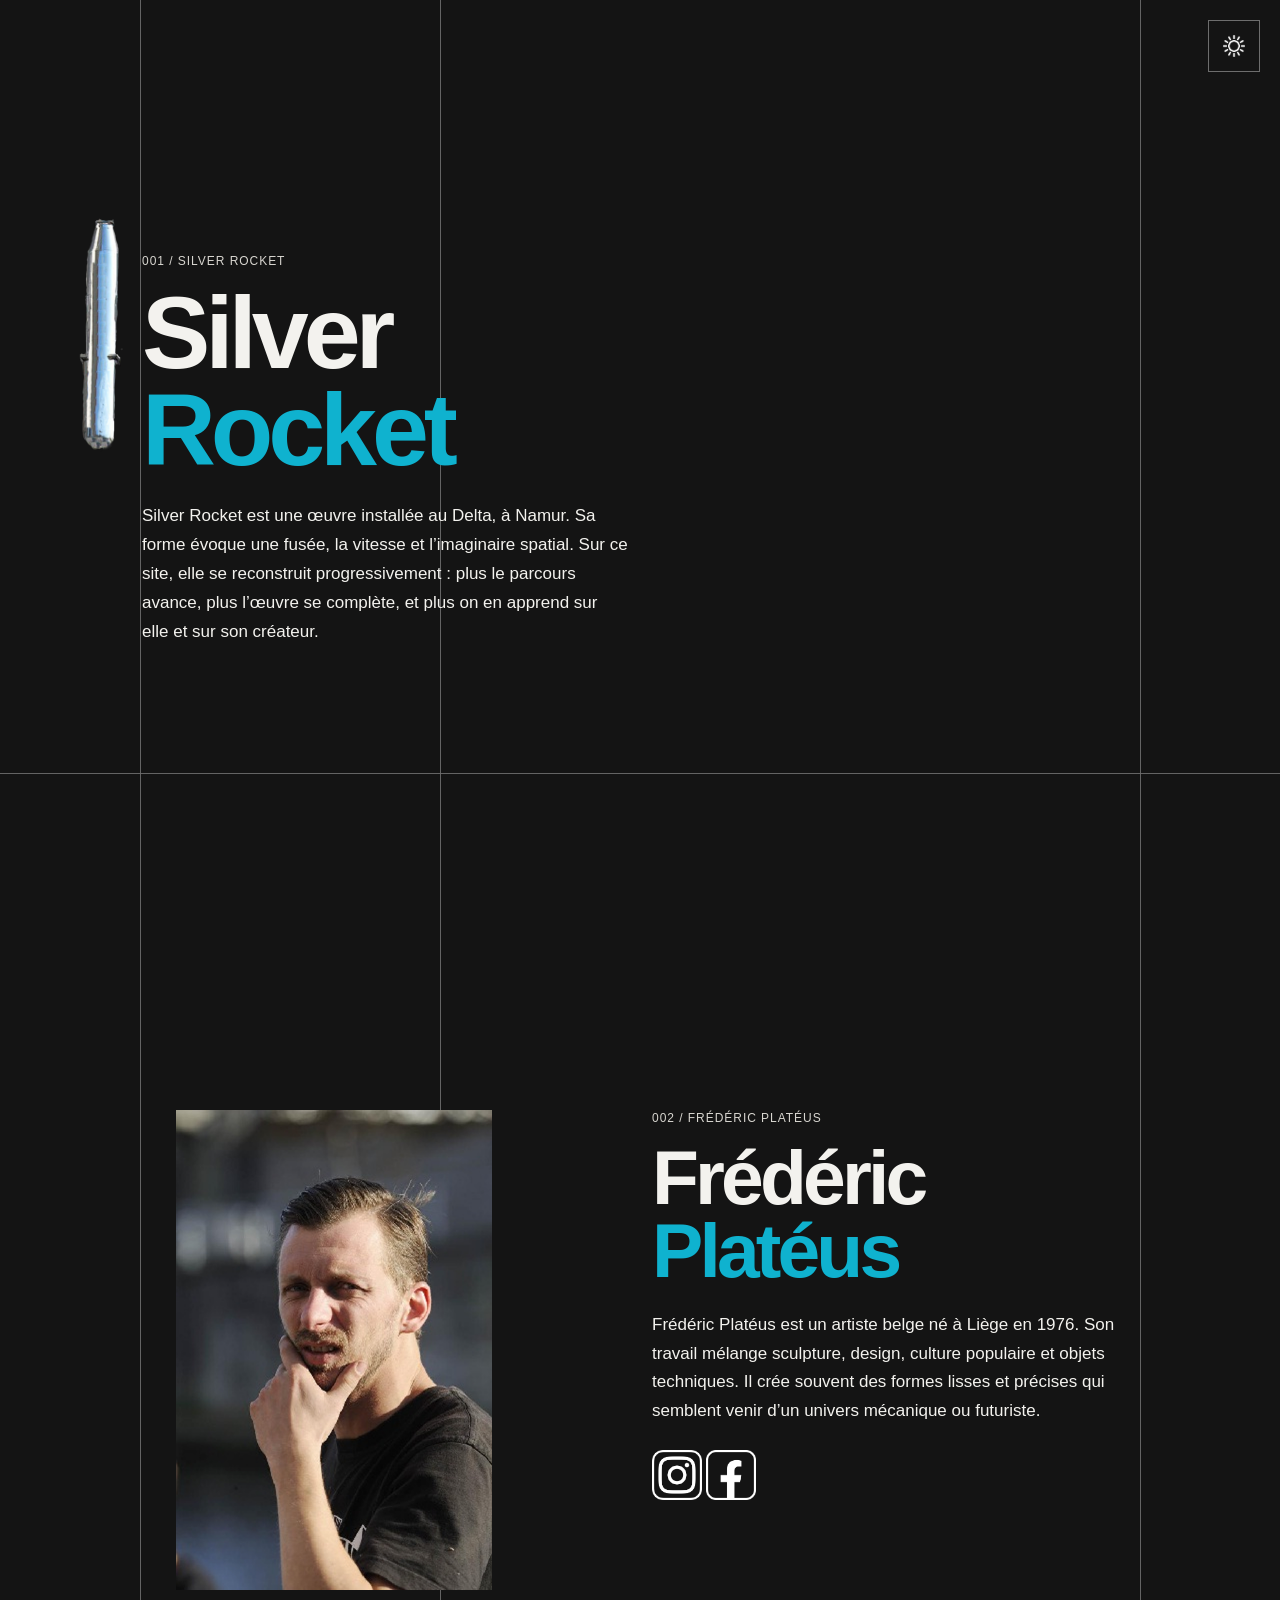
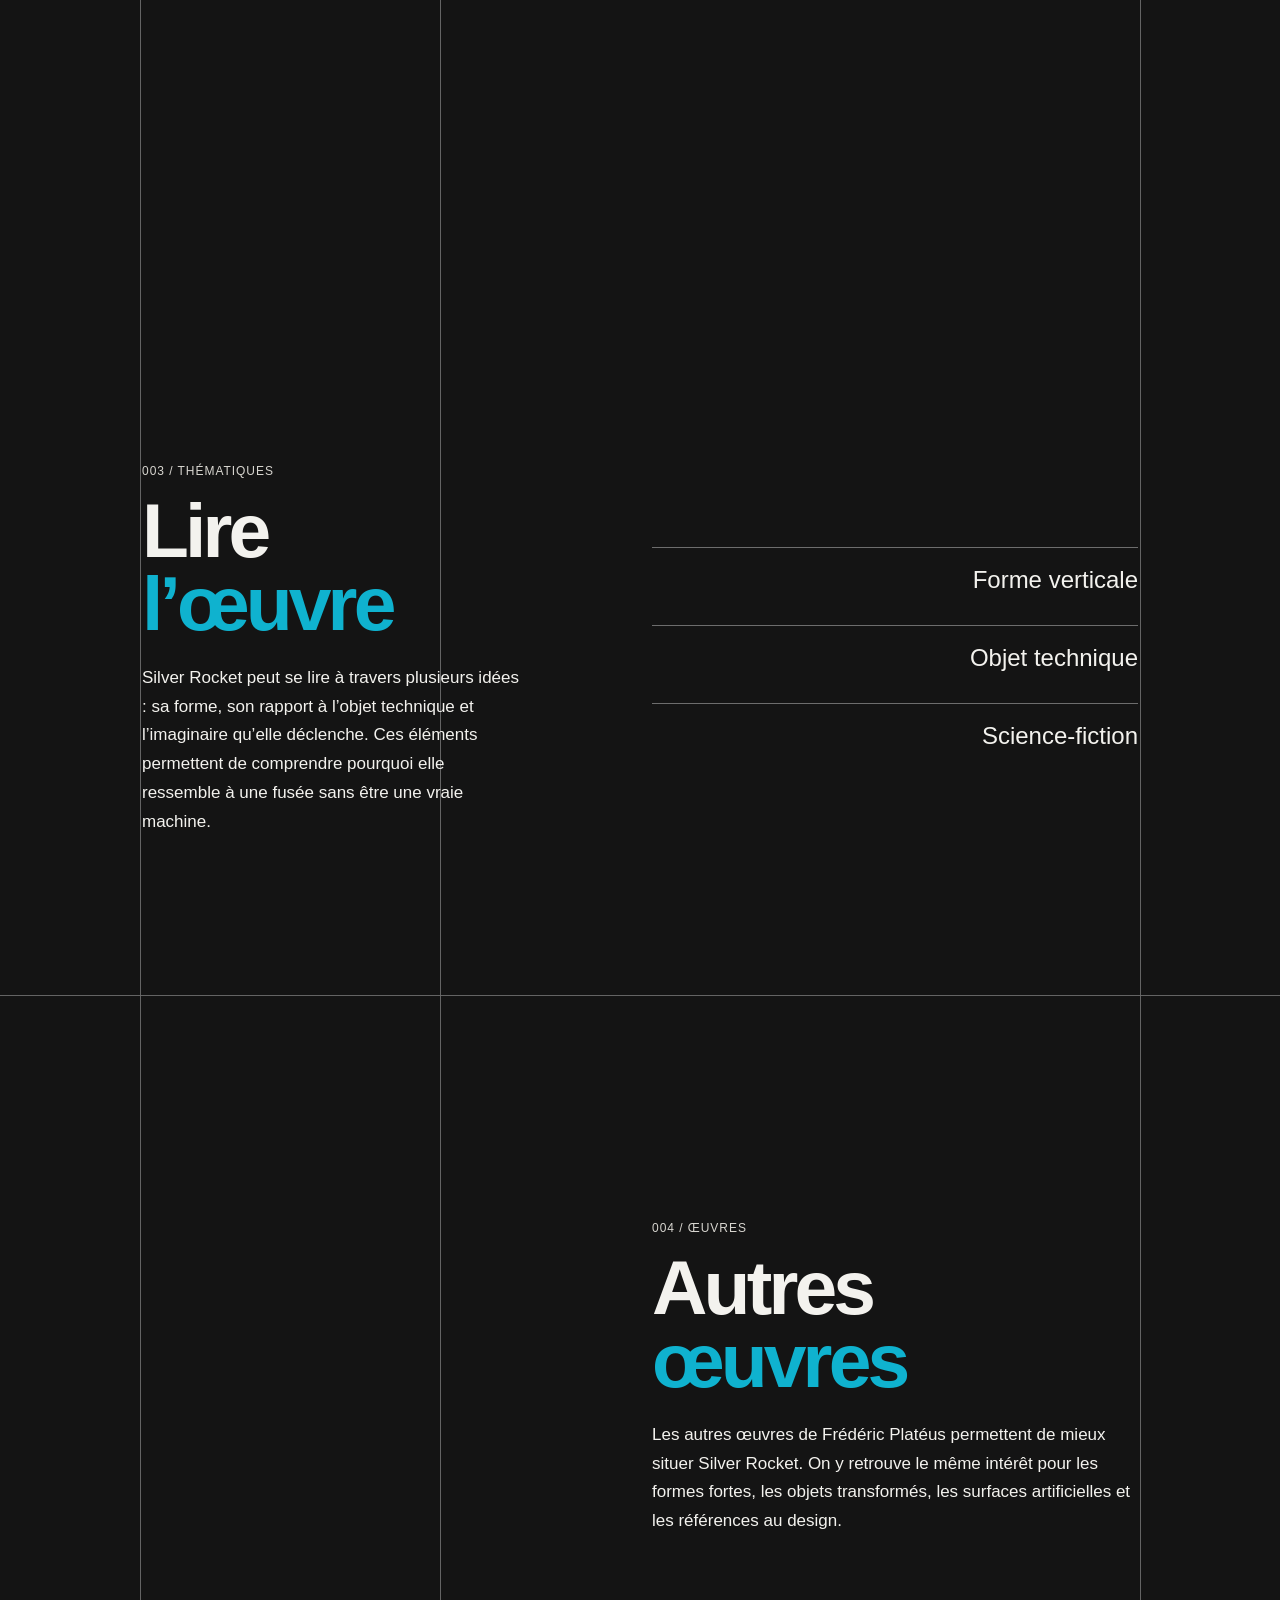
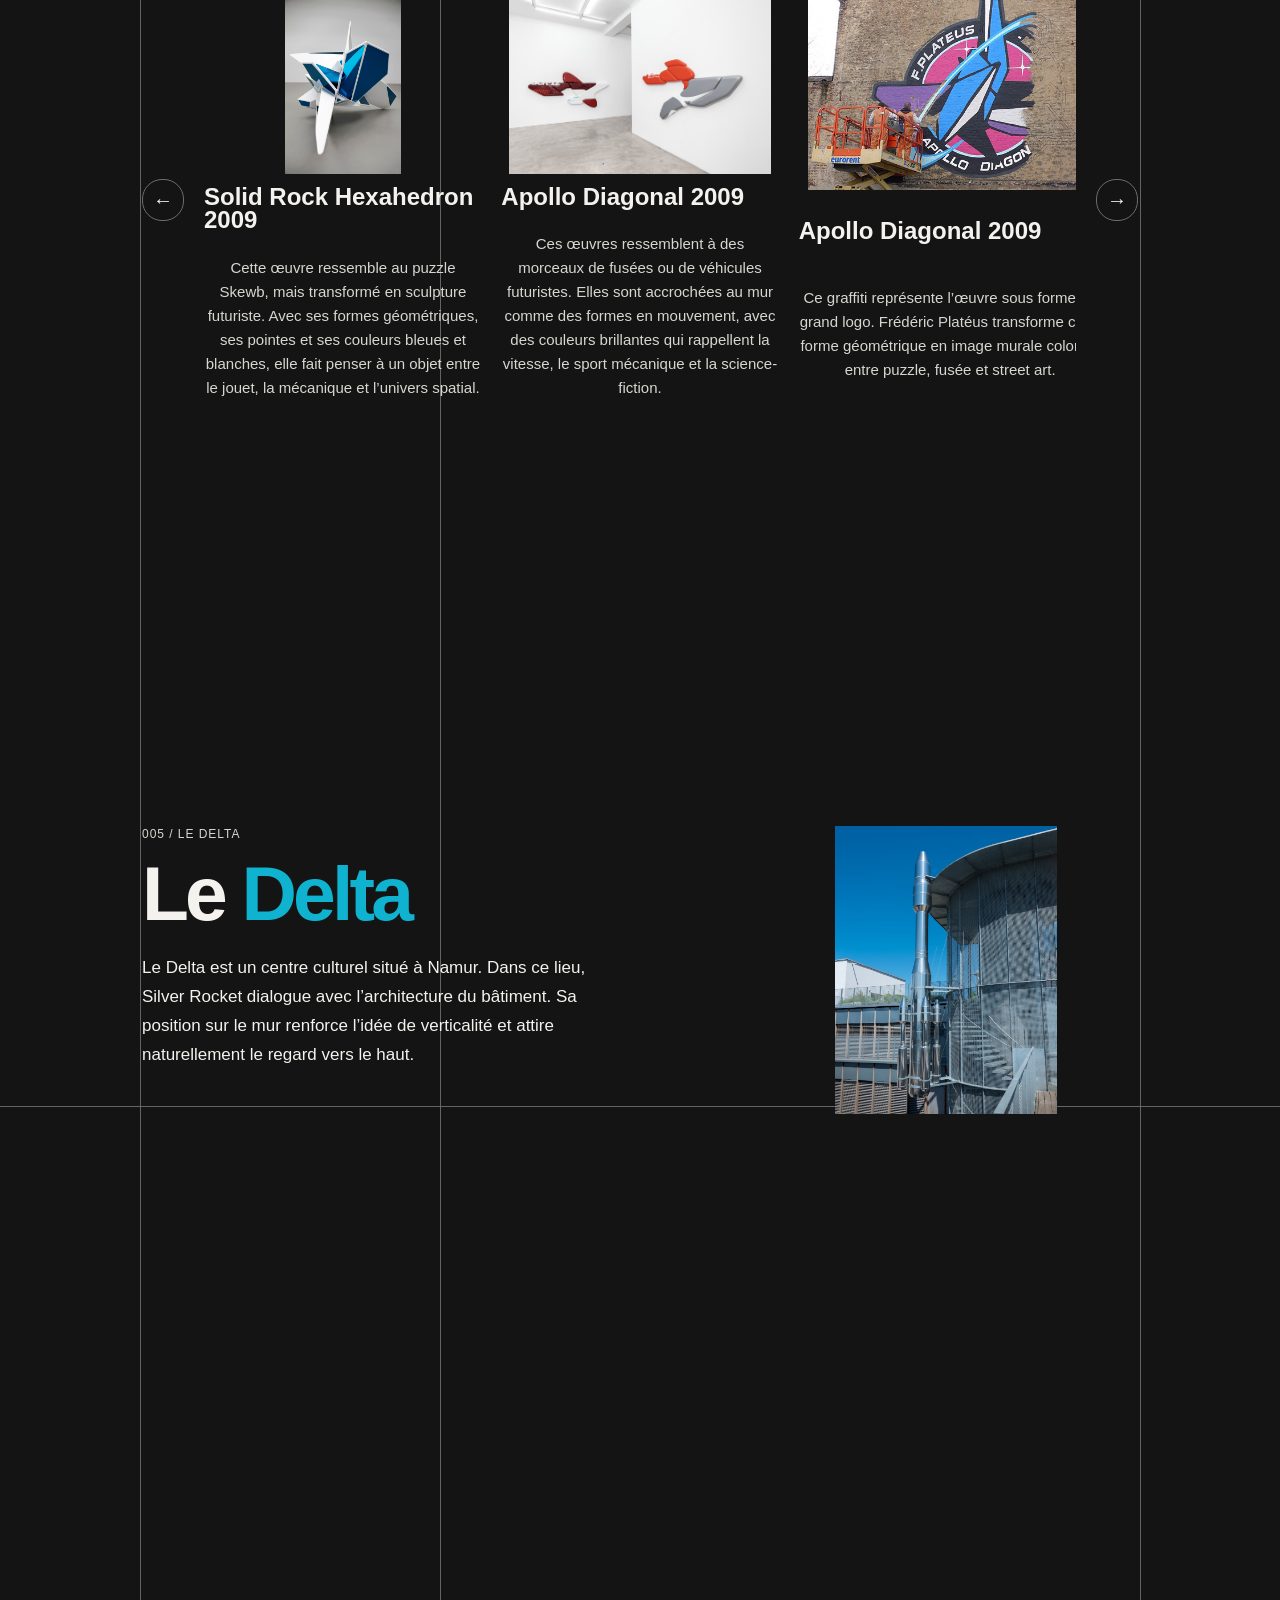
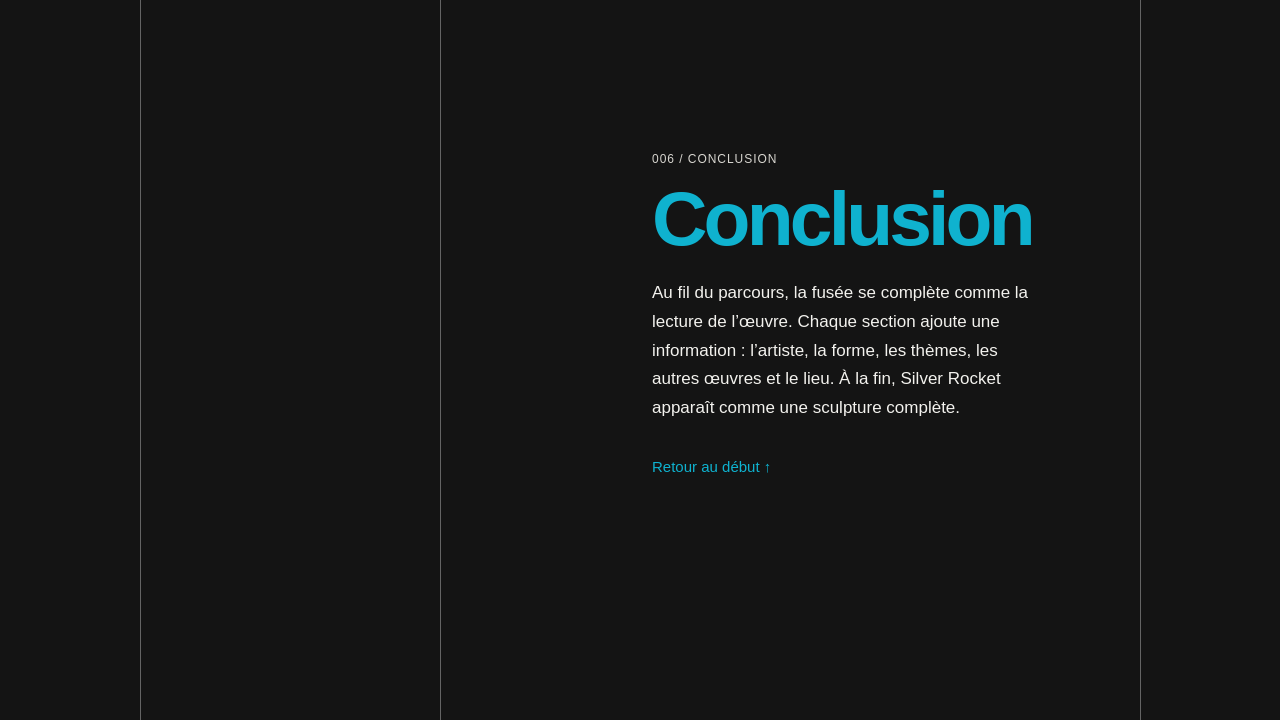
==== index.html @ b4355b02 "Update index.html" ====
<!DOCTYPE html>
<html lang="fr">
<head>
  <meta charset="UTF-8" />
  <meta name="viewport" content="width=device-width, initial-scale=1.0" />
  <title>Silver Rocket</title>
  <link rel="stylesheet" href="style.css" />
</head>
<body>
  <main class="page">

  <div class="theme__switch">
    <button class="bouton__theme" id="bouton__theme">
      <img id="icone__theme" src="images/soleil.png" alt="Changer de thème">
    </button>
  </div>

  <div class="decor__lignes">
    <span class="ligne__verticale ligne__verticale--1"></span>
    <span class="ligne__verticale ligne__verticale--2"></span>
    <span class="ligne__verticale ligne__verticale--3"></span>

    <span class="ligne__horizontale ligne__horizontale--1"></span>
    <span class="ligne__horizontale ligne__horizontale--2"></span>
    <span class="ligne__horizontale ligne__horizontale--3"></span>
  </div>

<div class="fusee__parcours" aria-hidden="true">
  <img class="fusee__image" src="images/fusee/fusee_seul.png" alt="">
  <img class="fusee__piece" src="" alt="">
</div>

    <!-------------------------------------- ecran 1 -------------------------------------------------->
    <section class="ecran ecran__intro" id="ecran__1">
      <div class="grille">
        <div class="contenu__texte contenu__texte__intro">
          <p class="numero__section">001 / Silver Rocket</p>
          <h1>Silver <span>Rocket</span></h1>
          <p class="texte__section">
            Silver Rocket est une œuvre installée au Delta, à Namur. Sa forme évoque une fusée, la vitesse et l’imaginaire spatial. Sur ce site, elle se reconstruit progressivement : plus le parcours avance, plus l’œuvre se complète, et plus on en apprend sur elle et sur son créateur.
          </p>
        </div>
      </div>
    </section>

    <!-------------------------------------- ecran 2 -------------------------------------------------->
    <section class="ecran ecran__plateus" id="ecran__2">
      <div class="grille">
        <div class="contenu__texte contenu__texte__plateus">
          <p class="numero__section">002 / Frédéric Platéus</p>
          <h2>Frédéric <span>Platéus</span></h2>
          <p class="texte__section">
            Frédéric Platéus est un artiste belge né à Liège en 1976. Son travail mélange sculpture, design, culture populaire et objets techniques. Il crée souvent des formes lisses et précises qui semblent venir d’un univers mécanique ou futuriste.
          </p>
        
          <div class="reseaux__artiste">

            <a href="https://www.instagram.com/fred_plateus/">
              <span class="icone__reseau interaction__fusee">
                  <img id="logo__instagram" class="icone__reseau__base" src="images/instaBlanc.png" alt="instaBlanc">
                  <img class="icone__reseau__couleur" src="images/InstaCouleur.png" alt="instaCouleur">
              </span>
            </a>

            <a href="https://www.facebook.com/frederic.plateus/">
              <span class="icone__reseau interaction__fusee">
                <img id="logo__facebook" class="icone__reseau__base" src="images/facebookBlanc.png" alt="facebookBlanc">
                <img class="icone__reseau__couleur" src="images/facebookCouleur.png" alt="facebookCouleur">
              </span>
            </a>

          </div>

        </div>

        <div class="visuel visuel__portrait">
          <img src="images/portrait_plateus.png" alt="Portrait de Frédéric Platéus">
        </div>
      </div>
    </section>

    <!-------------------------------------- ecran 3 -------------------------------------------------->
<section class="ecran ecran__themes" id="ecran__3">
  <div class="grille">
    <div class="contenu__texte contenu__texte__themes">
      <p class="numero__section">003 / Thématiques</p>
      <h2>Lire <span>l’œuvre</span></h2>
        <p class="texte__section">
          Silver Rocket peut se lire à travers plusieurs idées : sa forme, son rapport à l’objet technique et l’imaginaire qu’elle déclenche. Ces éléments permettent de comprendre pourquoi elle ressemble à une fusée sans être une vraie machine.
        </p>
    </div>

    <div class="liste__thematiques">
      <button class="bouton__thematique" data-target="forme"> Forme verticale </button>
      <div id="forme" class="contenu__thematique">
        <p class="texte__section">
          La sculpture est construite autour d’un axe vertical. Cette direction vers le haut donne une impression de départ, d’élévation et de propulsion.
        </p>
      </div>

      <button class="bouton__thematique" data-target="objet"> Objet technique </button>
      <div id="objet" class="contenu__thematique">
        <p class="texte__section">
          L’œuvre reprend l’apparence d’un objet lié à la technologie, mais elle n’a aucune fonction pratique. Elle utilise les codes d’une fusée pour devenir une image plus symbolique qu’utilitaire.
        </p>
      </div>

      <button class="bouton__thematique" data-target="imaginaire"> Science-fiction </button>
      <div id="imaginaire" class="contenu__thematique">
        <p class="texte__section">
            Silver Rocket évoque la conquête spatiale, les récits futuristes et l’envie de dépasser les limites terrestres. Elle fonctionne comme une projection mentale vers un ailleurs possible.
        </p>
      </div>
    </div>
  </div>
</section>

<!-------------------------------------- ecran 4 -------------------------------------------------->
<section class="ecran ecran__travail" id="ecran__4">
  <div class="grille">

    <div class="contenu__texte contenu__texte__travail">
      <p class="numero__section">004 / Œuvres</p>
      <h2>Autres <span>œuvres</span></h2>
      <p class="texte__section">
        Les autres œuvres de Frédéric Platéus permettent de mieux situer Silver Rocket. On y retrouve le même intérêt pour les formes fortes, les objets transformés, les surfaces artificielles et les références au design.
      </p>
    </div>

    <div class="carrousel__oeuvres">
      <button class="bouton__carrousel bouton__carrousel__gauche interaction__fusee">
        ←
      </button>

      <div class="fenetre__oeuvres">
        <div class="piste__oeuvres">

          <div class="carte__oeuvre">
            <div class="visuel visuel__oeuvre">
              <img src="images/oeuvre1.jpg" alt="Solid Rock Hexahedron de Frédéric Platéus">
            </div>
            <h3 class="nom__oeuvre">Solid Rock Hexahedron 2009</h3>
            <p class="texte__oeuvre">
              Cette œuvre ressemble au puzzle Skewb, mais transformé en sculpture futuriste. Avec ses formes géométriques, ses pointes et ses couleurs bleues et blanches, elle fait penser à un objet entre le jouet, la mécanique et l’univers spatial.
            </p>
          </div>

          <div class="carte__oeuvre">
            <div class="visuel visuel__oeuvre">
              <img src="images/oeuvre2.png" alt="Série Apollo Diagonal de Frédéric Platéus">
            </div>
            <h3 class="nom__oeuvre">Apollo Diagonal 2009</h3>
            <p class="texte__oeuvre">
              Ces œuvres ressemblent à des morceaux de fusées ou de véhicules futuristes. Elles sont accrochées au mur comme des formes en mouvement, avec des couleurs brillantes qui rappellent la vitesse, le sport mécanique et la science-fiction.
            </p>
          </div>

          <div class="carte__oeuvre">
            <div class="visuel visuel__oeuvre">
              <img src="images/grafitti.jpg" alt="Apollo Diagonal mural de Frédéric Platéus">
            </div>
            <h3 class="nom__oeuvre">Apollo Diagonal 2009</h3>
            <p class="texte__oeuvre">
              Ce graffiti représente l’œuvre sous forme de grand logo. Frédéric Platéus transforme cette forme géométrique en image murale colorée, entre puzzle, fusée et street art.
            </p>
          </div>

          <div class="carte__oeuvre">
            <div class="visuel visuel__oeuvre">
              <img src="images/oeuvre4.jpg" alt="SOLJET Pro III de Frédéric Platéus">
            </div>
            <h3 class="nom__oeuvre">SOLJET Pro III 2024</h3>
            <p class="texte__oeuvre">
              Cette œuvre reprend les codes du tuning, du sport mécanique et des stickers. En transformant un objet industriel en sculpture, Frédéric Platéus mélange nostalgie, culture populaire et esthétique high-tech.
            </p>
          </div>

          <div class="carte__oeuvre">
            <div class="visuel visuel__oeuvre">
              <img src="images/oeuvre5.jpg" alt="MK5-125 de Frédéric Platéus">
            </div>
            <h3 class="nom__oeuvre">MK5-125 2021</h3>
            <p class="texte__oeuvre">
              Une forme colorée qui semble fondre, entre objet industriel, matière plastique et esthétique pop.
            </p>
          </div>

        </div>
      </div>

      <button class="bouton__carrousel bouton__carrousel__droite interaction__fusee">
        →
      </button>
    </div>

  </div>
</section>

    <!-------------------------------------- ecran 5 -------------------------------------------------->
    <section class="ecran ecran__delta" id="ecran__5">
      <div class="grille">
        <div class="contenu__texte contenu__texte__delta">
          <p class="numero__section">005 / Le Delta</p>
          <h2>Le <span>Delta</span></h2>
          <p class="texte__section">
            Le Delta est un centre culturel situé à Namur. Dans ce lieu, Silver Rocket dialogue avec l’architecture du bâtiment. Sa position sur le mur renforce l’idée de verticalité et attire naturellement le regard vers le haut.
          </p>
        </div>

        <div class="visuel visuel__delta">
          <img src="images/fusée__delta.jpg" alt="Silver Rocket installée au Delta à Namur">
        </div>
      </div>
    </section>

    <!-------------------------------------- ecran 6 -------------------------------------------------->
    <section class="ecran ecran__fin" id="ecran__6">
      <div class="grille">
        <div class="contenu__texte contenu__texte__fin">
          <p class="numero__section">006 / Conclusion</p>
          <h2><span>Conclusion</span></h2>
          <p class="texte__section">
              Au fil du parcours, la fusée se complète comme la lecture de l’œuvre. Chaque section ajoute une information : l’artiste, la forme, les thèmes, les autres œuvres et le lieu. À la fin, Silver Rocket apparaît comme une sculpture complète.
          </p>

          <a href="#ecran__1" class="bouton__retour">Retour au début ↑</a>
        </div>
      </div>
    </section>

  </main>

<script src="https://cdn.jsdelivr.net/npm/gsap@3/dist/gsap.min.js"></script>
<script src="https://cdn.jsdelivr.net/npm/gsap@3/dist/ScrollTrigger.min.js"></script>
<script src="script.js"></script>

</body>
</html>
---- style.css ----
/* ---------------- variables ---------------- */

:root {
  --couleur-fond: #141414;
  --couleur-texte: #F3F2EE;
  --couleur-touche: #0FB2CF;
  --couleur-gris-clair: #6D6D6D;
  --couleur-gris-fonce: #D8D6D0;

  --font-principale: "Futura", Arial, Helvetica, sans-serif;
}

body.theme__clair {
  --couleur-fond: #F3F2EE;
  --couleur-texte: #141414;
  --couleur-touche: #0FB2CF;
  --couleur-gris-clair: #D8D6D0;
  --couleur-gris-fonce: #6D6D6D;
}

/* ---------------- base ---------------- */

* {
  margin: 0;
  padding: 0;
  box-sizing: border-box;
}

html {
  scroll-behavior: smooth;
  overflow-x: hidden;
}

body {
  background-color: var(--couleur-fond);
  color: var(--couleur-texte);
  font-family: var(--font-principale);
  line-height: 1.6;
  overflow-x: hidden;
  position: relative;
}

/* ---------------- bouton theme ---------------- */

.theme__switch {
  position: fixed;
  top: 20px;
  right: 20px;
  z-index: 20;
}

.bouton__theme {
  width: 52px;
  height: 52px;
  padding: 0;
  border: 1px solid var(--couleur-gris-clair);
  background-color: var(--couleur-fond);
  display: flex;
  align-items: center;
  justify-content: center;
  cursor: pointer;
  transition: transform 0.25s ease, background-color 0.25s ease, border-color 0.25s ease;
}

.bouton__theme:hover {
  transform: scale(1.05);
}

.bouton__theme img {
  display: block;
  width: 22px;
  height: 22px;
  object-fit: contain;
}

/* ---------------- structure générale ---------------- */

.page {
  position: relative;
  z-index: 1;
  width: min(1400px, calc(100% - 80px));
  margin: 0 auto;
}

.ecran {
  width: 100%;
  min-height: 100vh;
  padding: 120px 0;
  display: flex;
  align-items: center;
}

.grille {
  width: 100%;
  display: grid;
  grid-template-columns: repeat(12, minmax(0, 1fr));
  gap: 24px;
  align-items: start;
  position: relative;
  z-index: 1;
}

.contenu__texte {
  width: 100%;
  max-width: none;
}

/* ---------------- typographie ---------------- */

.numero__section {
  margin-bottom: 14px;
  color: var(--couleur-gris-fonce);
  font-size: 12px;
  line-height: 1.4;
  letter-spacing: 0.08em;
  text-transform: uppercase;
}

h1,
h2,
h3 {
  margin: 0;
  font-weight: bold;
  line-height: 0.95;
}

h1 {
  margin-bottom: 24px;
  font-size: clamp(64px, 8vw, 112px);
  letter-spacing: -0.05em;
}

h2 {
  margin-bottom: 24px;
  font-size: clamp(48px, 6vw, 80px);
  letter-spacing: -0.05em;
}

h3 {
  margin-bottom: 12px;
  font-size: 24px;
}

span {
  color: var(--couleur-touche);
}

.texte__section {
  max-width: 680px;
  color: var(--couleur-texte);
  font-size: 17px;
  line-height: 1.7;
}

.texte__oeuvre {
  color: var(--couleur-gris-fonce);
  font-size: 15px;
  line-height: 1.6;
  text-align: center;
}

/* ---------------- boutons / liens ---------------- */

.bouton__retour {
  display: inline-block;
  margin-top: 32px;
  color: var(--couleur-touche);
  font-size: 15px;
  text-decoration: none;
}

.bouton__retour:hover {
  text-decoration: underline;
}

/* ---------------- visuels ---------------- */

.visuel img {
  display: block;
  width: 100%;
  height: 100%;
  object-fit: contain;
}

/* ---------------- fusée ---------------- */

.fusee__parcours {
  position: absolute;
  top: 0;
  left: 0;
  width: 120px;
  pointer-events: none;
  z-index: 10;
}

.fusee__image,
.fusee__piece {
  display: block;
  width: 100%;
  height: auto;
  object-fit: contain;
}

.fusee__image {
  position: relative;
  z-index: 1;
}

.fusee__piece {
  position: absolute;
  top: 0;
  left: 0;
  z-index: 2;
  opacity: 0;
}

/* ---------------- lignes de fond ---------------- */

.decor__lignes {
  position: absolute;
  inset: 0;
  pointer-events: none;
  z-index: -1;
}

.ligne__verticale,
.ligne__horizontale {
  position: absolute;
  background-color: var(--couleur-gris-clair);
  opacity: 0.9;
}

.ligne__verticale {
  top: 0;
  bottom: 0;
  width: 1px;
}

.ligne__horizontale {
  left: -500px;
  right: -500px;
  height: 1px;
}

.ligne__verticale--1 {
  left: calc((100% / 12) * 1);
}

.ligne__verticale--2 {
  left: calc((100% / 12) * 4);
}

.ligne__verticale--3 {
  left: calc((100% / 12) * 11);
}

.ligne__horizontale--1 {
  top: 14%;
}

.ligne__horizontale--2 {
  top: 47%;
}

.ligne__horizontale--3 {
  top: 78%;
}

/* ---------------- écran 1 ---------------- */

.ecran__intro .contenu__texte {
  grid-column: 2 / 7;
}

/* ---------------- écran 2 ---------------- */

.ecran__plateus .contenu__texte {
  grid-column: 7 / 12;
}

.visuel__portrait {
  grid-column: 2 / 6;
  grid-row: 1;
  aspect-ratio: 4 / 5;
}

.reseaux__artiste {
  margin-top: 24px;
}

.reseaux__artiste a {
  display: inline-flex;
  text-decoration: none;
}

.icone__reseau {
  position: relative;
  display: block;
  width: 50px;
  height: 50px;
  transition: transform 0.25s ease;
}

.icone__reseau img {
  position: absolute;
  inset: 0;
  display: block;
  width: 100%;
  height: 100%;
  object-fit: contain;
}

.icone__reseau__base {
  opacity: 1;
  transition: opacity 0.25s ease;
}

.icone__reseau__couleur {
  opacity: 0;
  transition: opacity 0.25s ease;
}

.reseaux__artiste a:hover .icone__reseau {
  transform: scale(1.12);
}

.reseaux__artiste a:hover .icone__reseau__base {
  opacity: 0;
}

.reseaux__artiste a:hover .icone__reseau__couleur {
  opacity: 1;
}

/* ---------------- écran 3 ---------------- */

.ecran__themes .contenu__texte {
  grid-column: 2 / 6;
}

.liste__thematiques {
  grid-column: 7 / 12;
  display: grid;
  gap: 12px;
  padding-top: 84px;
}

.bouton__thematique {
  width: 100%;
  padding: 18px 0;
  border: none;
  border-top: 1px solid var(--couleur-gris-clair);
  background: transparent;
  color: var(--couleur-texte);
  font-family: var(--font-principale);
  font-size: 24px;
  line-height: 1.2;
  text-align: right;
  cursor: pointer;
  transition: color 0.25s ease;
}

.bouton__thematique:hover {
  color: var(--couleur-touche);
}

.contenu__thematique {
  display: none;
  padding: 0 0 12px 0;
}

.contenu__thematique.actif {
  display: block;
}

.contenu__thematique .texte__section {
  max-width: 100%;
  font-size: 16px;
  text-align: right;
}

/* ---------------- écran 4 ---------------- */

.ecran__travail .contenu__texte {
  grid-column: 7 / 12;
  margin-bottom: 40px;
}

.carrousel__oeuvres {
  grid-column: 2 / 12;
  display: grid;
  grid-template-columns: auto 1fr auto;
  align-items: center;
  gap: 20px;
}

.fenetre__oeuvres {
  width: 100%;
  overflow-x: auto;
  overflow-y: hidden;
  scroll-behavior: smooth;
}

.fenetre__oeuvres::-webkit-scrollbar {
  display: none;
}

.piste__oeuvres {
  display: flex;
  gap: 20px;
}

.carte__oeuvre {
  flex: 0 0 calc((100% - 40px) / 3);
  display: grid;
  gap: 12px;
}

.visuel__oeuvre {
  aspect-ratio: 16 / 10;
}

.bouton__carrousel {
  width: 42px;
  height: 42px;
  border: 1px solid var(--couleur-gris-clair);
  border-radius: 20px;
  background-color: transparent;
  color: var(--couleur-texte);
  font-family: var(--font-principale);
  font-size: 20px;
  cursor: pointer;
  transition: background-color 0.25s ease, color 0.25s ease, transform 0.25s ease;
}

.bouton__carrousel:hover {
  background-color: var(--couleur-touche);
  color: var(--couleur-fond);
  transform: scale(1.05);
}

/* ---------------- écran 5 ---------------- */

.ecran__delta .contenu__texte {
  grid-column: 2 / 7;
}

.visuel__delta {
  grid-column: 8 / 12;
  aspect-ratio: 4 / 3;
}

/* ---------------- écran 6 ---------------- */

.ecran__fin .contenu__texte {
  grid-column: 7 / 11;
  padding-top: 10vh;
}

/* ---------------- responsive ---------------- */

@media (max-width: 900px) {

  /* ---------------- structure générale ---------------- */

  .page {
    width: min(100%, calc(100% - 40px));
  }

  .ecran {
    min-height: auto;
    padding: 80px 0;
    display: block;
  }

  .grille {
    display: block;
  }

  .contenu__texte,
  .ecran__intro .contenu__texte,
  .ecran__plateus .contenu__texte,
  .ecran__themes .contenu__texte,
  .ecran__travail .contenu__texte,
  .ecran__delta .contenu__texte,
  .ecran__fin .contenu__texte {
    width: 100%;
    max-width: 100%;
    margin: 0;
    padding-top: 0;
  }

  .fusee__parcours {
    display: none;
  }

  .visuel__portrait,
  .visuel__delta {
    margin-top: 36px;
  }

  /* ---------------- bouton theme ---------------- */

  .theme__switch {
    top: 16px;
    right: 16px;
  }

  .bouton__theme {
    width: 44px;
    height: 44px;
  }

  .bouton__theme img {
    width: 18px;
    height: 18px;
  }

  /* ---------------- écran 2 ---------------- */

  .reseaux__artiste {
    margin-top: 24px;
  }

  .visuel__portrait {
  width: 70%;
  max-width: 260px;
  margin: 36px auto 0 auto;
}

  /* ---------------- écran 3 ---------------- */

  .liste__thematiques {
    display: grid;
    gap: 12px;
    margin-top: 40px;
    padding-top: 0;
  }

  .bouton__thematique {
    text-align: left;
    font-size: 22px;
  }

  .contenu__thematique .texte__section {
    text-align: left;
  }

  /* ---------------- écran 4 ---------------- */

 .carrousel__oeuvres {
  margin-top: 40px;
  grid-template-columns: 38px 1fr 38px;
  align-items: center;
  gap: 12px;
}

.fenetre__oeuvres {
  order: initial;
}

.bouton__carrousel__gauche,
.bouton__carrousel__droite {
  order: initial;
}

.piste__oeuvres {
  gap: 16px;
}

.carte__oeuvre {
  flex: 0 0 100%;
}

.bouton__carrousel {
  width: 38px;
  height: 38px;
}

  /* ---------------- écran 5 ---------------- */

.visuel__delta {
  width: 80%;
  max-width: 300px;
  margin: 36px auto 0 auto;
}

  /* ---------------- typographie ---------------- */

  h1 {
    font-size: clamp(52px, 12vw, 72px);
  }

  h2 {
    font-size: clamp(40px, 10vw, 56px);
  }

  h3 {
    font-size: 22px;
  }

  .texte__section {
    font-size: 16px;
  }
}
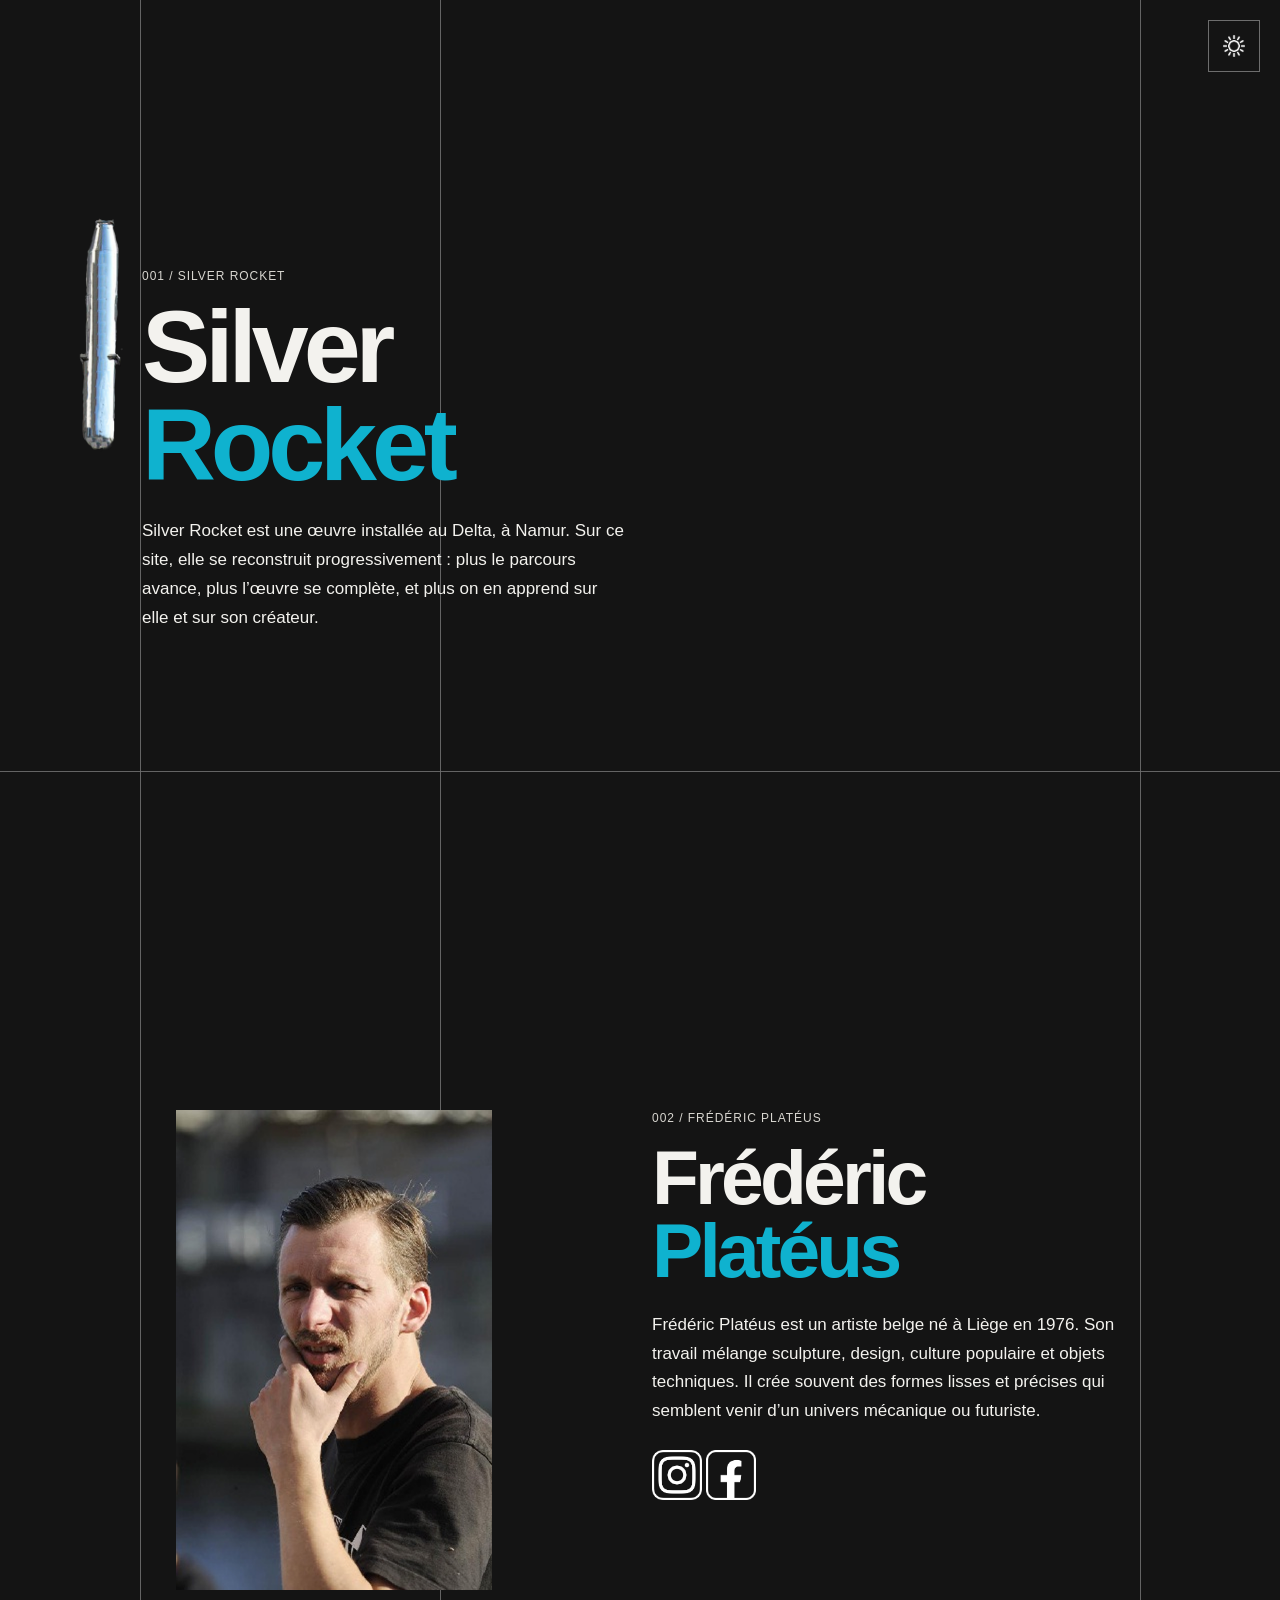
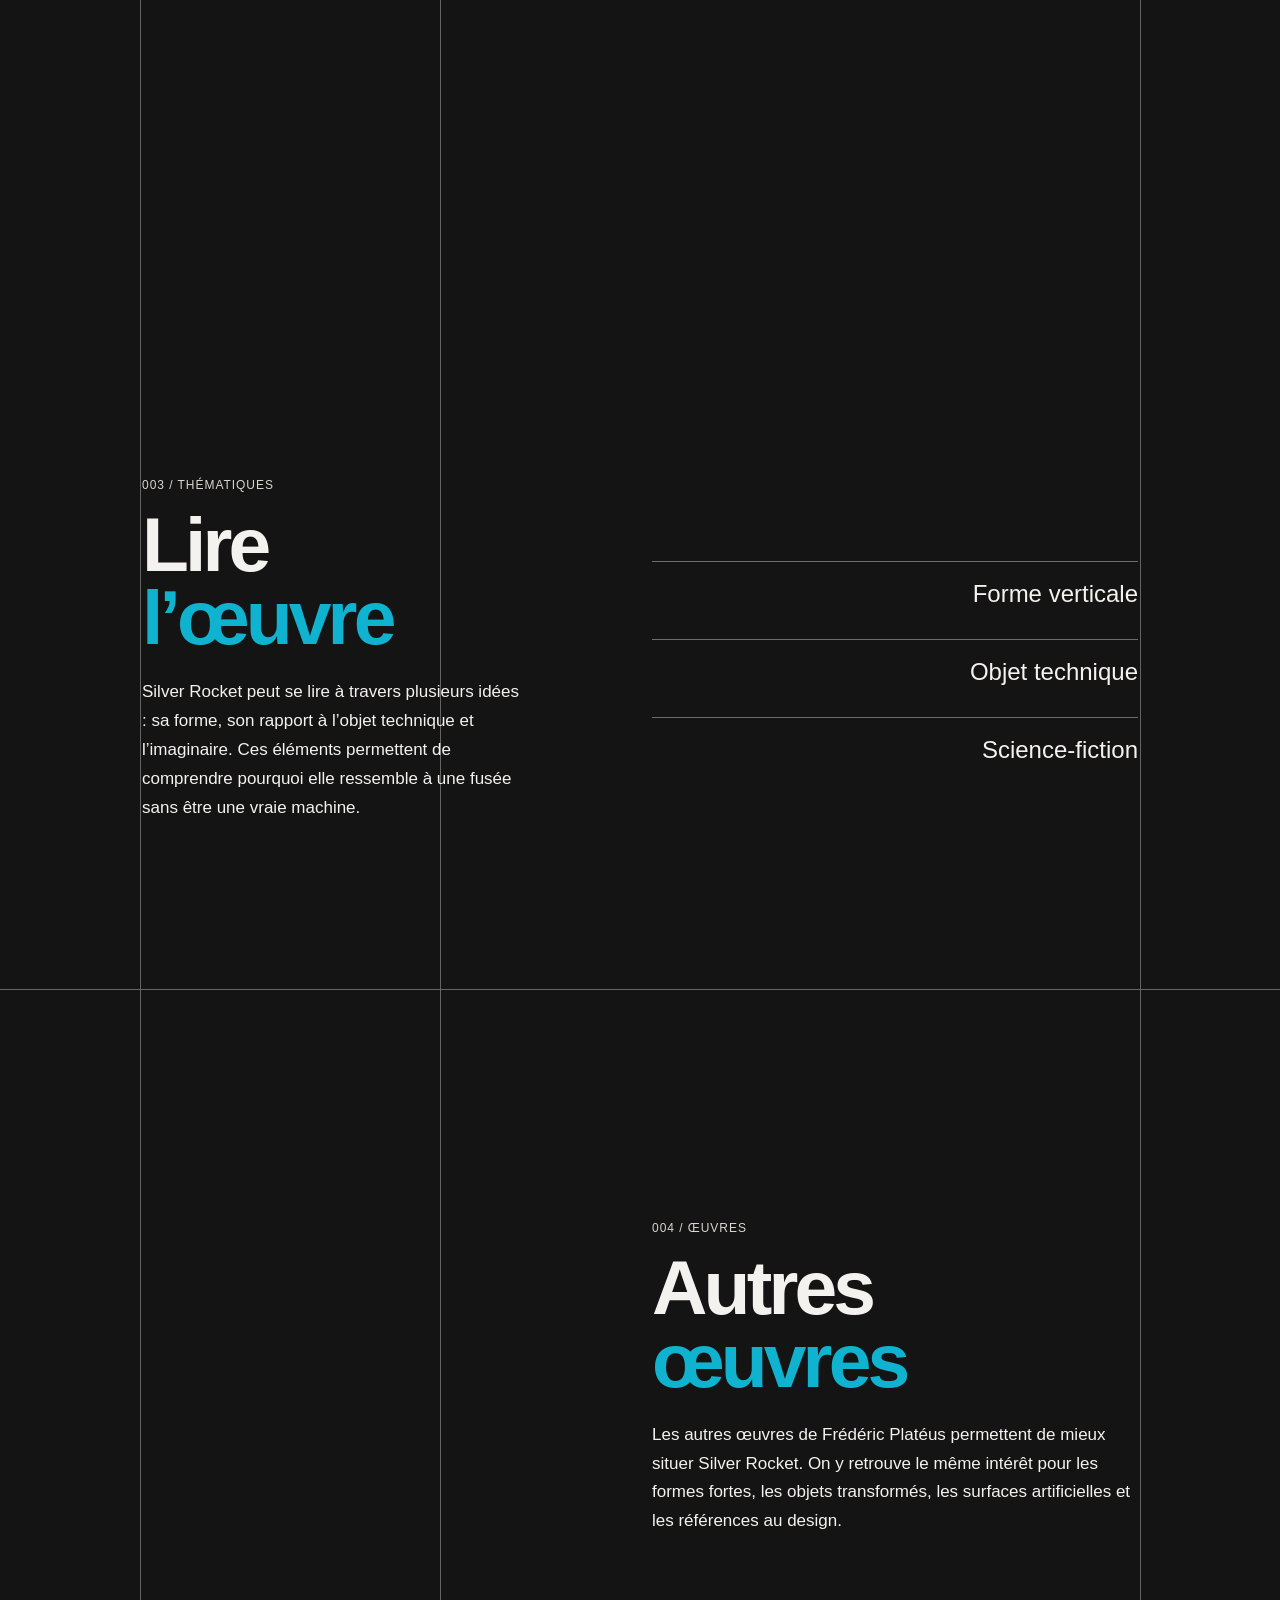
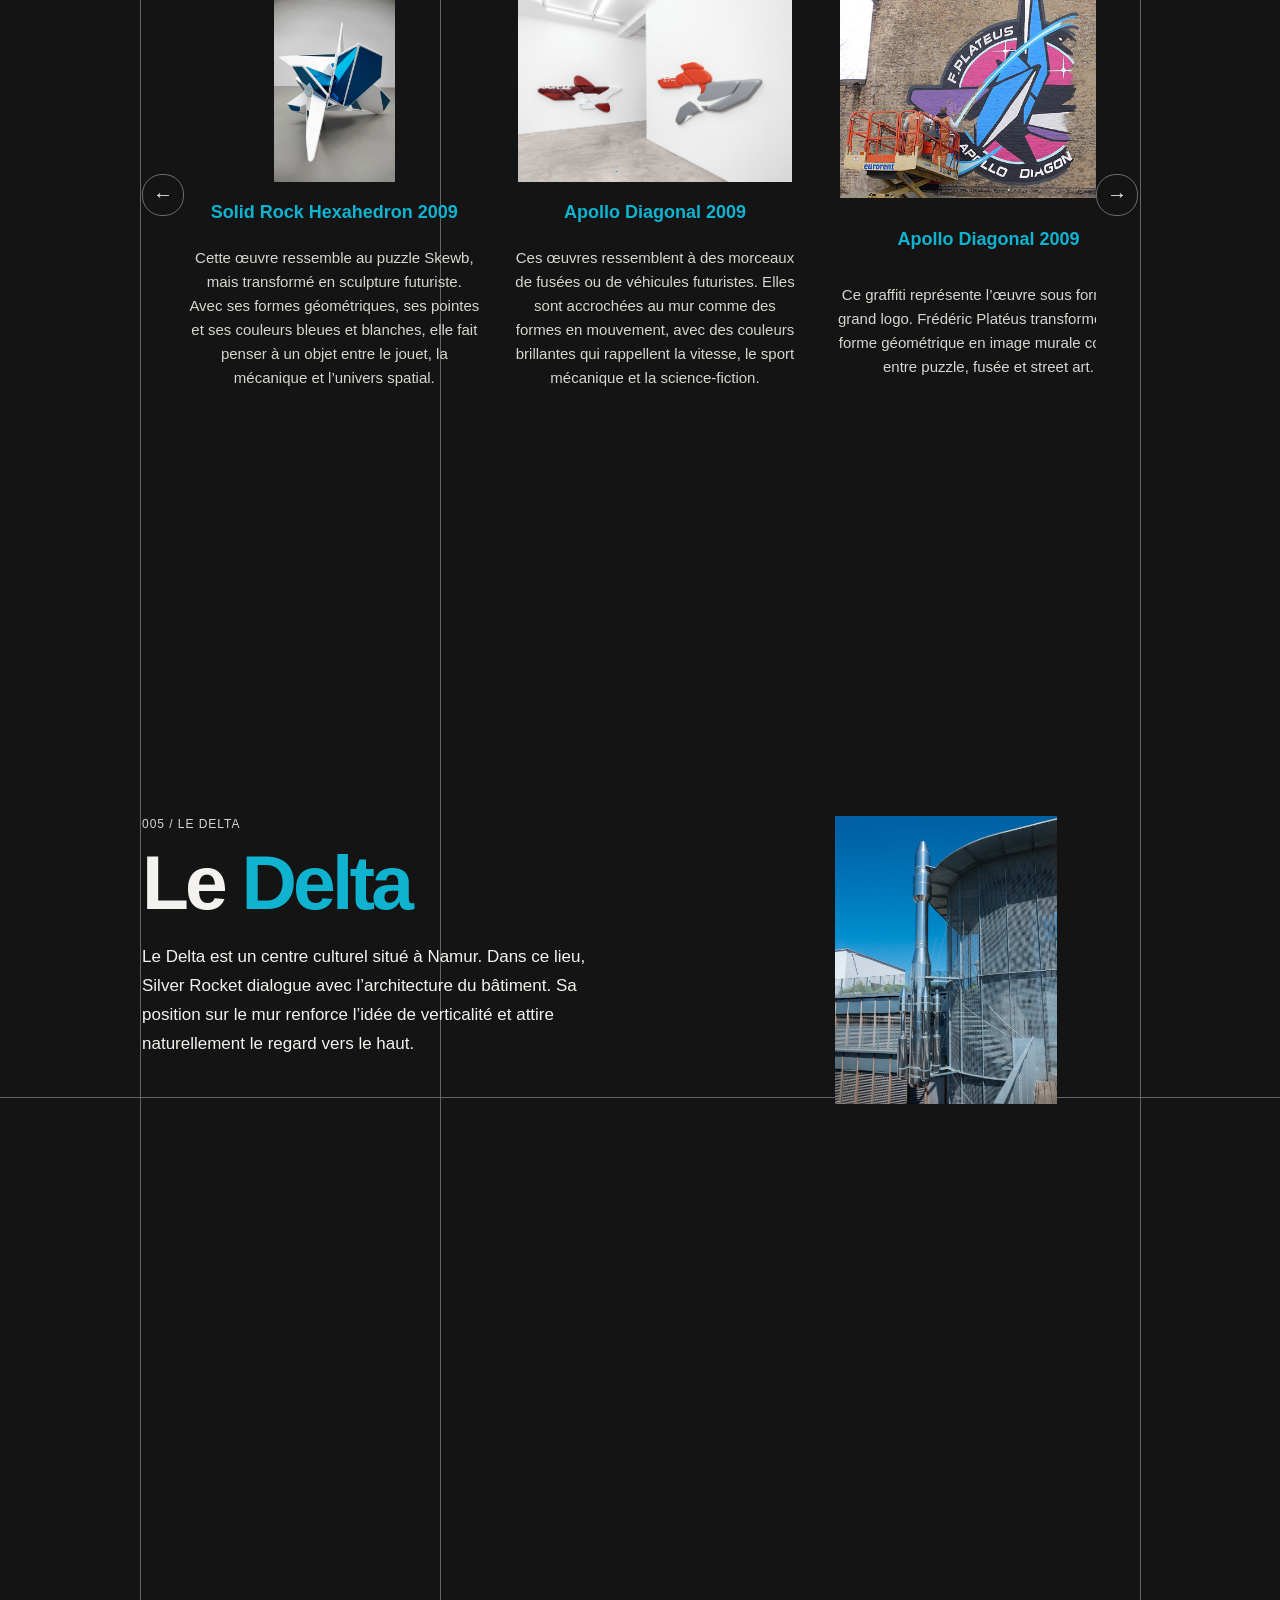
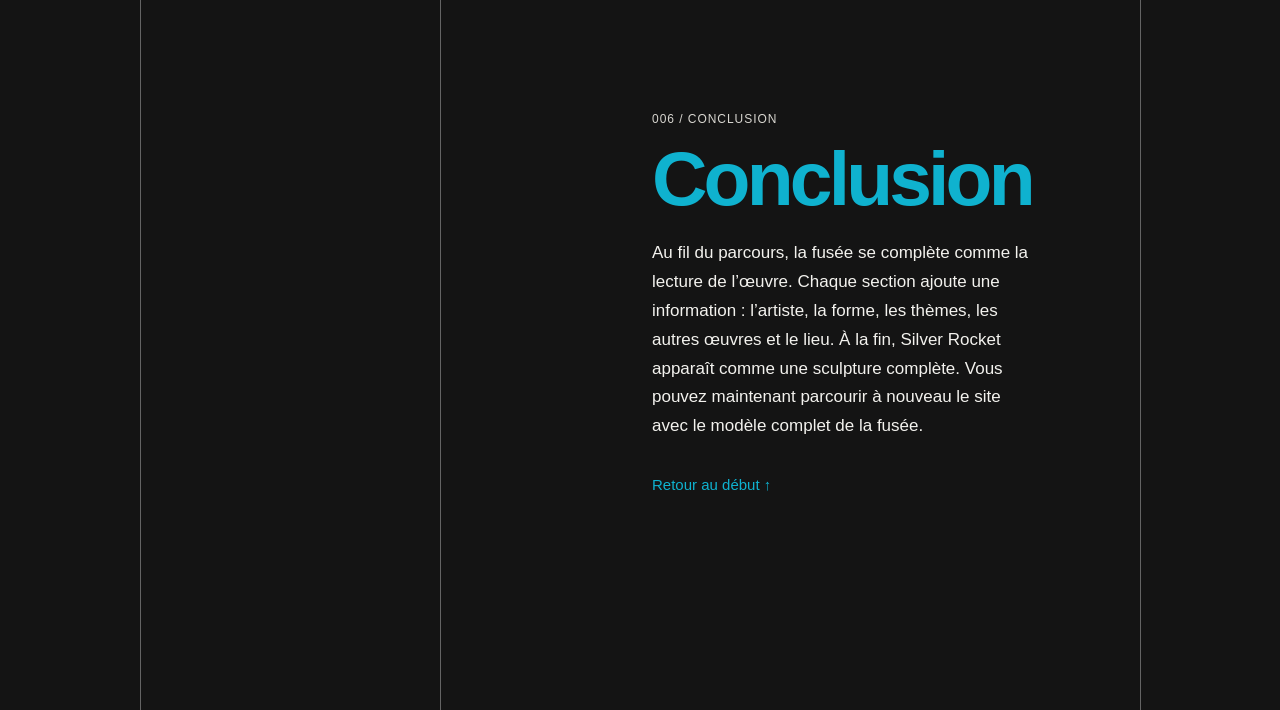
==== commit 58040930: "Update index.html" ====
--- a/index.html
+++ b/index.html
@@ -37,7 +37,7 @@
           <p class="numero__section">001 / Silver Rocket</p>
           <h1>Silver <span>Rocket</span></h1>
           <p class="texte__section">
-            Silver Rocket est une œuvre installée au Delta, à Namur. Sa forme évoque une fusée, la vitesse et l’imaginaire spatial. Sur ce site, elle se reconstruit progressivement : plus le parcours avance, plus l’œuvre se complète, et plus on en apprend sur elle et sur son créateur.
+            Silver Rocket est une œuvre installée au Delta, à Namur. Sur ce site, elle se reconstruit progressivement : plus le parcours avance, plus l’œuvre se complète, et plus on en apprend sur elle et sur son créateur.
           </p>
         </div>
       </div>
@@ -86,7 +86,7 @@
       <p class="numero__section">003 / Thématiques</p>
       <h2>Lire <span>l’œuvre</span></h2>
         <p class="texte__section">
-          Silver Rocket peut se lire à travers plusieurs idées : sa forme, son rapport à l’objet technique et l’imaginaire qu’elle déclenche. Ces éléments permettent de comprendre pourquoi elle ressemble à une fusée sans être une vraie machine.
+          Silver Rocket peut se lire à travers plusieurs idées : sa forme, son rapport à l’objet technique et l’imaginaire. Ces éléments permettent de comprendre pourquoi elle ressemble à une fusée sans être une vraie machine.
         </p>
     </div>
 
@@ -108,7 +108,7 @@
       <button class="bouton__thematique" data-target="imaginaire"> Science-fiction </button>
       <div id="imaginaire" class="contenu__thematique">
         <p class="texte__section">
-            Silver Rocket évoque la conquête spatiale, les récits futuristes et l’envie de dépasser les limites terrestres. Elle fonctionne comme une projection mentale vers un ailleurs possible.
+            Silver Rocket évoque la conquête spatiale, les récits futuristes et l’envie de dépasser les limites terrestres. Elle fonctionne comme une projection imaginaire vers un autre monde.
         </p>
       </div>
     </div>
@@ -220,7 +220,7 @@
           <p class="numero__section">006 / Conclusion</p>
           <h2><span>Conclusion</span></h2>
           <p class="texte__section">
-              Au fil du parcours, la fusée se complète comme la lecture de l’œuvre. Chaque section ajoute une information : l’artiste, la forme, les thèmes, les autres œuvres et le lieu. À la fin, Silver Rocket apparaît comme une sculpture complète.
+              Au fil du parcours, la fusée se complète comme la lecture de l’œuvre. Chaque section ajoute une information : l’artiste, la forme, les thèmes, les autres œuvres et le lieu. À la fin, Silver Rocket apparaît comme une sculpture complète. Vous pouvez maintenant parcourir à nouveau le site avec le modèle complet de la fusée.
           </p>
 
           <a href="#ecran__1" class="bouton__retour">Retour au début ↑</a>
--- a/style.css
+++ b/style.css
@@ -190,7 +190,7 @@
   left: 0;
   width: 120px;
   pointer-events: none;
-  z-index: 10;
+  z-index: -5;
 }
 
 .fusee__image,
@@ -203,7 +203,7 @@
 
 .fusee__image {
   position: relative;
-  z-index: 1;
+  z-index: 0;
 }
 
 .fusee__piece {
@@ -391,7 +391,6 @@
   display: grid;
   grid-template-columns: auto 1fr auto;
   align-items: center;
-  gap: 20px;
 }
 
 .fenetre__oeuvres {
@@ -413,11 +412,28 @@
 .carte__oeuvre {
   flex: 0 0 calc((100% - 40px) / 3);
   display: grid;
-  gap: 12px;
+  gap: 10px;
+  margin-left: 5px;
+  margin-right: 5px;
 }
 
 .visuel__oeuvre {
   aspect-ratio: 16 / 10;
+}
+
+.nom__oeuvre {
+  margin-top: 10px;
+  color: var(--couleur-touche);
+  font-size: 18px;
+  line-height: 1.2;
+  text-align: center;
+}
+
+.texte__oeuvre {
+  color: var(--couleur-gris-fonce);
+  font-size: 15px;
+  line-height: 1.6;
+  text-align: center;
 }
 
 .bouton__carrousel {
@@ -548,42 +564,41 @@
 
   /* ---------------- écran 4 ---------------- */
 
- .carrousel__oeuvres {
-  margin-top: 40px;
-  grid-template-columns: 38px 1fr 38px;
-  align-items: center;
-  gap: 12px;
-}
-
-.fenetre__oeuvres {
-  order: initial;
-}
-
-.bouton__carrousel__gauche,
-.bouton__carrousel__droite {
-  order: initial;
-}
-
-.piste__oeuvres {
-  gap: 16px;
-}
-
-.carte__oeuvre {
-  flex: 0 0 100%;
-}
-
-.bouton__carrousel {
-  width: 38px;
-  height: 38px;
-}
+  .carrousel__oeuvres {
+    margin-top: 40px;
+    grid-template-columns: 38px 1fr 38px;
+    align-items: center;
+    gap: 12px;
+  }
+
+  .piste__oeuvres {
+    gap: 16px;
+  }
+
+  .carte__oeuvre {
+    flex: 0 0 100%;
+  }
+
+  .nom__oeuvre {
+    font-size: 17px;
+  }
+
+  .texte__oeuvre {
+    font-size: 14px;
+  }
+
+  .bouton__carrousel {
+    width: 38px;
+    height: 38px;
+  }
 
   /* ---------------- écran 5 ---------------- */
 
-.visuel__delta {
-  width: 80%;
-  max-width: 300px;
-  margin: 36px auto 0 auto;
-}
+  .visuel__delta {
+    width: 80%;
+    max-width: 300px;
+    margin: 36px auto 0 auto;
+  }
 
   /* ---------------- typographie ---------------- */
 
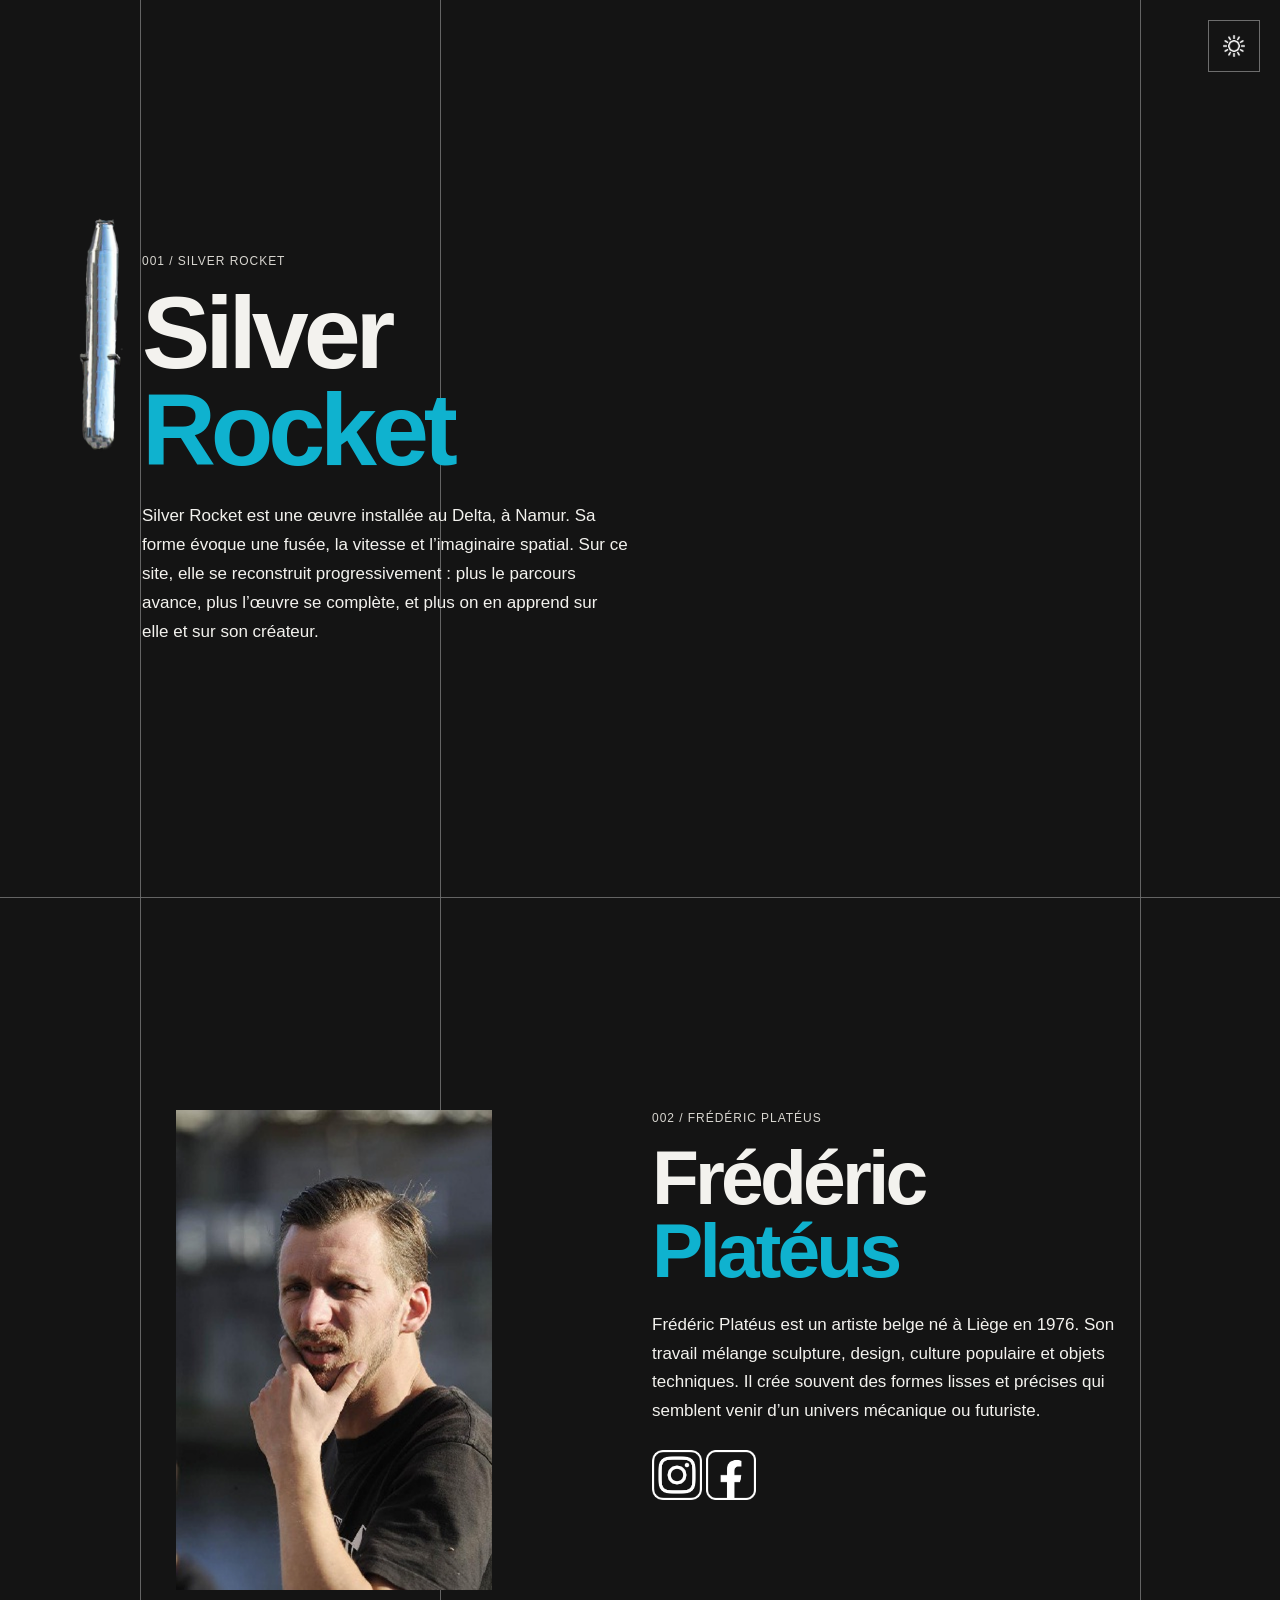
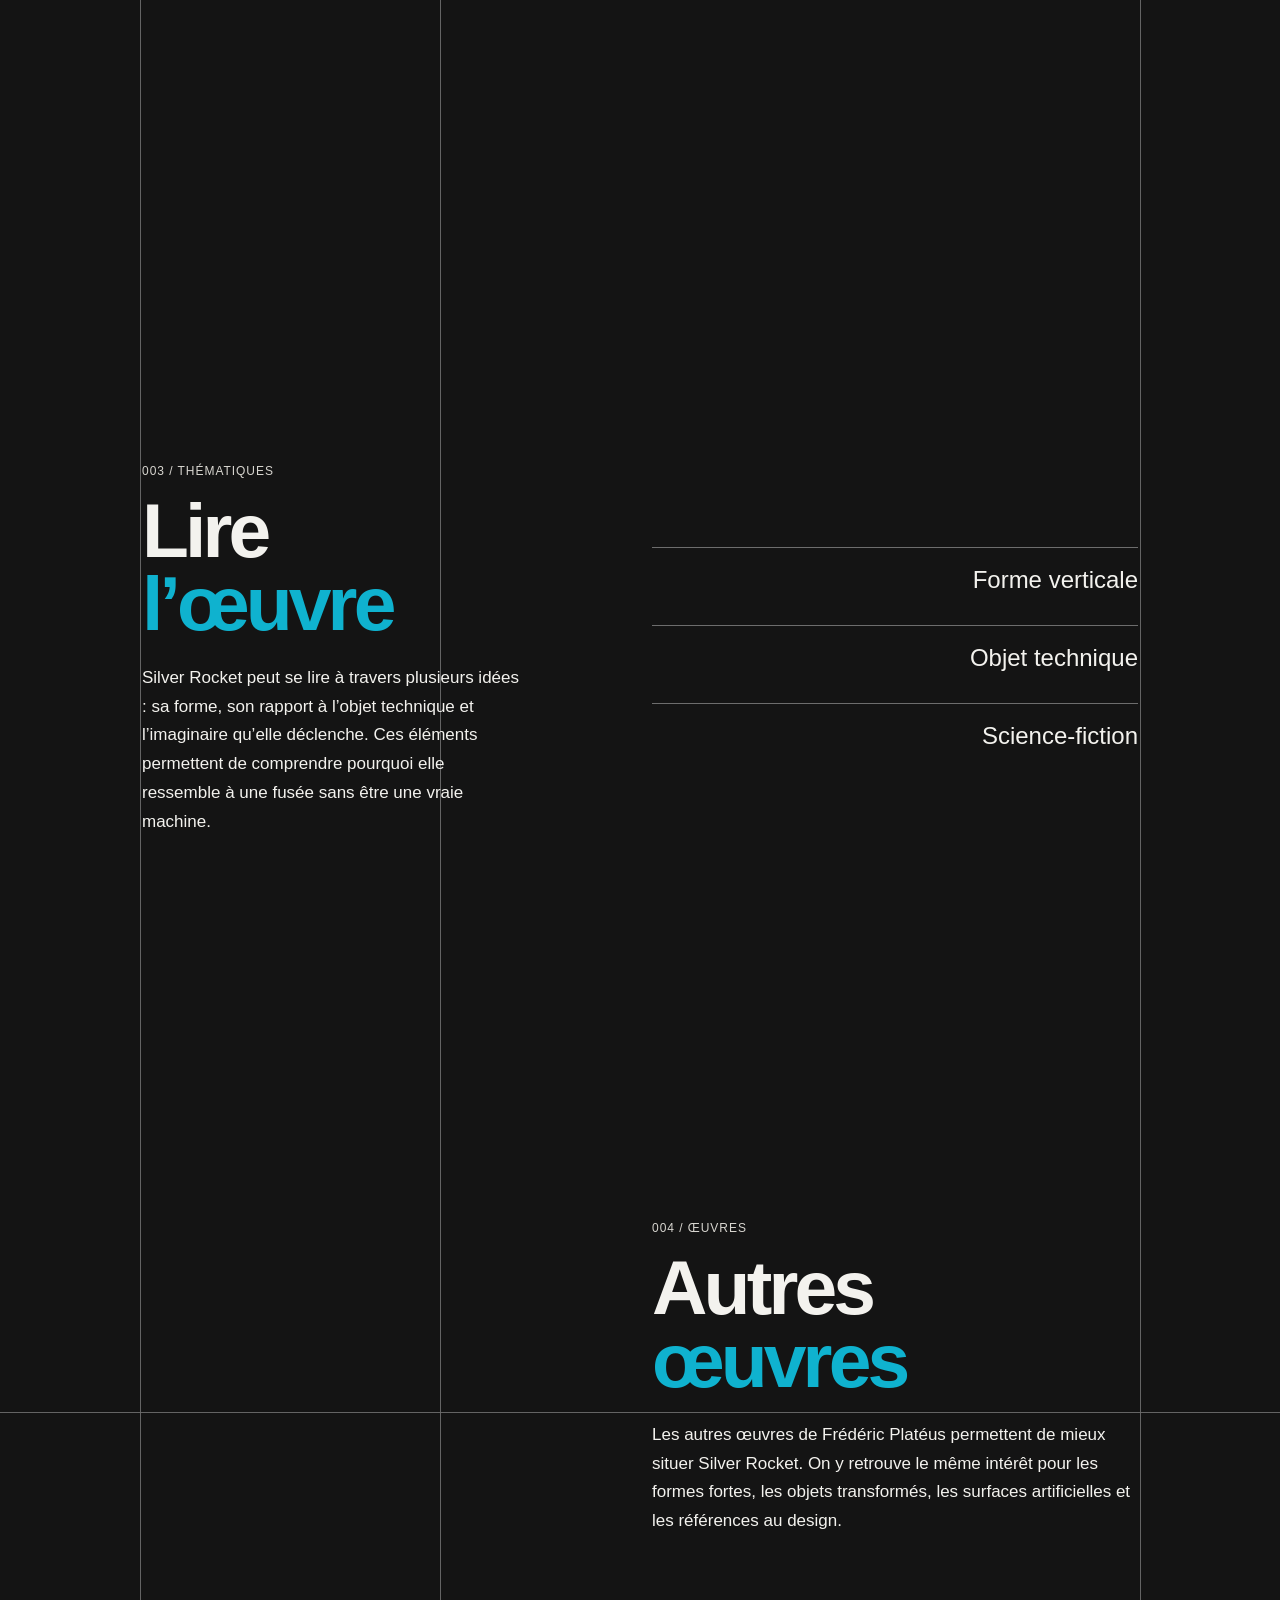
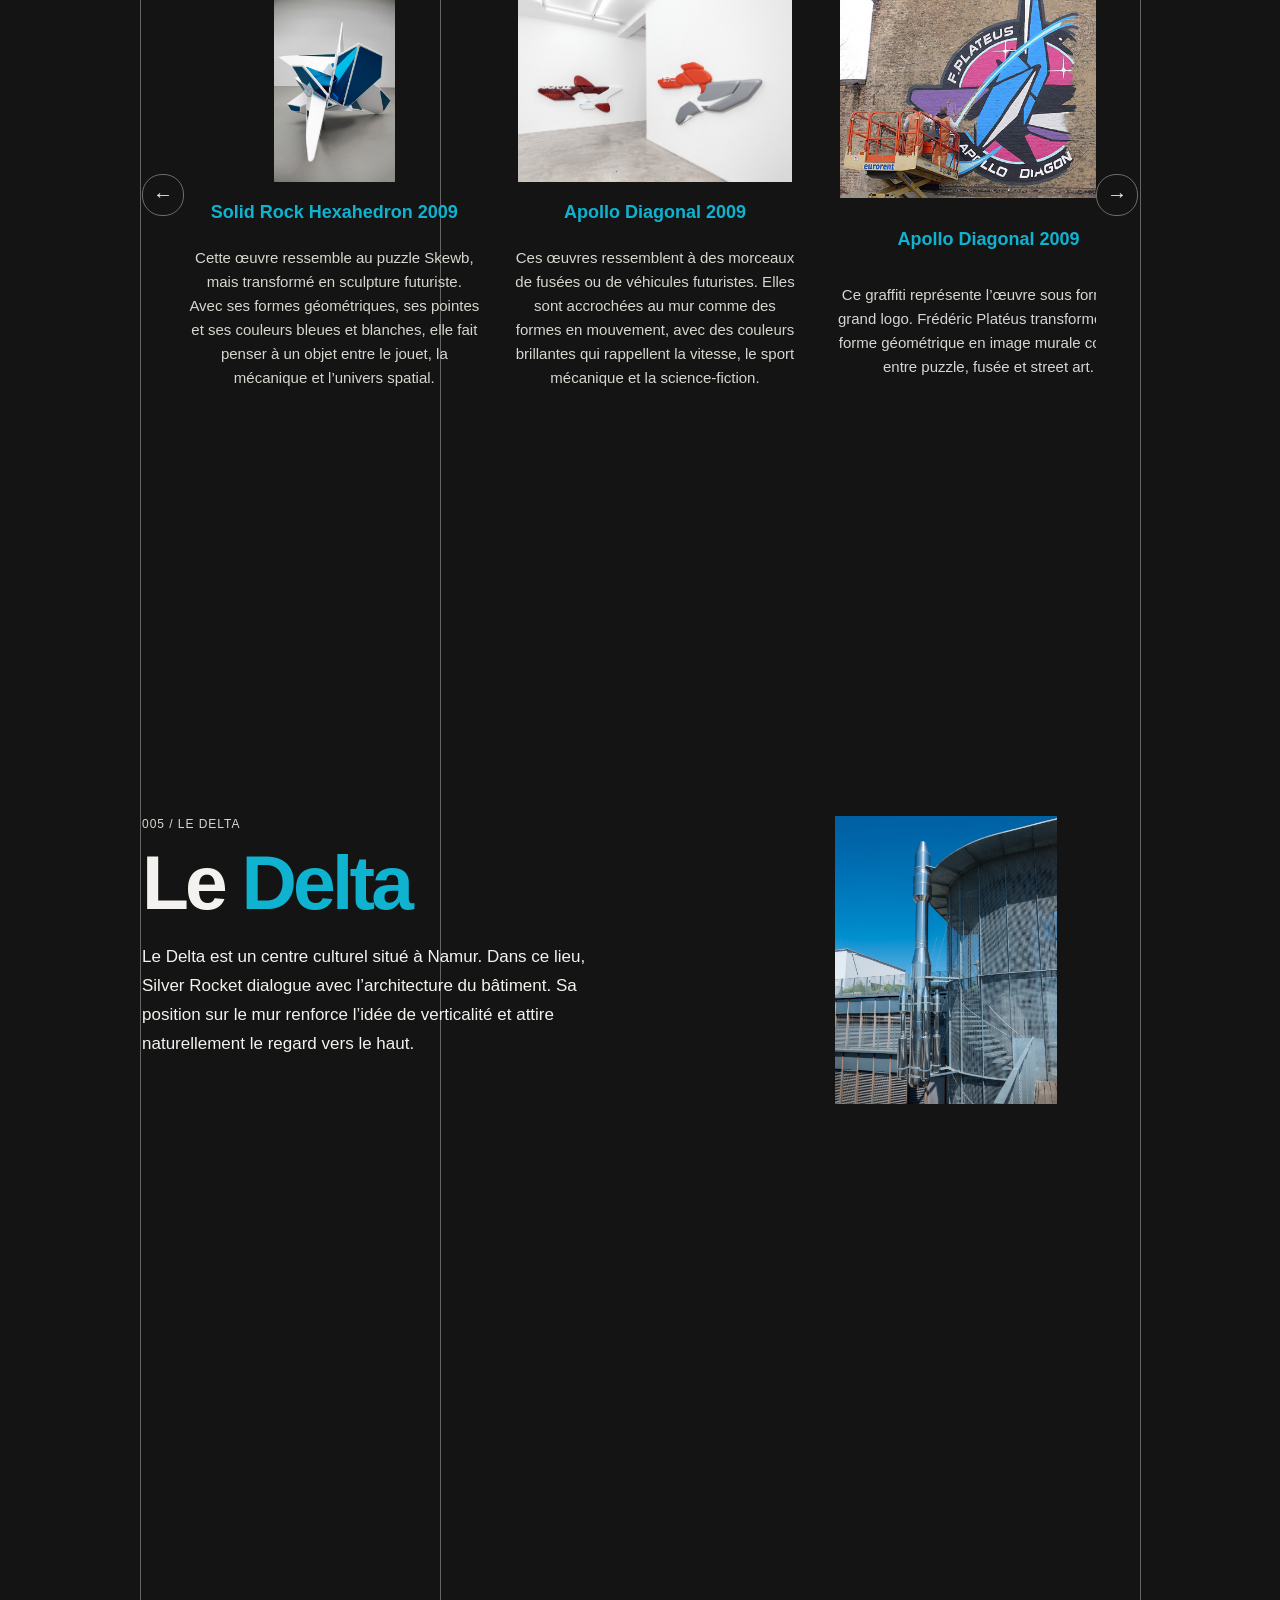
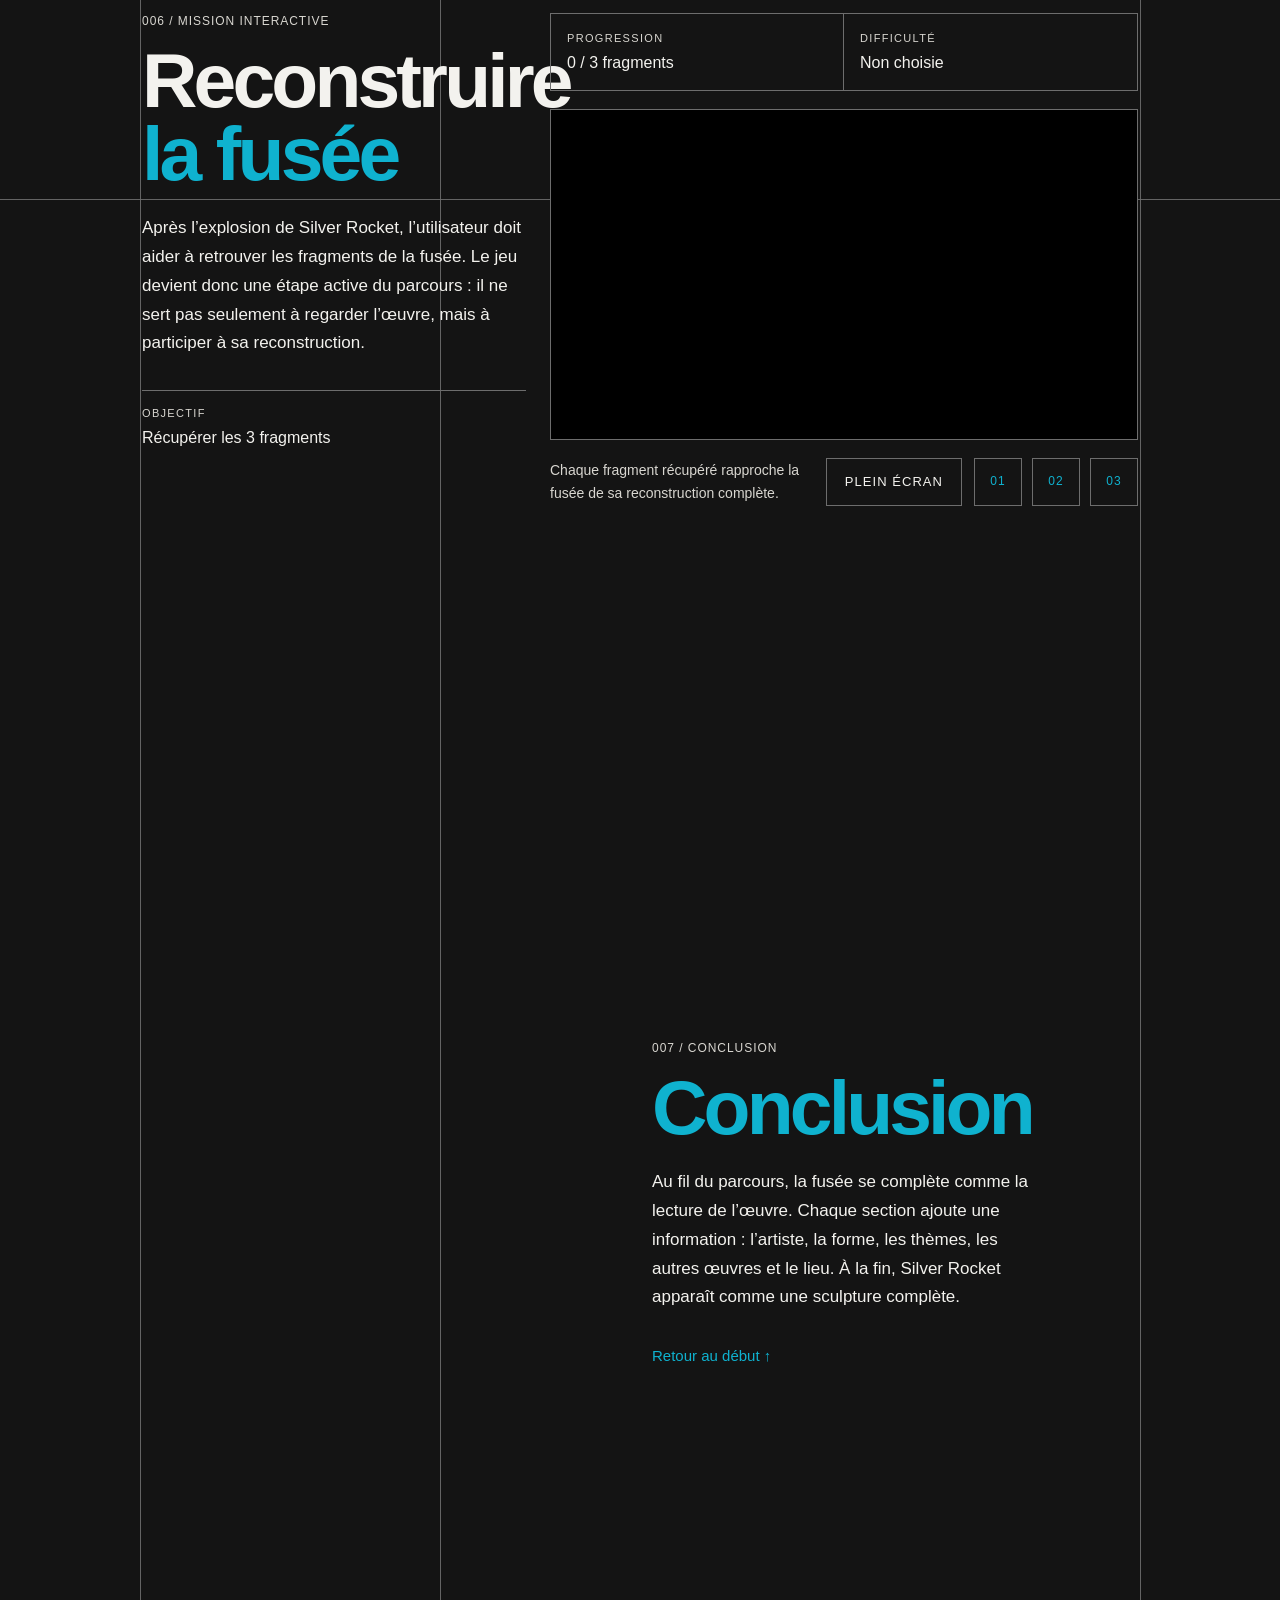
==== commit 10cbc8d6: "Add files via upload" ====
--- a/index.html
+++ b/index.html
@@ -37,7 +37,7 @@
           <p class="numero__section">001 / Silver Rocket</p>
           <h1>Silver <span>Rocket</span></h1>
           <p class="texte__section">
-            Silver Rocket est une œuvre installée au Delta, à Namur. Sur ce site, elle se reconstruit progressivement : plus le parcours avance, plus l’œuvre se complète, et plus on en apprend sur elle et sur son créateur.
+            Silver Rocket est une œuvre installée au Delta, à Namur. Sa forme évoque une fusée, la vitesse et l’imaginaire spatial. Sur ce site, elle se reconstruit progressivement : plus le parcours avance, plus l’œuvre se complète, et plus on en apprend sur elle et sur son créateur.
           </p>
         </div>
       </div>
@@ -86,7 +86,7 @@
       <p class="numero__section">003 / Thématiques</p>
       <h2>Lire <span>l’œuvre</span></h2>
         <p class="texte__section">
-          Silver Rocket peut se lire à travers plusieurs idées : sa forme, son rapport à l’objet technique et l’imaginaire. Ces éléments permettent de comprendre pourquoi elle ressemble à une fusée sans être une vraie machine.
+          Silver Rocket peut se lire à travers plusieurs idées : sa forme, son rapport à l’objet technique et l’imaginaire qu’elle déclenche. Ces éléments permettent de comprendre pourquoi elle ressemble à une fusée sans être une vraie machine.
         </p>
     </div>
 
@@ -108,7 +108,7 @@
       <button class="bouton__thematique" data-target="imaginaire"> Science-fiction </button>
       <div id="imaginaire" class="contenu__thematique">
         <p class="texte__section">
-            Silver Rocket évoque la conquête spatiale, les récits futuristes et l’envie de dépasser les limites terrestres. Elle fonctionne comme une projection imaginaire vers un autre monde.
+            Silver Rocket évoque la conquête spatiale, les récits futuristes et l’envie de dépasser les limites terrestres. Elle fonctionne comme une projection mentale vers un ailleurs possible.
         </p>
       </div>
     </div>
@@ -214,13 +214,83 @@
     </section>
 
     <!-------------------------------------- ecran 6 -------------------------------------------------->
+    <section class="ecran ecran__jeu" id="ecran__jeu">
+      <div class="grille">
+
+        <div class="contenu__texte contenu__texte__jeu">
+          <p class="numero__section">006 / Mission interactive</p>
+          <h2>Reconstruire <span>la fusée</span></h2>
+
+          <p class="texte__section">
+            Après l’explosion de Silver Rocket, l’utilisateur doit aider à retrouver les fragments de la fusée. Le jeu devient donc une étape active du parcours : il ne sert pas seulement à regarder l’œuvre, mais à participer à sa reconstruction.
+          </p>
+
+          <div class="jeu__infos">
+            <div class="jeu__info">
+              <p class="jeu__label">Objectif</p>
+              <p class="jeu__valeur">Récupérer les 3 fragments</p>
+            </div>
+          </div>
+        </div>
+
+        <div class="interface__jeu">
+
+          <div class="jeu__barre">
+            <div class="jeu__stat">
+              <p class="jeu__label">Progression</p>
+              <p class="jeu__valeur" id="jeu__progression">0 / 3 fragments</p>
+            </div>
+
+            <div class="jeu__stat">
+              <p class="jeu__label">Difficulté</p>
+              <p class="jeu__valeur" id="jeu__difficulte">Non choisie</p>
+            </div>
+          </div>
+
+          <div class="jeu__cadre">
+            <iframe
+              class="jeu__iframe"
+              src="jeu/index.html"
+              title="Jeu de reconstruction Silver Rocket"
+              allow="gamepad; fullscreen"
+              allowfullscreen>
+            </iframe>
+          </div>
+
+          <div class="jeu__footer">
+            <p class="jeu__texte">
+              Chaque fragment récupéré rapproche la fusée de sa reconstruction complète.
+            </p>
+
+          <div class="jeu__actions">
+            <button class="bouton__plein__ecran" id="bouton__plein__ecran" type="button">
+              Plein écran
+            </button>
+
+            <div class="jeu__fragments" id="jeu__fragments">
+              <div class="fragment__slot" data-fragment="1">
+                <span>01</span>
+              </div>
+
+              <div class="fragment__slot" data-fragment="2">
+                <span>02</span>
+              </div>
+
+              <div class="fragment__slot" data-fragment="3">
+                <span>03</span>
+              </div>
+            </div>
+          </div>
+    </section>
+
+    <!-------------------------------------- ecran 7 -------------------------------------------------->
     <section class="ecran ecran__fin" id="ecran__6">
       <div class="grille">
         <div class="contenu__texte contenu__texte__fin">
-          <p class="numero__section">006 / Conclusion</p>
+          <p class="numero__section">007 / Conclusion</p>
           <h2><span>Conclusion</span></h2>
           <p class="texte__section">
-              Au fil du parcours, la fusée se complète comme la lecture de l’œuvre. Chaque section ajoute une information : l’artiste, la forme, les thèmes, les autres œuvres et le lieu. À la fin, Silver Rocket apparaît comme une sculpture complète. Vous pouvez maintenant parcourir à nouveau le site avec le modèle complet de la fusée.
+              Au fil du parcours, la fusée se complète comme la lecture de l’œuvre. Chaque section ajoute une information : l’artiste, la forme, les thèmes, les autres œuvres et le lieu. À la fin, Silver Rocket apparaît comme une sculpture complète.
           </p>
 
           <a href="#ecran__1" class="bouton__retour">Retour au début ↑</a>
@@ -235,4 +305,4 @@
 <script src="script.js"></script>
 
 </body>
-</html>
+</html>
--- a/style.css
+++ b/style.css
@@ -190,7 +190,7 @@
   left: 0;
   width: 120px;
   pointer-events: none;
-  z-index: -5;
+  z-index: 10;
 }
 
 .fusee__image,
@@ -203,7 +203,7 @@
 
 .fusee__image {
   position: relative;
-  z-index: 0;
+  z-index: 1;
 }
 
 .fusee__piece {
@@ -468,6 +468,164 @@
 
 /* ---------------- écran 6 ---------------- */
 
+.ecran__jeu .contenu__texte {
+  grid-column: 2 / 6;
+}
+
+.interface__jeu {
+  grid-column: 6 / 12;
+  display: grid;
+  gap: 18px;
+}
+
+/* ---------------- infos jeu ---------------- */
+
+.jeu__infos {
+  display: grid;
+  gap: 12px;
+  margin-top: 32px;
+}
+
+.jeu__info {
+  padding: 14px 0;
+  border-top: 1px solid var(--couleur-gris-clair);
+}
+
+.jeu__label {
+  margin-bottom: 4px;
+  color: var(--couleur-gris-fonce);
+  font-size: 11px;
+  letter-spacing: 0.12em;
+  text-transform: uppercase;
+}
+
+.jeu__valeur {
+  color: var(--couleur-texte);
+  font-size: 16px;
+  line-height: 1.4;
+}
+
+.jeu__texte {
+  color: var(--couleur-gris-fonce);
+  font-size: 14px;
+  line-height: 1.6;
+}
+
+/* ---------------- barre jeu ---------------- */
+
+.jeu__barre {
+  display: grid;
+  grid-template-columns: repeat(2, 1fr);
+  border: 1px solid var(--couleur-gris-clair);
+}
+
+.jeu__stat {
+  padding: 16px;
+  border-right: 1px solid var(--couleur-gris-clair);
+}
+
+.jeu__stat:last-child {
+  border-right: none;
+}
+
+/* ---------------- cadre jeu ---------------- */
+
+.jeu__cadre {
+  position: relative;
+  width: 100%;
+  aspect-ratio: 16 / 9;
+  border: 1px solid var(--couleur-gris-clair);
+  background-color: #000;
+  overflow: hidden;
+}
+
+.jeu__iframe {
+  display: block;
+  width: 100%;
+  height: 100%;
+  border: none;
+}
+
+/* ---------------- bouton écran plein ---------------- */
+
+.jeu__actions {
+  display: flex;
+  gap: 12px;
+  align-items: center;
+}
+
+.bouton__plein__ecran {
+  height: 48px;
+  padding: 0 18px;
+  border: 1px solid var(--couleur-gris-clair);
+  background-color: transparent;
+  color: var(--couleur-texte);
+  font-family: var(--font-principale);
+  font-size: 13px;
+  letter-spacing: 0.08em;
+  text-transform: uppercase;
+  cursor: pointer;
+}
+
+.bouton__plein__ecran:hover {
+  color: var(--couleur-touche);
+  border-color: var(--couleur-touche);
+}
+
+.interface__jeu:fullscreen {
+  width: 100vw;
+  height: 100vh;
+  padding: 24px;
+  background-color: var(--couleur-fond);
+  display: grid;
+  grid-template-rows: auto 1fr auto;
+}
+
+.interface__jeu:fullscreen .jeu__cadre {
+  width: 100%;
+  height: 100%;
+  aspect-ratio: auto;
+}
+
+.interface__jeu:fullscreen .jeu__iframe {
+  width: 100%;
+  height: 100%;
+}
+
+/* ---------------- footer jeu ---------------- */
+
+.jeu__footer {
+  display: grid;
+  grid-template-columns: 1fr auto;
+  gap: 18px;
+  align-items: center;
+}
+
+.jeu__fragments {
+  display: flex;
+  gap: 10px;
+}
+
+.fragment__slot {
+  width: 48px;
+  height: 48px;
+  border: 1px solid var(--couleur-gris-clair);
+  display: flex;
+  align-items: center;
+  justify-content: center;
+  color: var(--couleur-gris-fonce);
+  font-size: 12px;
+  letter-spacing: 0.1em;
+}
+
+.fragment__slot--actif {
+  color: var(--couleur-touche);
+  border-color: var(--couleur-touche);
+}
+
+
+/* ---------------- écran 7 ---------------- */
+
 .ecran__fin .contenu__texte {
   grid-column: 7 / 11;
   padding-top: 10vh;
@@ -600,6 +758,58 @@
     margin: 36px auto 0 auto;
   }
 
+  /* ---------------- écran 6 ---------------- */
+
+    .ecran__jeu::before {
+    inset: 40px 0;
+  }
+
+  .contenu__texte__jeu,
+  .interface__jeu {
+    width: 100%;
+  }
+
+  .interface__jeu {
+    margin-top: 42px;
+  }
+
+  .jeu__barre {
+    grid-template-columns: 1fr;
+  }
+
+  .jeu__stat {
+    min-height: auto;
+    border-right: none;
+    border-bottom: 1px solid var(--couleur-gris-clair);
+  }
+
+  .jeu__stat:last-child {
+    border-bottom: none;
+  }
+
+  .jeu__cadre {
+    aspect-ratio: 4 / 3;
+    background-size: 34px 34px;
+  }
+
+  .jeu__footer {
+    grid-template-columns: 1fr;
+  }
+
+  .jeu__fragments {
+    justify-content: flex-start;
+  }
+
+  .fragment__slot {
+    width: 46px;
+    height: 46px;
+  }
+
+  .jeu__actions {
+    align-items: flex-start;
+    flex-direction: column;
+  }
+
   /* ---------------- typographie ---------------- */
 
   h1 {
@@ -617,4 +827,4 @@
   .texte__section {
     font-size: 16px;
   }
-}
+}
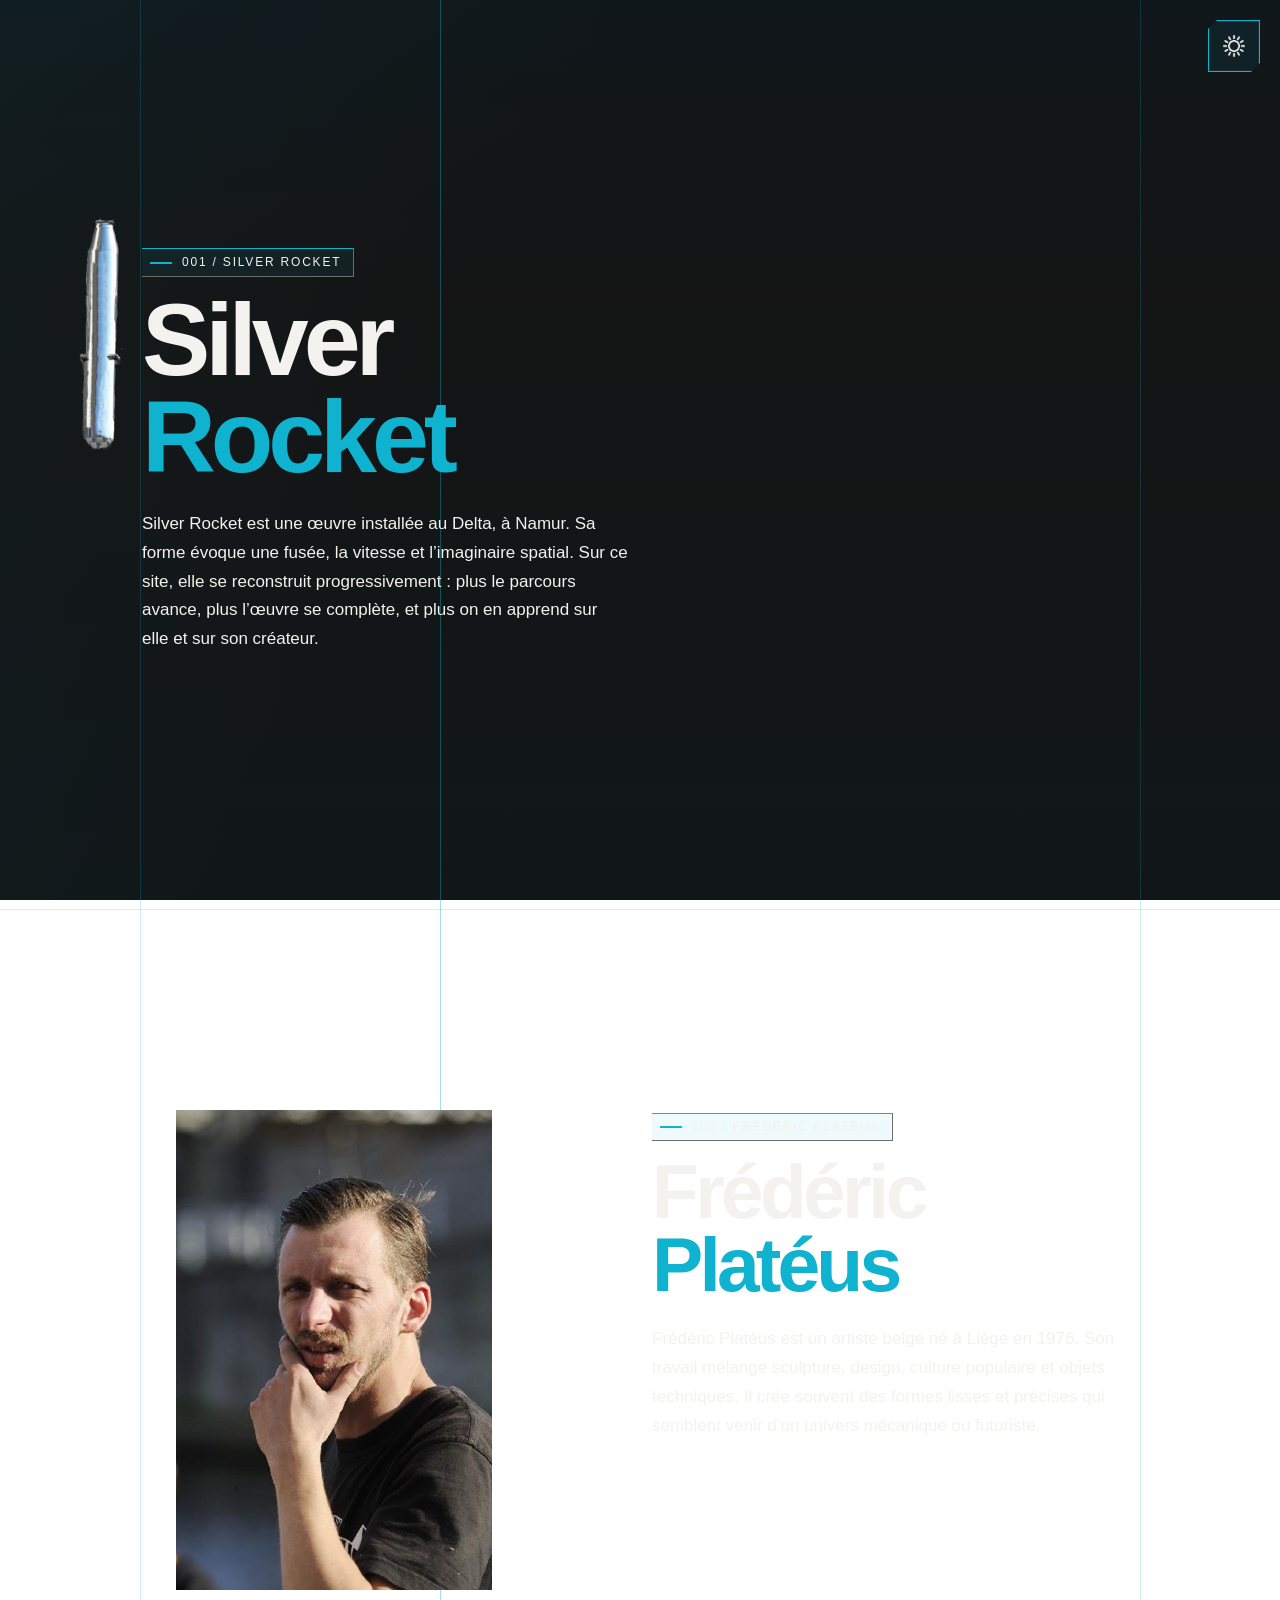
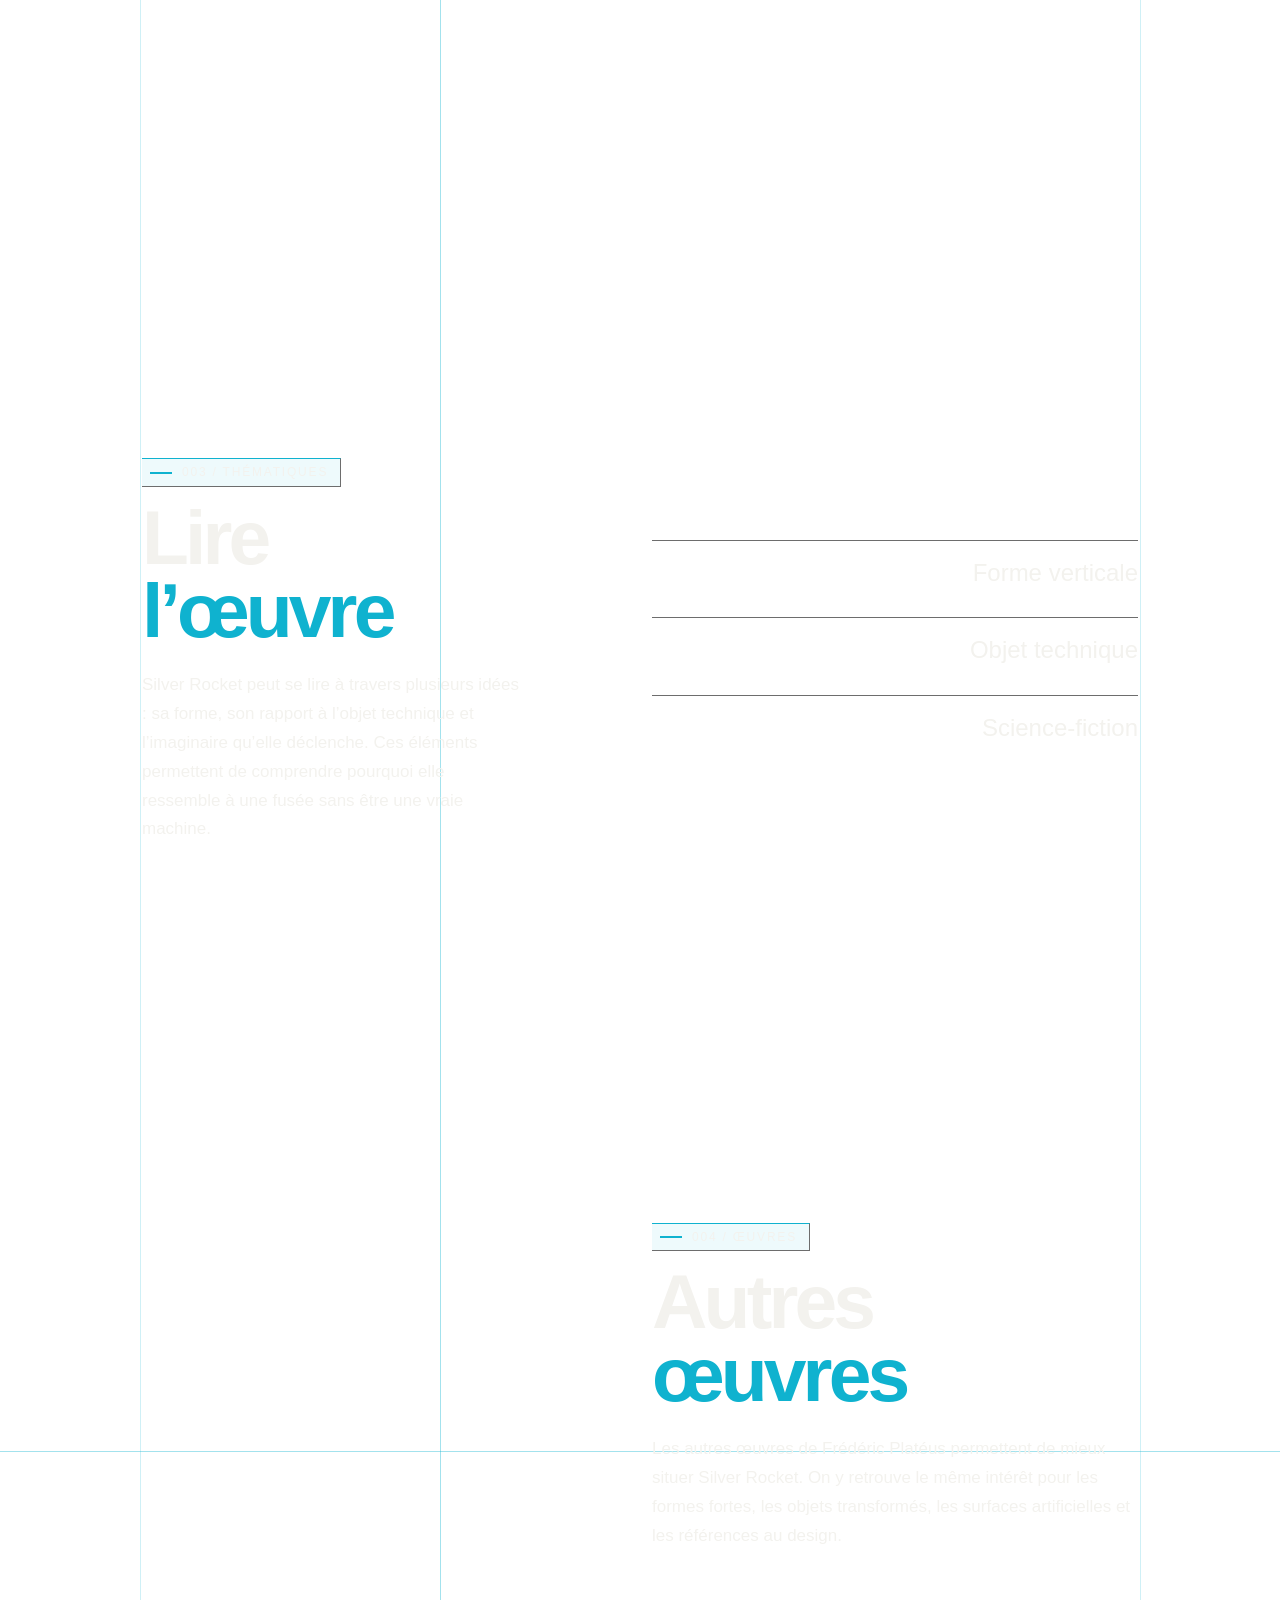
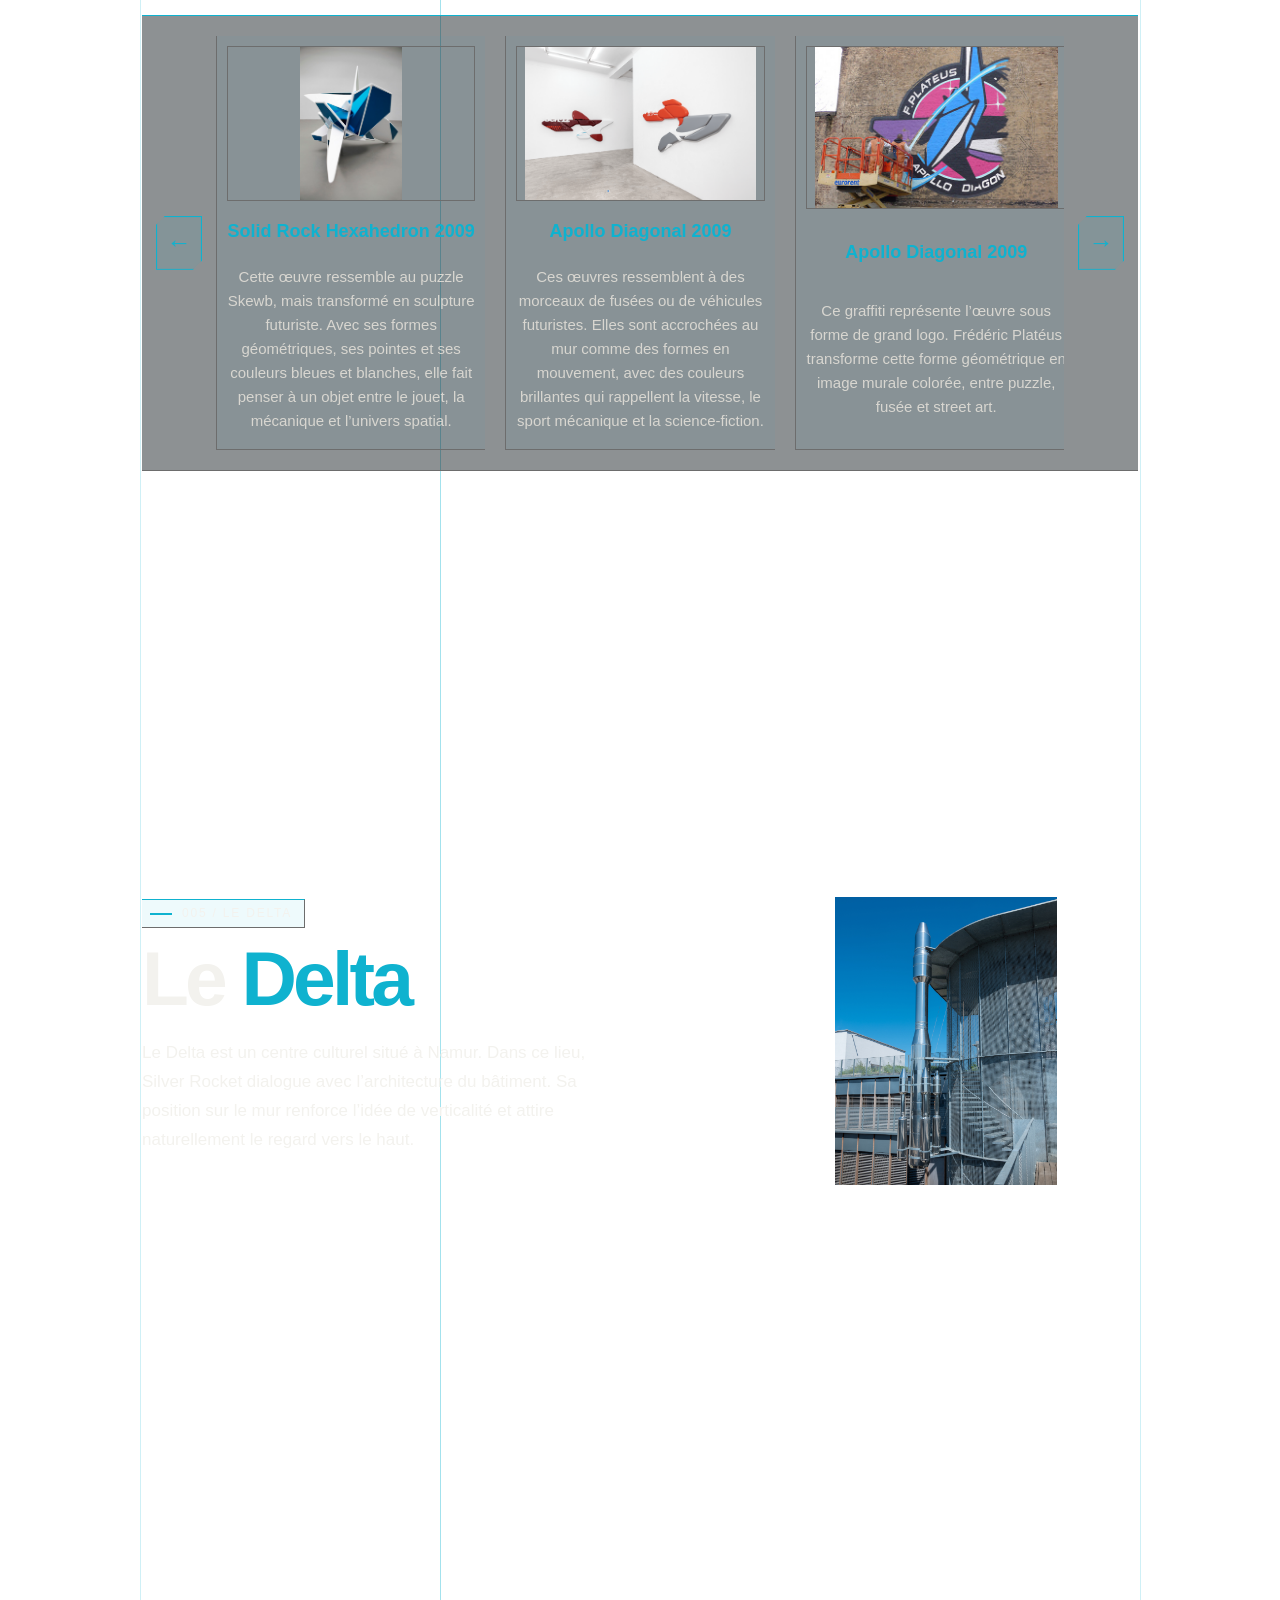
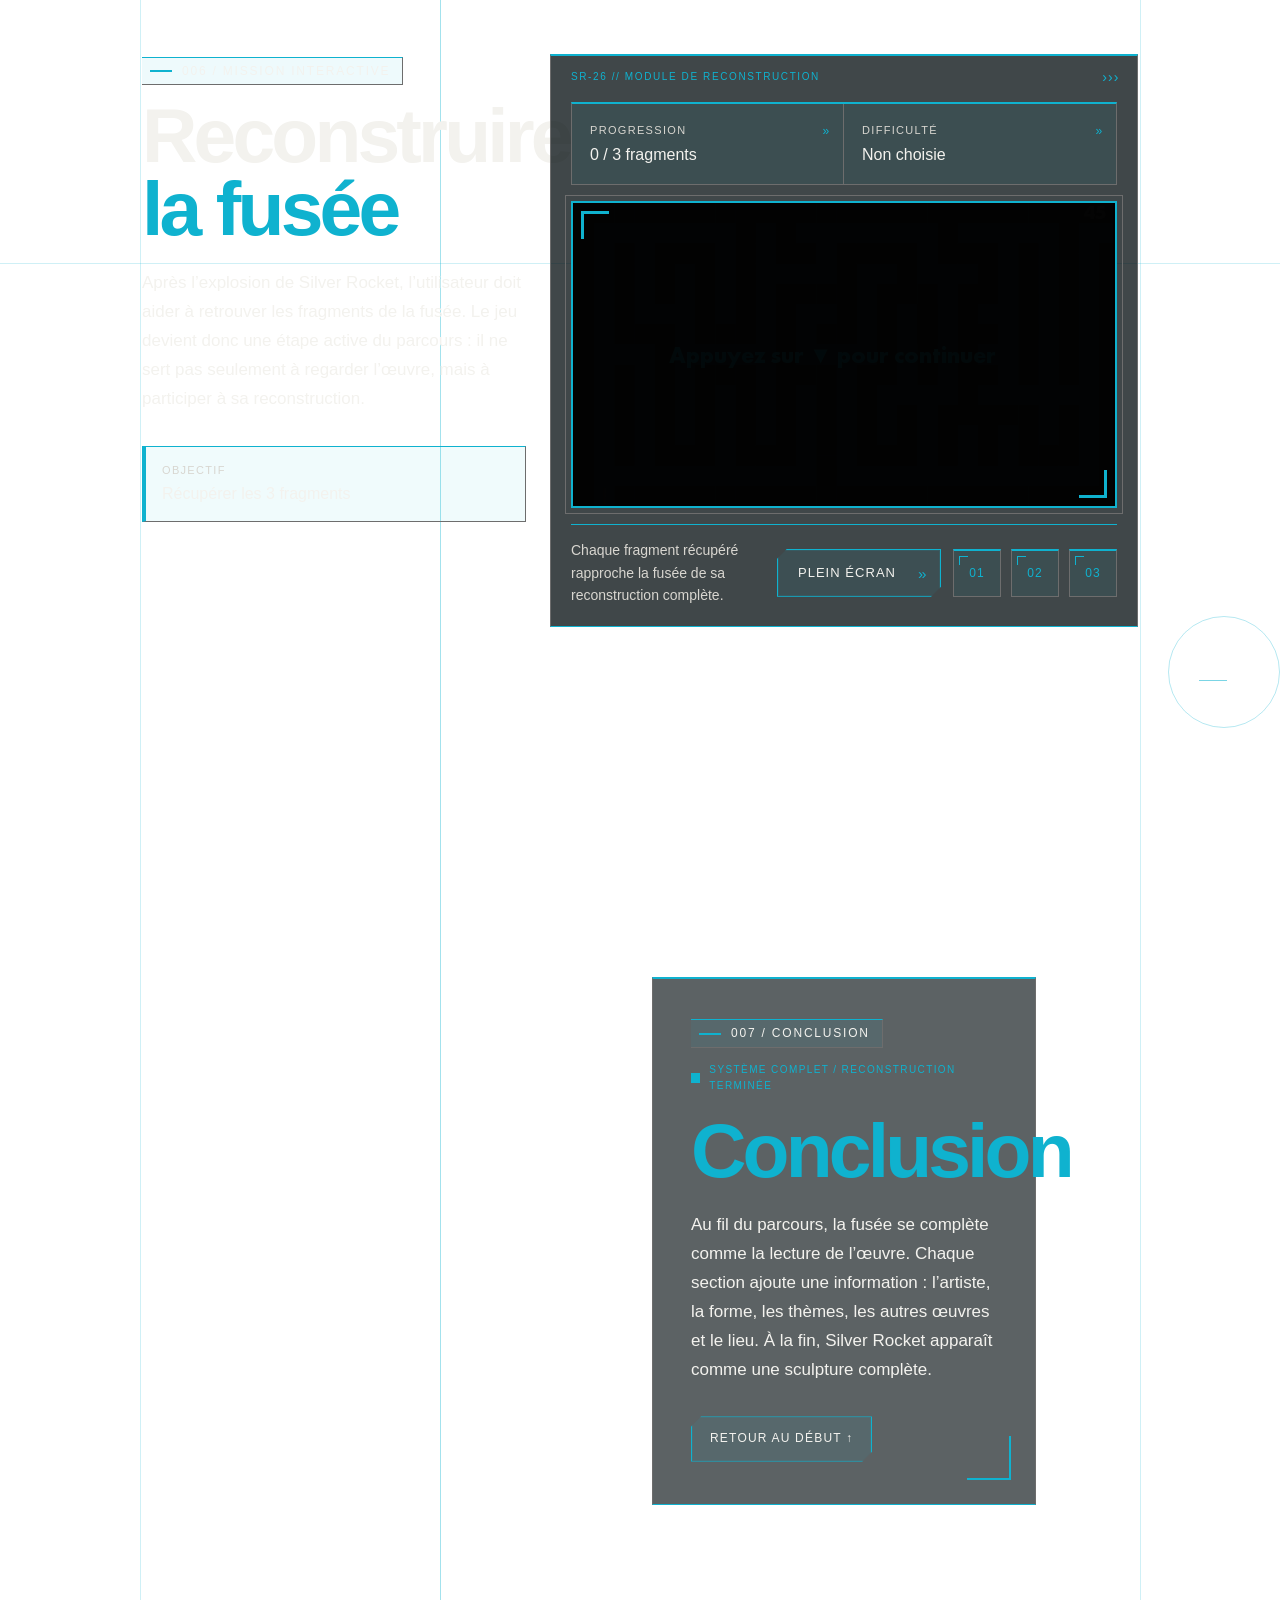
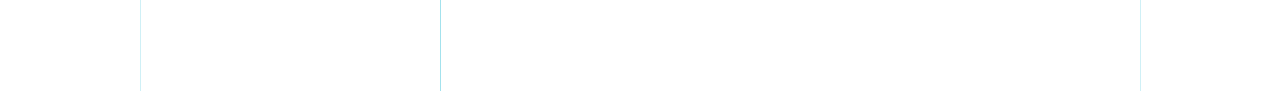
==== commit 58e56f85: "remise a niveau du jeu" ====
--- a/index.html
+++ b/index.html
@@ -248,12 +248,13 @@
           </div>
 
           <div class="jeu__cadre">
+            <span class="coin__hud coin__hud--haut"></span>
+            <span class="coin__hud coin__hud--bas"></span>
             <iframe
               class="jeu__iframe"
-              src="jeu/index.html"
-              title="Jeu de reconstruction Silver Rocket"
-              allow="gamepad; fullscreen"
-              allowfullscreen>
+              src="jeu2/index.html?v=3"
+              title="Jeu Silver Rocket"
+              allow="gamepad; fullscreen">
             </iframe>
           </div>
 
@@ -281,6 +282,9 @@
               </div>
             </div>
           </div>
+          </div>
+          </div>
+        </div>
     </section>
 
     <!-------------------------------------- ecran 7 -------------------------------------------------->
@@ -288,6 +292,7 @@
       <div class="grille">
         <div class="contenu__texte contenu__texte__fin">
           <p class="numero__section">007 / Conclusion</p>
+          <p class="statut__final">Système complet / Reconstruction terminée</p>
           <h2><span>Conclusion</span></h2>
           <p class="texte__section">
               Au fil du parcours, la fusée se complète comme la lecture de l’œuvre. Chaque section ajoute une information : l’artiste, la forme, les thèmes, les autres œuvres et le lieu. À la fin, Silver Rocket apparaît comme une sculpture complète.
@@ -305,4 +310,4 @@
 <script src="script.js"></script>
 
 </body>
-</html>+</html>
--- a/style.css
+++ b/style.css
@@ -1,830 +1,1073 @@
-/* ---------------- variables ---------------- */
-
-:root {
-  --couleur-fond: #141414;
-  --couleur-texte: #F3F2EE;
-  --couleur-touche: #0FB2CF;
-  --couleur-gris-clair: #6D6D6D;
-  --couleur-gris-fonce: #D8D6D0;
-
-  --font-principale: "Futura", Arial, Helvetica, sans-serif;
-}
-
-body.theme__clair {
-  --couleur-fond: #F3F2EE;
-  --couleur-texte: #141414;
-  --couleur-touche: #0FB2CF;
-  --couleur-gris-clair: #D8D6D0;
-  --couleur-gris-fonce: #6D6D6D;
-}
-
-/* ---------------- base ---------------- */
-
-* {
-  margin: 0;
-  padding: 0;
-  box-sizing: border-box;
-}
-
-html {
-  scroll-behavior: smooth;
-  overflow-x: hidden;
-}
-
-body {
-  background-color: var(--couleur-fond);
-  color: var(--couleur-texte);
-  font-family: var(--font-principale);
-  line-height: 1.6;
-  overflow-x: hidden;
-  position: relative;
-}
-
-/* ---------------- bouton theme ---------------- */
-
-.theme__switch {
-  position: fixed;
-  top: 20px;
-  right: 20px;
-  z-index: 20;
-}
-
-.bouton__theme {
-  width: 52px;
-  height: 52px;
-  padding: 0;
-  border: 1px solid var(--couleur-gris-clair);
-  background-color: var(--couleur-fond);
-  display: flex;
-  align-items: center;
-  justify-content: center;
-  cursor: pointer;
-  transition: transform 0.25s ease, background-color 0.25s ease, border-color 0.25s ease;
-}
-
-.bouton__theme:hover {
-  transform: scale(1.05);
-}
-
-.bouton__theme img {
-  display: block;
-  width: 22px;
-  height: 22px;
-  object-fit: contain;
-}
-
-/* ---------------- structure générale ---------------- */
-
-.page {
-  position: relative;
-  z-index: 1;
-  width: min(1400px, calc(100% - 80px));
-  margin: 0 auto;
-}
-
-.ecran {
-  width: 100%;
-  min-height: 100vh;
-  padding: 120px 0;
-  display: flex;
-  align-items: center;
-}
-
-.grille {
-  width: 100%;
-  display: grid;
-  grid-template-columns: repeat(12, minmax(0, 1fr));
-  gap: 24px;
-  align-items: start;
-  position: relative;
-  z-index: 1;
-}
-
-.contenu__texte {
-  width: 100%;
-  max-width: none;
-}
-
-/* ---------------- typographie ---------------- */
-
-.numero__section {
-  margin-bottom: 14px;
-  color: var(--couleur-gris-fonce);
-  font-size: 12px;
-  line-height: 1.4;
-  letter-spacing: 0.08em;
-  text-transform: uppercase;
-}
-
-h1,
-h2,
-h3 {
-  margin: 0;
-  font-weight: bold;
-  line-height: 0.95;
-}
-
-h1 {
-  margin-bottom: 24px;
-  font-size: clamp(64px, 8vw, 112px);
-  letter-spacing: -0.05em;
-}
-
-h2 {
-  margin-bottom: 24px;
-  font-size: clamp(48px, 6vw, 80px);
-  letter-spacing: -0.05em;
-}
-
-h3 {
-  margin-bottom: 12px;
-  font-size: 24px;
-}
-
-span {
-  color: var(--couleur-touche);
-}
-
-.texte__section {
-  max-width: 680px;
-  color: var(--couleur-texte);
-  font-size: 17px;
-  line-height: 1.7;
-}
-
-.texte__oeuvre {
-  color: var(--couleur-gris-fonce);
-  font-size: 15px;
-  line-height: 1.6;
-  text-align: center;
-}
-
-/* ---------------- boutons / liens ---------------- */
-
-.bouton__retour {
-  display: inline-block;
-  margin-top: 32px;
-  color: var(--couleur-touche);
-  font-size: 15px;
-  text-decoration: none;
-}
-
-.bouton__retour:hover {
-  text-decoration: underline;
-}
-
-/* ---------------- visuels ---------------- */
-
-.visuel img {
-  display: block;
-  width: 100%;
-  height: 100%;
-  object-fit: contain;
-}
-
-/* ---------------- fusée ---------------- */
-
-.fusee__parcours {
-  position: absolute;
-  top: 0;
-  left: 0;
-  width: 120px;
-  pointer-events: none;
-  z-index: 10;
-}
-
-.fusee__image,
-.fusee__piece {
-  display: block;
-  width: 100%;
-  height: auto;
-  object-fit: contain;
-}
-
-.fusee__image {
-  position: relative;
-  z-index: 1;
-}
-
-.fusee__piece {
-  position: absolute;
-  top: 0;
-  left: 0;
-  z-index: 2;
-  opacity: 0;
-}
-
-/* ---------------- lignes de fond ---------------- */
-
-.decor__lignes {
-  position: absolute;
-  inset: 0;
-  pointer-events: none;
-  z-index: -1;
-}
-
-.ligne__verticale,
-.ligne__horizontale {
-  position: absolute;
-  background-color: var(--couleur-gris-clair);
-  opacity: 0.9;
-}
-
-.ligne__verticale {
-  top: 0;
-  bottom: 0;
-  width: 1px;
-}
-
-.ligne__horizontale {
-  left: -500px;
-  right: -500px;
-  height: 1px;
-}
-
-.ligne__verticale--1 {
-  left: calc((100% / 12) * 1);
-}
-
-.ligne__verticale--2 {
-  left: calc((100% / 12) * 4);
-}
-
-.ligne__verticale--3 {
-  left: calc((100% / 12) * 11);
-}
-
-.ligne__horizontale--1 {
-  top: 14%;
-}
-
-.ligne__horizontale--2 {
-  top: 47%;
-}
-
-.ligne__horizontale--3 {
-  top: 78%;
-}
-
-/* ---------------- écran 1 ---------------- */
-
-.ecran__intro .contenu__texte {
-  grid-column: 2 / 7;
-}
-
-/* ---------------- écran 2 ---------------- */
-
-.ecran__plateus .contenu__texte {
-  grid-column: 7 / 12;
-}
-
-.visuel__portrait {
-  grid-column: 2 / 6;
-  grid-row: 1;
-  aspect-ratio: 4 / 5;
-}
-
-.reseaux__artiste {
-  margin-top: 24px;
-}
-
-.reseaux__artiste a {
-  display: inline-flex;
-  text-decoration: none;
-}
-
-.icone__reseau {
-  position: relative;
-  display: block;
-  width: 50px;
-  height: 50px;
-  transition: transform 0.25s ease;
-}
-
-.icone__reseau img {
-  position: absolute;
-  inset: 0;
-  display: block;
-  width: 100%;
-  height: 100%;
-  object-fit: contain;
-}
-
-.icone__reseau__base {
-  opacity: 1;
-  transition: opacity 0.25s ease;
-}
-
-.icone__reseau__couleur {
-  opacity: 0;
-  transition: opacity 0.25s ease;
-}
-
-.reseaux__artiste a:hover .icone__reseau {
-  transform: scale(1.12);
-}
-
-.reseaux__artiste a:hover .icone__reseau__base {
-  opacity: 0;
-}
-
-.reseaux__artiste a:hover .icone__reseau__couleur {
-  opacity: 1;
-}
-
-/* ---------------- écran 3 ---------------- */
-
-.ecran__themes .contenu__texte {
-  grid-column: 2 / 6;
-}
-
-.liste__thematiques {
-  grid-column: 7 / 12;
-  display: grid;
-  gap: 12px;
-  padding-top: 84px;
-}
-
-.bouton__thematique {
-  width: 100%;
-  padding: 18px 0;
-  border: none;
-  border-top: 1px solid var(--couleur-gris-clair);
-  background: transparent;
-  color: var(--couleur-texte);
-  font-family: var(--font-principale);
-  font-size: 24px;
-  line-height: 1.2;
-  text-align: right;
-  cursor: pointer;
-  transition: color 0.25s ease;
-}
-
-.bouton__thematique:hover {
-  color: var(--couleur-touche);
-}
-
-.contenu__thematique {
-  display: none;
-  padding: 0 0 12px 0;
-}
-
-.contenu__thematique.actif {
-  display: block;
-}
-
-.contenu__thematique .texte__section {
-  max-width: 100%;
-  font-size: 16px;
-  text-align: right;
-}
-
-/* ---------------- écran 4 ---------------- */
-
-.ecran__travail .contenu__texte {
-  grid-column: 7 / 12;
-  margin-bottom: 40px;
-}
-
-.carrousel__oeuvres {
-  grid-column: 2 / 12;
-  display: grid;
-  grid-template-columns: auto 1fr auto;
-  align-items: center;
-}
-
-.fenetre__oeuvres {
-  width: 100%;
-  overflow-x: auto;
-  overflow-y: hidden;
-  scroll-behavior: smooth;
-}
-
-.fenetre__oeuvres::-webkit-scrollbar {
-  display: none;
-}
-
-.piste__oeuvres {
-  display: flex;
-  gap: 20px;
-}
-
-.carte__oeuvre {
-  flex: 0 0 calc((100% - 40px) / 3);
-  display: grid;
-  gap: 10px;
-  margin-left: 5px;
-  margin-right: 5px;
-}
-
-.visuel__oeuvre {
-  aspect-ratio: 16 / 10;
-}
-
-.nom__oeuvre {
-  margin-top: 10px;
-  color: var(--couleur-touche);
-  font-size: 18px;
-  line-height: 1.2;
-  text-align: center;
-}
-
-.texte__oeuvre {
-  color: var(--couleur-gris-fonce);
-  font-size: 15px;
-  line-height: 1.6;
-  text-align: center;
-}
-
-.bouton__carrousel {
-  width: 42px;
-  height: 42px;
-  border: 1px solid var(--couleur-gris-clair);
-  border-radius: 20px;
-  background-color: transparent;
-  color: var(--couleur-texte);
-  font-family: var(--font-principale);
-  font-size: 20px;
-  cursor: pointer;
-  transition: background-color 0.25s ease, color 0.25s ease, transform 0.25s ease;
-}
-
-.bouton__carrousel:hover {
-  background-color: var(--couleur-touche);
-  color: var(--couleur-fond);
-  transform: scale(1.05);
-}
-
-/* ---------------- écran 5 ---------------- */
-
-.ecran__delta .contenu__texte {
-  grid-column: 2 / 7;
-}
-
-.visuel__delta {
-  grid-column: 8 / 12;
-  aspect-ratio: 4 / 3;
-}
-
-/* ---------------- écran 6 ---------------- */
-
-.ecran__jeu .contenu__texte {
-  grid-column: 2 / 6;
-}
-
-.interface__jeu {
-  grid-column: 6 / 12;
-  display: grid;
-  gap: 18px;
-}
-
-/* ---------------- infos jeu ---------------- */
-
-.jeu__infos {
-  display: grid;
-  gap: 12px;
-  margin-top: 32px;
-}
-
-.jeu__info {
-  padding: 14px 0;
-  border-top: 1px solid var(--couleur-gris-clair);
-}
-
-.jeu__label {
-  margin-bottom: 4px;
-  color: var(--couleur-gris-fonce);
-  font-size: 11px;
-  letter-spacing: 0.12em;
-  text-transform: uppercase;
-}
-
-.jeu__valeur {
-  color: var(--couleur-texte);
-  font-size: 16px;
-  line-height: 1.4;
-}
-
-.jeu__texte {
-  color: var(--couleur-gris-fonce);
-  font-size: 14px;
-  line-height: 1.6;
-}
-
-/* ---------------- barre jeu ---------------- */
-
-.jeu__barre {
-  display: grid;
-  grid-template-columns: repeat(2, 1fr);
-  border: 1px solid var(--couleur-gris-clair);
-}
-
-.jeu__stat {
-  padding: 16px;
-  border-right: 1px solid var(--couleur-gris-clair);
-}
-
-.jeu__stat:last-child {
-  border-right: none;
-}
-
-/* ---------------- cadre jeu ---------------- */
-
-.jeu__cadre {
-  position: relative;
-  width: 100%;
-  aspect-ratio: 16 / 9;
-  border: 1px solid var(--couleur-gris-clair);
-  background-color: #000;
-  overflow: hidden;
-}
-
-.jeu__iframe {
-  display: block;
-  width: 100%;
-  height: 100%;
-  border: none;
-}
-
-/* ---------------- bouton écran plein ---------------- */
-
-.jeu__actions {
-  display: flex;
-  gap: 12px;
-  align-items: center;
-}
-
-.bouton__plein__ecran {
-  height: 48px;
-  padding: 0 18px;
-  border: 1px solid var(--couleur-gris-clair);
-  background-color: transparent;
-  color: var(--couleur-texte);
-  font-family: var(--font-principale);
-  font-size: 13px;
-  letter-spacing: 0.08em;
-  text-transform: uppercase;
-  cursor: pointer;
-}
-
-.bouton__plein__ecran:hover {
-  color: var(--couleur-touche);
-  border-color: var(--couleur-touche);
-}
-
-.interface__jeu:fullscreen {
-  width: 100vw;
-  height: 100vh;
-  padding: 24px;
-  background-color: var(--couleur-fond);
-  display: grid;
-  grid-template-rows: auto 1fr auto;
-}
-
-.interface__jeu:fullscreen .jeu__cadre {
-  width: 100%;
-  height: 100%;
-  aspect-ratio: auto;
-}
-
-.interface__jeu:fullscreen .jeu__iframe {
-  width: 100%;
-  height: 100%;
-}
-
-/* ---------------- footer jeu ---------------- */
-
-.jeu__footer {
-  display: grid;
-  grid-template-columns: 1fr auto;
-  gap: 18px;
-  align-items: center;
-}
-
-.jeu__fragments {
-  display: flex;
-  gap: 10px;
-}
-
-.fragment__slot {
-  width: 48px;
-  height: 48px;
-  border: 1px solid var(--couleur-gris-clair);
-  display: flex;
-  align-items: center;
-  justify-content: center;
-  color: var(--couleur-gris-fonce);
-  font-size: 12px;
-  letter-spacing: 0.1em;
-}
-
-.fragment__slot--actif {
-  color: var(--couleur-touche);
-  border-color: var(--couleur-touche);
-}
-
-
-/* ---------------- écran 7 ---------------- */
-
-.ecran__fin .contenu__texte {
-  grid-column: 7 / 11;
-  padding-top: 10vh;
-}
-
-/* ---------------- responsive ---------------- */
-
-@media (max-width: 900px) {
-
-  /* ---------------- structure générale ---------------- */
-
-  .page {
-    width: min(100%, calc(100% - 40px));
-  }
-
-  .ecran {
-    min-height: auto;
-    padding: 80px 0;
-    display: block;
-  }
-
-  .grille {
-    display: block;
-  }
-
-  .contenu__texte,
-  .ecran__intro .contenu__texte,
-  .ecran__plateus .contenu__texte,
-  .ecran__themes .contenu__texte,
-  .ecran__travail .contenu__texte,
-  .ecran__delta .contenu__texte,
-  .ecran__fin .contenu__texte {
-    width: 100%;
-    max-width: 100%;
-    margin: 0;
-    padding-top: 0;
-  }
-
-  .fusee__parcours {
-    display: none;
-  }
-
-  .visuel__portrait,
-  .visuel__delta {
-    margin-top: 36px;
-  }
-
-  /* ---------------- bouton theme ---------------- */
-
-  .theme__switch {
-    top: 16px;
-    right: 16px;
-  }
-
-  .bouton__theme {
-    width: 44px;
-    height: 44px;
-  }
-
-  .bouton__theme img {
-    width: 18px;
-    height: 18px;
-  }
-
-  /* ---------------- écran 2 ---------------- */
-
-  .reseaux__artiste {
-    margin-top: 24px;
-  }
-
-  .visuel__portrait {
-  width: 70%;
-  max-width: 260px;
-  margin: 36px auto 0 auto;
-}
-
-  /* ---------------- écran 3 ---------------- */
-
-  .liste__thematiques {
-    display: grid;
-    gap: 12px;
-    margin-top: 40px;
-    padding-top: 0;
-  }
-
-  .bouton__thematique {
-    text-align: left;
-    font-size: 22px;
-  }
-
-  .contenu__thematique .texte__section {
-    text-align: left;
-  }
-
-  /* ---------------- écran 4 ---------------- */
-
-  .carrousel__oeuvres {
-    margin-top: 40px;
-    grid-template-columns: 38px 1fr 38px;
-    align-items: center;
-    gap: 12px;
-  }
-
-  .piste__oeuvres {
-    gap: 16px;
-  }
-
-  .carte__oeuvre {
-    flex: 0 0 100%;
-  }
-
-  .nom__oeuvre {
-    font-size: 17px;
-  }
-
-  .texte__oeuvre {
-    font-size: 14px;
-  }
-
-  .bouton__carrousel {
-    width: 38px;
-    height: 38px;
-  }
-
-  /* ---------------- écran 5 ---------------- */
-
-  .visuel__delta {
-    width: 80%;
-    max-width: 300px;
-    margin: 36px auto 0 auto;
-  }
-
-  /* ---------------- écran 6 ---------------- */
-
-    .ecran__jeu::before {
-    inset: 40px 0;
-  }
-
-  .contenu__texte__jeu,
-  .interface__jeu {
-    width: 100%;
-  }
-
-  .interface__jeu {
-    margin-top: 42px;
-  }
-
-  .jeu__barre {
-    grid-template-columns: 1fr;
-  }
-
-  .jeu__stat {
-    min-height: auto;
-    border-right: none;
-    border-bottom: 1px solid var(--couleur-gris-clair);
-  }
-
-  .jeu__stat:last-child {
-    border-bottom: none;
-  }
-
-  .jeu__cadre {
-    aspect-ratio: 4 / 3;
-    background-size: 34px 34px;
-  }
-
-  .jeu__footer {
-    grid-template-columns: 1fr;
-  }
-
-  .jeu__fragments {
-    justify-content: flex-start;
-  }
-
-  .fragment__slot {
-    width: 46px;
-    height: 46px;
-  }
-
-  .jeu__actions {
-    align-items: flex-start;
-    flex-direction: column;
-  }
-
-  /* ---------------- typographie ---------------- */
-
-  h1 {
-    font-size: clamp(52px, 12vw, 72px);
-  }
-
-  h2 {
-    font-size: clamp(40px, 10vw, 56px);
-  }
-
-  h3 {
-    font-size: 22px;
-  }
-
-  .texte__section {
-    font-size: 16px;
-  }
-}+/* Variables et base */
+
+:root {
+  --couleur-fond: #141414;
+  --couleur-texte: #F3F2EE;
+  --couleur-touche: #0FB2CF;
+  --couleur-gris-clair: #6D6D6D;
+  --couleur-gris-fonce: #D8D6D0;
+
+  --font-principale: "Futura", Arial, Helvetica, sans-serif;
+}
+
+* {
+  margin: 0;
+  padding: 0;
+  box-sizing: border-box;
+}
+
+html {
+  scroll-behavior: smooth;
+  overflow-x: hidden;
+}
+
+body {
+  background-color: var(--couleur-fond);
+  background:
+    -webkit-linear-gradient(115deg, rgba(15, 178, 207, 0.045), transparent 38%),
+    -webkit-linear-gradient(180deg, #10171a 0%, var(--couleur-fond) 32%, #111719 100%);
+  background:
+    linear-gradient(115deg, rgba(15, 178, 207, 0.045), transparent 38%),
+    linear-gradient(180deg, #10171a 0%, var(--couleur-fond) 32%, #111719 100%);
+  background-attachment: fixed;
+  color: var(--couleur-texte);
+  font-family: var(--font-principale);
+  line-height: 1.6;
+  overflow-x: hidden;
+  position: relative;
+}
+
+body.theme__clair {
+  --couleur-fond: #F3F2EE;
+  --couleur-texte: #141414;
+  --couleur-touche: #0FB2CF;
+  --couleur-gris-clair: #D8D6D0;
+  --couleur-gris-fonce: #6D6D6D;
+  background:
+    -webkit-linear-gradient(115deg, rgba(15, 178, 207, 0.08), transparent 38%),
+    -webkit-linear-gradient(180deg, #eef3f3 0%, var(--couleur-fond) 35%, #e8eeee 100%);
+  background:
+    linear-gradient(115deg, rgba(15, 178, 207, 0.08), transparent 38%),
+    linear-gradient(180deg, #eef3f3 0%, var(--couleur-fond) 35%, #e8eeee 100%);
+  background-attachment: fixed;
+}
+
+/* Structure générale */
+
+.page {
+  position: relative;
+  z-index: 1;
+  width: min(1400px, calc(100% - 80px));
+  margin: 0 auto;
+}
+
+.ecran {
+  width: 100%;
+  min-height: 100vh;
+  padding: 120px 0;
+  display: flex;
+  align-items: center;
+}
+
+.grille {
+  width: 100%;
+  display: grid;
+  grid-template-columns: repeat(12, minmax(0, 1fr));
+  gap: 24px;
+  align-items: start;
+  position: relative;
+  z-index: 1;
+}
+
+.contenu__texte {
+  width: 100%;
+  max-width: none;
+}
+
+/* Bouton de thème */
+
+.theme__switch {
+  position: fixed;
+  top: 20px;
+  right: 20px;
+  z-index: 20;
+}
+
+.bouton__theme {
+  width: 52px;
+  height: 52px;
+  padding: 0;
+  border: 1px solid var(--couleur-touche);
+  background-color: rgba(15, 178, 207, 0.07);
+  box-shadow: inset 0 0 0 1px rgba(15, 178, 207, 0.12);
+  clip-path: polygon(9px 0, 100% 0, 100% calc(100% - 9px), calc(100% - 9px) 100%, 0 100%, 0 9px);
+  display: flex;
+  align-items: center;
+  justify-content: center;
+  cursor: pointer;
+  transition: transform 0.25s ease, background-color 0.25s ease, border-color 0.25s ease;
+}
+
+.bouton__theme:hover {
+  transform: scale(1.05);
+  border-color: var(--couleur-touche);
+  background-color: var(--couleur-touche);
+}
+
+.bouton__theme img {
+  display: block;
+  width: 22px;
+  height: 22px;
+  object-fit: contain;
+}
+
+/* Typographie */
+
+.numero__section {
+  display: inline-flex;
+  align-items: center;
+  gap: 10px;
+  min-height: 28px;
+  margin-bottom: 14px;
+  padding: 5px 12px 5px 8px;
+  border-top: 1px solid var(--couleur-touche);
+  border-right: 1px solid var(--couleur-gris-clair);
+  border-bottom: 1px solid var(--couleur-gris-clair);
+  background-color: rgba(15, 178, 207, 0.07);
+  color: var(--couleur-texte);
+  font-size: 12px;
+  line-height: 1.4;
+  letter-spacing: 0.15em;
+  text-transform: uppercase;
+}
+
+.numero__section::before {
+  content: "";
+  width: 22px;
+  height: 2px;
+  background-color: var(--couleur-touche);
+}
+
+h1,
+h2,
+h3 {
+  margin: 0;
+  font-weight: bold;
+  line-height: 0.95;
+}
+
+h1 {
+  margin-bottom: 24px;
+  font-size: clamp(64px, 8vw, 112px);
+  letter-spacing: -0.05em;
+}
+
+h2 {
+  margin-bottom: 24px;
+  font-size: clamp(48px, 6vw, 80px);
+  letter-spacing: -0.05em;
+}
+
+h3 {
+  margin-bottom: 12px;
+  font-size: 24px;
+}
+
+span {
+  color: var(--couleur-touche);
+}
+
+.texte__section {
+  max-width: 680px;
+  color: var(--couleur-texte);
+  font-size: 17px;
+  line-height: 1.7;
+}
+
+
+/* Visuels */
+
+.visuel img {
+  display: block;
+  width: 100%;
+  height: 100%;
+  object-fit: contain;
+}
+
+/* Décor et lignes de fond */
+
+.decor__lignes {
+  position: absolute;
+  inset: 0;
+  pointer-events: none;
+  z-index: -1;
+}
+
+.ligne__verticale,
+.ligne__horizontale {
+  position: absolute;
+  background-color: var(--couleur-touche);
+  opacity: 0.2;
+}
+
+.ligne__verticale {
+  top: 0;
+  bottom: 0;
+  width: 1px;
+}
+
+.ligne__horizontale {
+  left: -500px;
+  right: -500px;
+  height: 1px;
+}
+
+.ligne__verticale--1 {
+  left: calc((100% / 12) * 1);
+}
+
+.ligne__verticale--2 {
+  left: calc((100% / 12) * 4);
+}
+
+.ligne__verticale--3 {
+  left: calc((100% / 12) * 11);
+}
+
+.ligne__horizontale--1 {
+  top: 14%;
+}
+
+.ligne__horizontale--2 {
+  top: 47%;
+}
+
+.ligne__verticale--2,
+.ligne__horizontale--2 {
+  opacity: 0.38;
+}
+
+.ligne__horizontale--3 {
+  top: 78%;
+}
+
+/* Fusée */
+
+.fusee__parcours {
+  position: absolute;
+  top: 0;
+  left: 0;
+  width: 120px;
+  pointer-events: none;
+  z-index: 10;
+}
+
+.fusee__image,
+.fusee__piece {
+  display: block;
+  width: 100%;
+  height: auto;
+  object-fit: contain;
+}
+
+.fusee__image {
+  position: relative;
+  z-index: 1;
+}
+
+.fusee__piece {
+  position: absolute;
+  top: 0;
+  left: 0;
+  z-index: 2;
+  opacity: 0;
+}
+
+/* Sections */
+
+.ecran__intro .contenu__texte {
+  grid-column: 2 / 7;
+}
+
+.ecran__plateus .contenu__texte {
+  grid-column: 7 / 12;
+}
+
+.reseaux__artiste {
+  margin-top: 24px;
+}
+
+.reseaux__artiste a {
+  display: inline-flex;
+  text-decoration: none;
+}
+
+.icone__reseau {
+  position: relative;
+  display: block;
+  width: 50px;
+  height: 50px;
+  transition: transform 0.25s ease;
+}
+
+.icone__reseau img {
+  position: absolute;
+  inset: 0;
+  display: block;
+  width: 100%;
+  height: 100%;
+  object-fit: contain;
+}
+
+.icone__reseau__base {
+  opacity: 1;
+  transition: opacity 0.25s ease;
+}
+
+.icone__reseau__couleur {
+  opacity: 0;
+  transition: opacity 0.25s ease;
+}
+
+.reseaux__artiste a:hover .icone__reseau {
+  transform: scale(1.12);
+}
+
+.reseaux__artiste a:hover .icone__reseau__base {
+  opacity: 0;
+}
+
+.reseaux__artiste a:hover .icone__reseau__couleur {
+  opacity: 1;
+}
+
+.visuel__portrait {
+  grid-column: 2 / 6;
+  grid-row: 1;
+  aspect-ratio: 4 / 5;
+}
+
+.ecran__themes .contenu__texte {
+  grid-column: 2 / 6;
+}
+
+.liste__thematiques {
+  grid-column: 7 / 12;
+  display: grid;
+  gap: 12px;
+  padding-top: 84px;
+}
+
+.bouton__thematique {
+  width: 100%;
+  padding: 18px 0;
+  border: none;
+  border-top: 1px solid var(--couleur-gris-clair);
+  background: transparent;
+  color: var(--couleur-texte);
+  font-family: var(--font-principale);
+  font-size: 24px;
+  line-height: 1.2;
+  text-align: right;
+  cursor: pointer;
+  transition: color 0.25s ease;
+}
+
+.bouton__thematique:hover {
+  color: var(--couleur-touche);
+}
+
+.contenu__thematique {
+  display: none;
+  padding: 0 0 12px 0;
+}
+
+.contenu__thematique.actif {
+  display: block;
+}
+
+.contenu__thematique .texte__section {
+  max-width: 100%;
+  font-size: 16px;
+  text-align: right;
+}
+
+/* Carrousel */
+
+.ecran__travail .contenu__texte {
+  grid-column: 7 / 12;
+  margin-bottom: 40px;
+}
+
+.carrousel__oeuvres {
+  grid-column: 2 / 12;
+  display: grid;
+  grid-template-columns: auto 1fr auto;
+  gap: 14px;
+  padding: 20px 14px;
+  border-top: 1px solid var(--couleur-touche);
+  border-bottom: 1px solid var(--couleur-gris-clair);
+  background-color: rgba(8, 17, 20, 0.46);
+  align-items: center;
+}
+
+body.theme__clair .carrousel__oeuvres {
+  background-color: rgba(255, 255, 255, 0.5);
+}
+
+.fenetre__oeuvres {
+  width: 100%;
+  overflow-x: auto;
+  overflow-y: hidden;
+  scroll-behavior: smooth;
+}
+
+.fenetre__oeuvres::-webkit-scrollbar {
+  display: none;
+}
+
+.piste__oeuvres {
+  display: flex;
+  gap: 20px;
+}
+
+.carte__oeuvre {
+  flex: 0 0 calc((100% - 40px) / 3);
+  display: grid;
+  gap: 10px;
+  margin: 0;
+  padding: 10px 10px 16px;
+  border-left: 1px solid var(--couleur-gris-clair);
+  border-bottom: 1px solid var(--couleur-gris-clair);
+  background-color: rgba(15, 178, 207, 0.035);
+  transition: border-color 0.25s ease, background-color 0.25s ease;
+}
+
+.carte__oeuvre:hover {
+  border-color: var(--couleur-touche);
+  background-color: rgba(15, 178, 207, 0.09);
+}
+
+.visuel__oeuvre {
+  aspect-ratio: 16 / 10;
+  border: 1px solid var(--couleur-gris-clair);
+}
+
+.nom__oeuvre {
+  margin-top: 10px;
+  color: var(--couleur-touche);
+  font-size: 18px;
+  line-height: 1.2;
+  text-align: center;
+}
+
+.texte__oeuvre {
+  color: var(--couleur-gris-fonce);
+  font-size: 15px;
+  line-height: 1.6;
+  text-align: center;
+}
+
+.bouton__carrousel {
+  width: 46px;
+  height: 54px;
+  border: 1px solid var(--couleur-touche);
+  border-radius: 0;
+  background-color: rgba(15, 178, 207, 0.07);
+  box-shadow: inset 0 0 0 1px rgba(15, 178, 207, 0.12);
+  clip-path: polygon(9px 0, 100% 0, 100% calc(100% - 9px), calc(100% - 9px) 100%, 0 100%, 0 9px);
+  color: var(--couleur-touche);
+  font-family: var(--font-principale);
+  font-size: 25px;
+  cursor: pointer;
+  transition: background-color 0.25s ease, color 0.25s ease, transform 0.25s ease;
+}
+
+.bouton__carrousel:hover {
+  border-color: var(--couleur-touche);
+  background-color: var(--couleur-touche);
+  color: #071013;
+  transform: translateX(0);
+}
+
+.bouton__carrousel.cache {
+  opacity: 0;
+  visibility: hidden;
+  pointer-events: none;
+}
+
+.ecran__delta .contenu__texte {
+  grid-column: 2 / 7;
+}
+
+.visuel__delta {
+  grid-column: 8 / 12;
+  aspect-ratio: 4 / 3;
+}
+
+/* Interface du jeu */
+
+.ecran__jeu .contenu__texte {
+  grid-column: 2 / 6;
+}
+
+.ecran__jeu {
+  position: relative;
+}
+
+.ecran__jeu::before {
+  content: "";
+  position: absolute;
+  right: -40px;
+  bottom: 7%;
+  width: 110px;
+  height: 110px;
+  border: 1px solid var(--couleur-touche);
+  border-radius: 50%;
+  opacity: 0.3;
+  pointer-events: none;
+}
+
+.ecran__jeu::after {
+  content: "";
+  position: absolute;
+  right: 13px;
+  bottom: calc(7% + 47px);
+  width: 28px;
+  height: 1px;
+  background-color: var(--couleur-touche);
+  opacity: 0.55;
+  pointer-events: none;
+}
+
+.jeu__infos {
+  display: grid;
+  gap: 12px;
+  margin-top: 32px;
+}
+
+.jeu__info {
+  padding: 15px 16px;
+  border-top: 1px solid var(--couleur-touche);
+  border-right: 1px solid var(--couleur-gris-clair);
+  border-bottom: 1px solid var(--couleur-gris-clair);
+  border-left: 4px solid var(--couleur-touche);
+  background-color: rgba(15, 178, 207, 0.06);
+}
+
+.jeu__label {
+  margin-bottom: 4px;
+  color: var(--couleur-gris-fonce);
+  font-size: 11px;
+  letter-spacing: 0.12em;
+  text-transform: uppercase;
+}
+
+.jeu__valeur {
+  color: var(--couleur-texte);
+  font-size: 16px;
+  line-height: 1.4;
+}
+
+.interface__jeu {
+  grid-column: 6 / 12;
+  display: grid;
+  position: relative;
+  gap: 16px;
+  padding: 46px 20px 20px;
+  border-top: 2px solid var(--couleur-touche);
+  border-right: 1px solid var(--couleur-gris-clair);
+  border-bottom: 1px solid var(--couleur-touche);
+  border-left: 1px solid var(--couleur-gris-clair);
+  background-color: rgba(5, 14, 17, 0.76);
+}
+
+.interface__jeu::before {
+  content: "SR-26  //  MODULE DE RECONSTRUCTION";
+  position: absolute;
+  top: 13px;
+  left: 20px;
+  color: var(--couleur-touche);
+  font-size: 10px;
+  letter-spacing: 0.16em;
+}
+
+.interface__jeu::after {
+  content: "› › ›";
+  position: absolute;
+  top: 10px;
+  right: 20px;
+  color: var(--couleur-touche);
+  font-size: 14px;
+  letter-spacing: -0.1em;
+}
+
+.jeu__barre {
+  display: grid;
+  grid-template-columns: repeat(2, 1fr);
+  border: 1px solid var(--couleur-gris-clair);
+  position: relative;
+  border-top: 2px solid var(--couleur-touche);
+  background-color: rgba(15, 178, 207, 0.06);
+}
+
+.jeu__stat {
+  position: relative;
+  padding: 18px 44px 18px 18px;
+  border-right: 1px solid var(--couleur-gris-clair);
+}
+
+.jeu__stat::after {
+  content: "››";
+  position: absolute;
+  top: 18px;
+  right: 15px;
+  color: var(--couleur-touche);
+  font-size: 12px;
+  letter-spacing: -0.1em;
+}
+
+.jeu__stat:last-child {
+  border-right: none;
+}
+
+.jeu__cadre {
+  position: relative;
+  width: 100%;
+  aspect-ratio: 16 / 9;
+  border: 2px solid var(--couleur-touche);
+  background-color: #000;
+  outline: 1px solid var(--couleur-gris-clair);
+  outline-offset: 5px;
+  overflow: hidden;
+}
+
+.coin__hud {
+  position: absolute;
+  z-index: 2;
+  width: 28px;
+  height: 28px;
+  pointer-events: none;
+}
+
+.coin__hud--haut {
+  top: 8px;
+  left: 8px;
+  border-top: 3px solid var(--couleur-touche);
+  border-left: 3px solid var(--couleur-touche);
+}
+
+.coin__hud--bas {
+  right: 8px;
+  bottom: 8px;
+  border-right: 3px solid var(--couleur-touche);
+  border-bottom: 3px solid var(--couleur-touche);
+}
+
+.jeu__iframe {
+  display: block;
+  width: 100%;
+  height: 100%;
+  border: none;
+}
+
+.jeu__footer {
+  display: grid;
+  grid-template-columns: 1fr auto;
+  gap: 18px;
+  padding-top: 14px;
+  border-top: 1px solid var(--couleur-touche);
+  align-items: center;
+}
+
+.jeu__texte {
+  color: var(--couleur-gris-fonce);
+  font-size: 14px;
+  line-height: 1.6;
+}
+
+.jeu__actions {
+  display: flex;
+  gap: 12px;
+  align-items: center;
+}
+
+.bouton__plein__ecran {
+  position: relative;
+  min-width: 164px;
+  height: 48px;
+  padding: 0 42px 0 18px;
+  border: 1px solid var(--couleur-touche);
+  background-color: rgba(15, 178, 207, 0.07);
+  box-shadow: inset 0 0 0 1px rgba(15, 178, 207, 0.12);
+  clip-path: polygon(10px 0, 100% 0, 100% calc(100% - 10px), calc(100% - 10px) 100%, 0 100%, 0 10px);
+  color: var(--couleur-texte);
+  font-family: var(--font-principale);
+  font-size: 13px;
+  letter-spacing: 0.08em;
+  text-transform: uppercase;
+  cursor: pointer;
+}
+
+.bouton__plein__ecran:hover {
+  border-color: var(--couleur-touche);
+  background-color: var(--couleur-touche);
+  color: #071013;
+}
+
+.bouton__plein__ecran::after {
+  content: "››";
+  position: absolute;
+  right: 15px;
+  color: var(--couleur-touche);
+  font-size: 15px;
+  letter-spacing: -0.1em;
+}
+
+.bouton__plein__ecran:hover::after {
+  color: #071013;
+}
+
+.jeu__fragments {
+  display: flex;
+  gap: 10px;
+}
+
+.fragment__slot {
+  position: relative;
+  width: 48px;
+  height: 48px;
+  border: 1px solid var(--couleur-gris-clair);
+  border-top: 2px solid var(--couleur-touche);
+  background-color: rgba(15, 178, 207, 0.06);
+  display: flex;
+  align-items: center;
+  justify-content: center;
+  color: var(--couleur-gris-fonce);
+  font-size: 12px;
+  letter-spacing: 0.1em;
+  transition: color 0.25s ease, border-color 0.25s ease, background-color 0.25s ease;
+}
+
+.fragment__slot::before {
+  content: "";
+  position: absolute;
+  top: 5px;
+  left: 5px;
+  width: 8px;
+  height: 8px;
+  border-top: 1px solid var(--couleur-touche);
+  border-left: 1px solid var(--couleur-touche);
+}
+
+.fragment__slot--actif {
+  color: var(--couleur-touche);
+  border-color: var(--couleur-touche);
+  background-color: rgba(15, 178, 207, 0.22);
+  box-shadow: inset 0 -3px 0 var(--couleur-touche);
+}
+
+.interface__jeu:fullscreen {
+  width: 100vw;
+  height: 100vh;
+  padding: 24px;
+  background-color: var(--couleur-fond);
+  display: grid;
+  grid-template-rows: auto 1fr auto;
+}
+
+.interface__jeu:fullscreen .jeu__cadre {
+  width: 100%;
+  height: 100%;
+  aspect-ratio: auto;
+}
+
+.interface__jeu:fullscreen .jeu__iframe {
+  width: 100%;
+  height: 100%;
+}
+
+body.theme__clair .interface__jeu {
+  background-color: rgba(242, 248, 248, 0.9);
+}
+
+
+/* Écran final */
+
+.ecran__fin .contenu__texte {
+  grid-column: 7 / 11;
+  position: relative;
+  padding: 38px 38px 42px;
+  border-top: 2px solid var(--couleur-touche);
+  border-right: 1px solid var(--couleur-gris-clair);
+  border-bottom: 1px solid var(--couleur-touche);
+  border-left: 1px solid var(--couleur-gris-clair);
+  background-color: rgba(8, 17, 20, 0.66);
+}
+
+body.theme__clair .ecran__fin .contenu__texte {
+  background-color: rgba(255, 255, 255, 0.58);
+}
+
+.ecran__fin .contenu__texte::after {
+  content: "";
+  position: absolute;
+  right: 24px;
+  bottom: 24px;
+  width: 42px;
+  height: 42px;
+  border-right: 2px solid var(--couleur-touche);
+  border-bottom: 2px solid var(--couleur-touche);
+}
+
+.statut__final {
+  display: flex;
+  align-items: center;
+  gap: 9px;
+  margin: 0 0 20px;
+  color: var(--couleur-touche);
+  font-size: 10px;
+  letter-spacing: 0.14em;
+  text-transform: uppercase;
+}
+
+.statut__final::before {
+  content: "";
+  width: 8px;
+  height: 8px;
+  border: 1px solid var(--couleur-touche);
+  background-color: var(--couleur-touche);
+}
+
+.bouton__retour {
+  display: inline-block;
+  margin-top: 32px;
+  padding: 12px 18px;
+  border: 1px solid var(--couleur-touche);
+  background-color: rgba(15, 178, 207, 0.07);
+  box-shadow: inset 0 0 0 1px rgba(15, 178, 207, 0.12);
+  clip-path: polygon(10px 0, 100% 0, 100% calc(100% - 10px), calc(100% - 10px) 100%, 0 100%, 0 10px);
+  color: var(--couleur-texte);
+  font-size: 12px;
+  letter-spacing: 0.1em;
+  text-transform: uppercase;
+  text-decoration: none;
+}
+
+.bouton__retour:hover {
+  border-color: var(--couleur-touche);
+  background-color: var(--couleur-touche);
+  color: #071013;
+  text-decoration: none;
+}
+
+/* Responsive */
+
+@media (max-width: 900px) {
+
+  body,
+  body.theme__clair {
+    background-attachment: scroll;
+  }
+
+  .page {
+    width: min(100%, calc(100% - 40px));
+  }
+
+  .ecran {
+    min-height: auto;
+    padding: 80px 0;
+    display: block;
+  }
+
+  .grille {
+    display: block;
+  }
+
+  .contenu__texte,
+  .ecran__intro .contenu__texte,
+  .ecran__plateus .contenu__texte,
+  .ecran__themes .contenu__texte,
+  .ecran__travail .contenu__texte,
+  .ecran__delta .contenu__texte,
+  .ecran__fin .contenu__texte {
+    width: 100%;
+    max-width: 100%;
+    margin: 0;
+    padding-top: 0;
+  }
+
+  .theme__switch {
+    top: 16px;
+    right: 16px;
+  }
+
+  .bouton__theme {
+    width: 44px;
+    height: 44px;
+  }
+
+  .bouton__theme img {
+    width: 18px;
+    height: 18px;
+  }
+
+  h1 {
+    font-size: clamp(52px, 12vw, 72px);
+  }
+
+  h2 {
+    font-size: clamp(40px, 10vw, 56px);
+  }
+
+  h3 {
+    font-size: 22px;
+  }
+
+  .texte__section {
+    font-size: 16px;
+  }
+
+  .fusee__parcours {
+    display: none;
+  }
+
+  .visuel__portrait,
+  .visuel__delta {
+    margin-top: 36px;
+  }
+
+  .reseaux__artiste {
+    margin-top: 24px;
+  }
+
+  .visuel__portrait {
+    width: 70%;
+    max-width: 260px;
+    margin: 36px auto 0;
+  }
+
+  .liste__thematiques {
+    display: grid;
+    gap: 12px;
+    margin-top: 40px;
+    padding-top: 0;
+  }
+
+  .bouton__thematique {
+    text-align: left;
+    font-size: 22px;
+  }
+
+  .contenu__thematique .texte__section {
+    text-align: left;
+  }
+
+  .carrousel__oeuvres {
+    margin-top: 40px;
+    grid-template-columns: 38px 1fr 38px;
+    align-items: center;
+    gap: 14px;
+    padding: 14px 8px;
+  }
+
+  .piste__oeuvres {
+    gap: 16px;
+  }
+
+  .carte__oeuvre {
+    flex: 0 0 100%;
+  }
+
+  .nom__oeuvre {
+    font-size: 17px;
+  }
+
+  .texte__oeuvre {
+    font-size: 14px;
+  }
+
+  .visuel__delta {
+    width: 80%;
+    max-width: 300px;
+    margin: 36px auto 0;
+  }
+
+  .contenu__texte__jeu,
+  .interface__jeu {
+    width: 100%;
+  }
+
+  .interface__jeu {
+    margin-top: 42px;
+    padding: 42px 12px 14px;
+  }
+
+  .interface__jeu::before {
+    left: 12px;
+    font-size: 9px;
+  }
+
+  .interface__jeu::after,
+  .ecran__jeu::before,
+  .ecran__jeu::after {
+    display: none;
+  }
+
+  .jeu__barre {
+    grid-template-columns: 1fr;
+  }
+
+  .jeu__stat {
+    min-height: auto;
+    border-right: none;
+    border-bottom: 1px solid var(--couleur-gris-clair);
+  }
+
+  .jeu__stat:last-child {
+    border-bottom: none;
+  }
+
+  .jeu__cadre {
+    aspect-ratio: 4 / 3;
+    background-size: 34px 34px;
+    outline-offset: 3px;
+  }
+
+  .jeu__footer {
+    grid-template-columns: 1fr;
+  }
+
+  .jeu__fragments {
+    justify-content: flex-start;
+  }
+
+  .fragment__slot {
+    width: 46px;
+    height: 46px;
+  }
+
+  .jeu__actions {
+    width: 100%;
+    align-items: flex-start;
+    flex-direction: column;
+  }
+
+  .bouton__plein__ecran {
+    width: 100%;
+  }
+
+  .coin__hud {
+    width: 18px;
+    height: 18px;
+  }
+
+  .ecran__fin .contenu__texte {
+    padding: 26px 22px 30px;
+  }
+
+  .ecran__fin .contenu__texte::after {
+    display: none;
+  }
+
+}
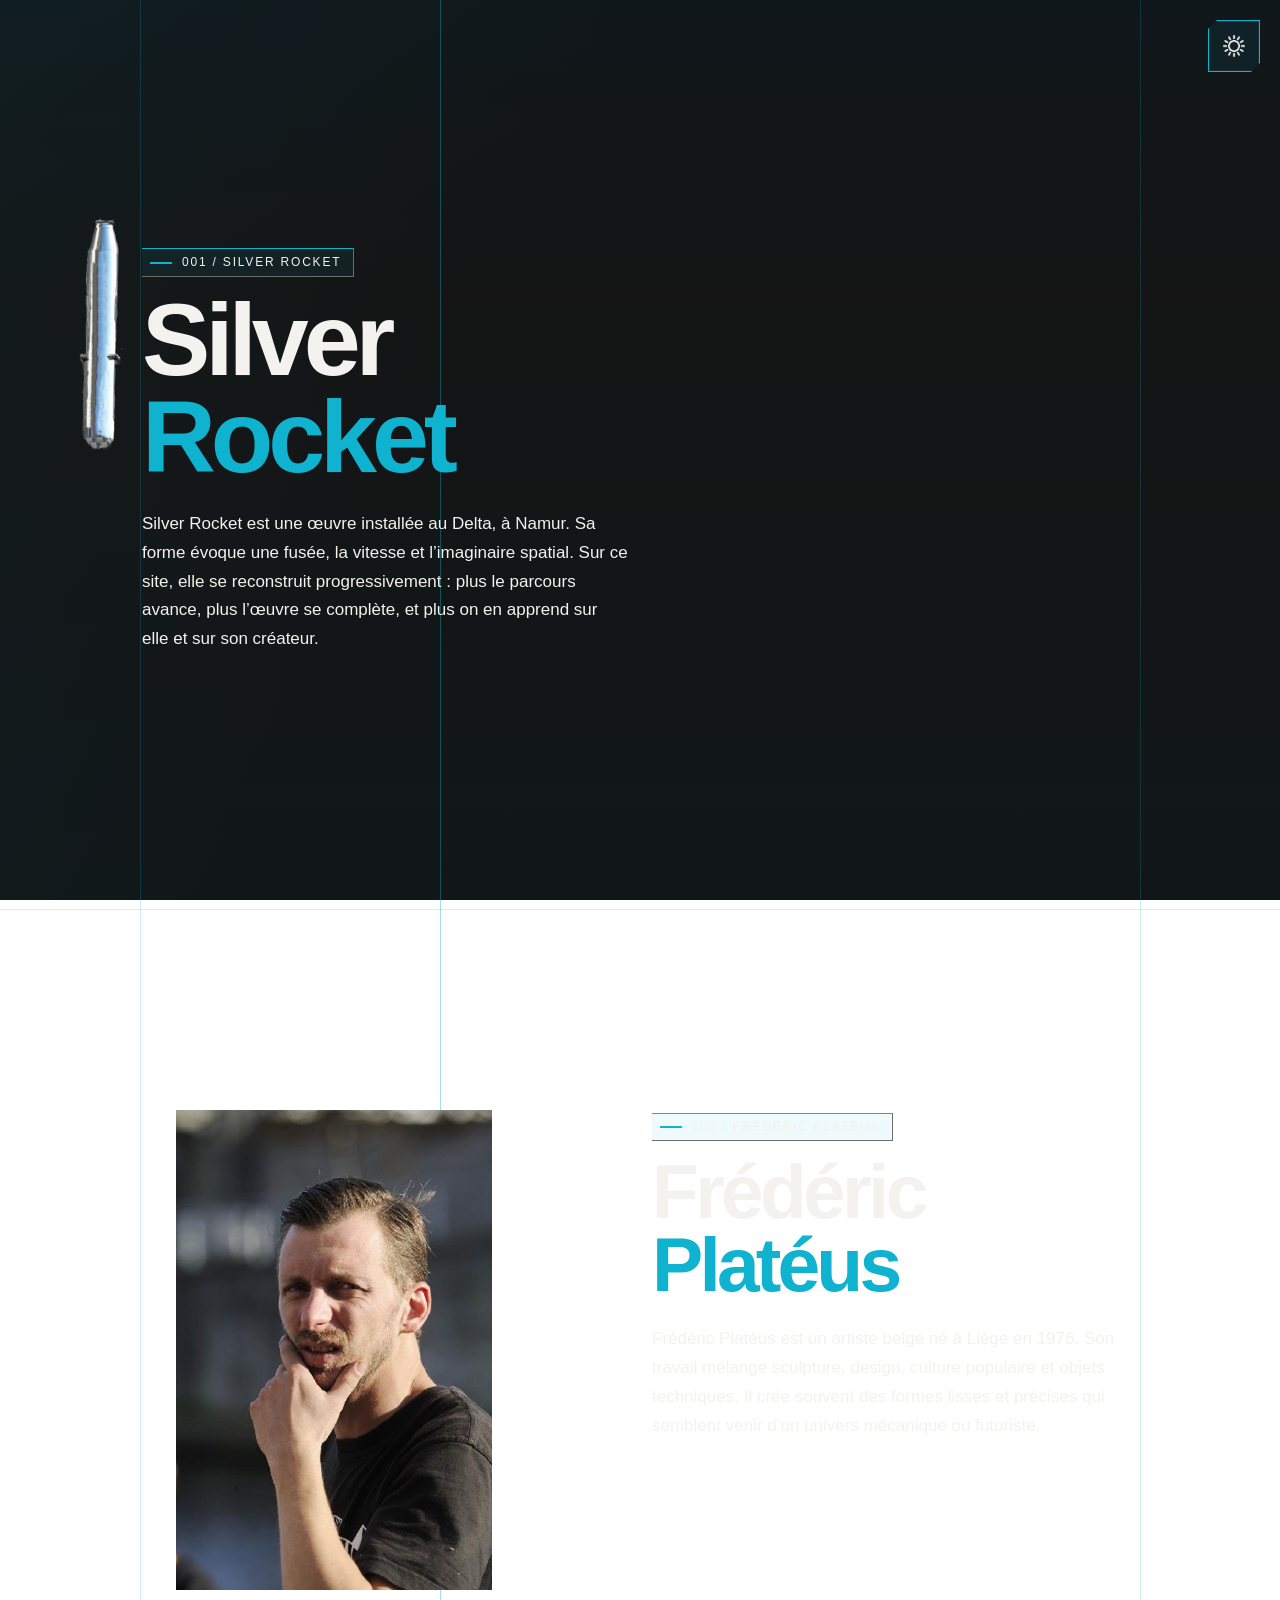
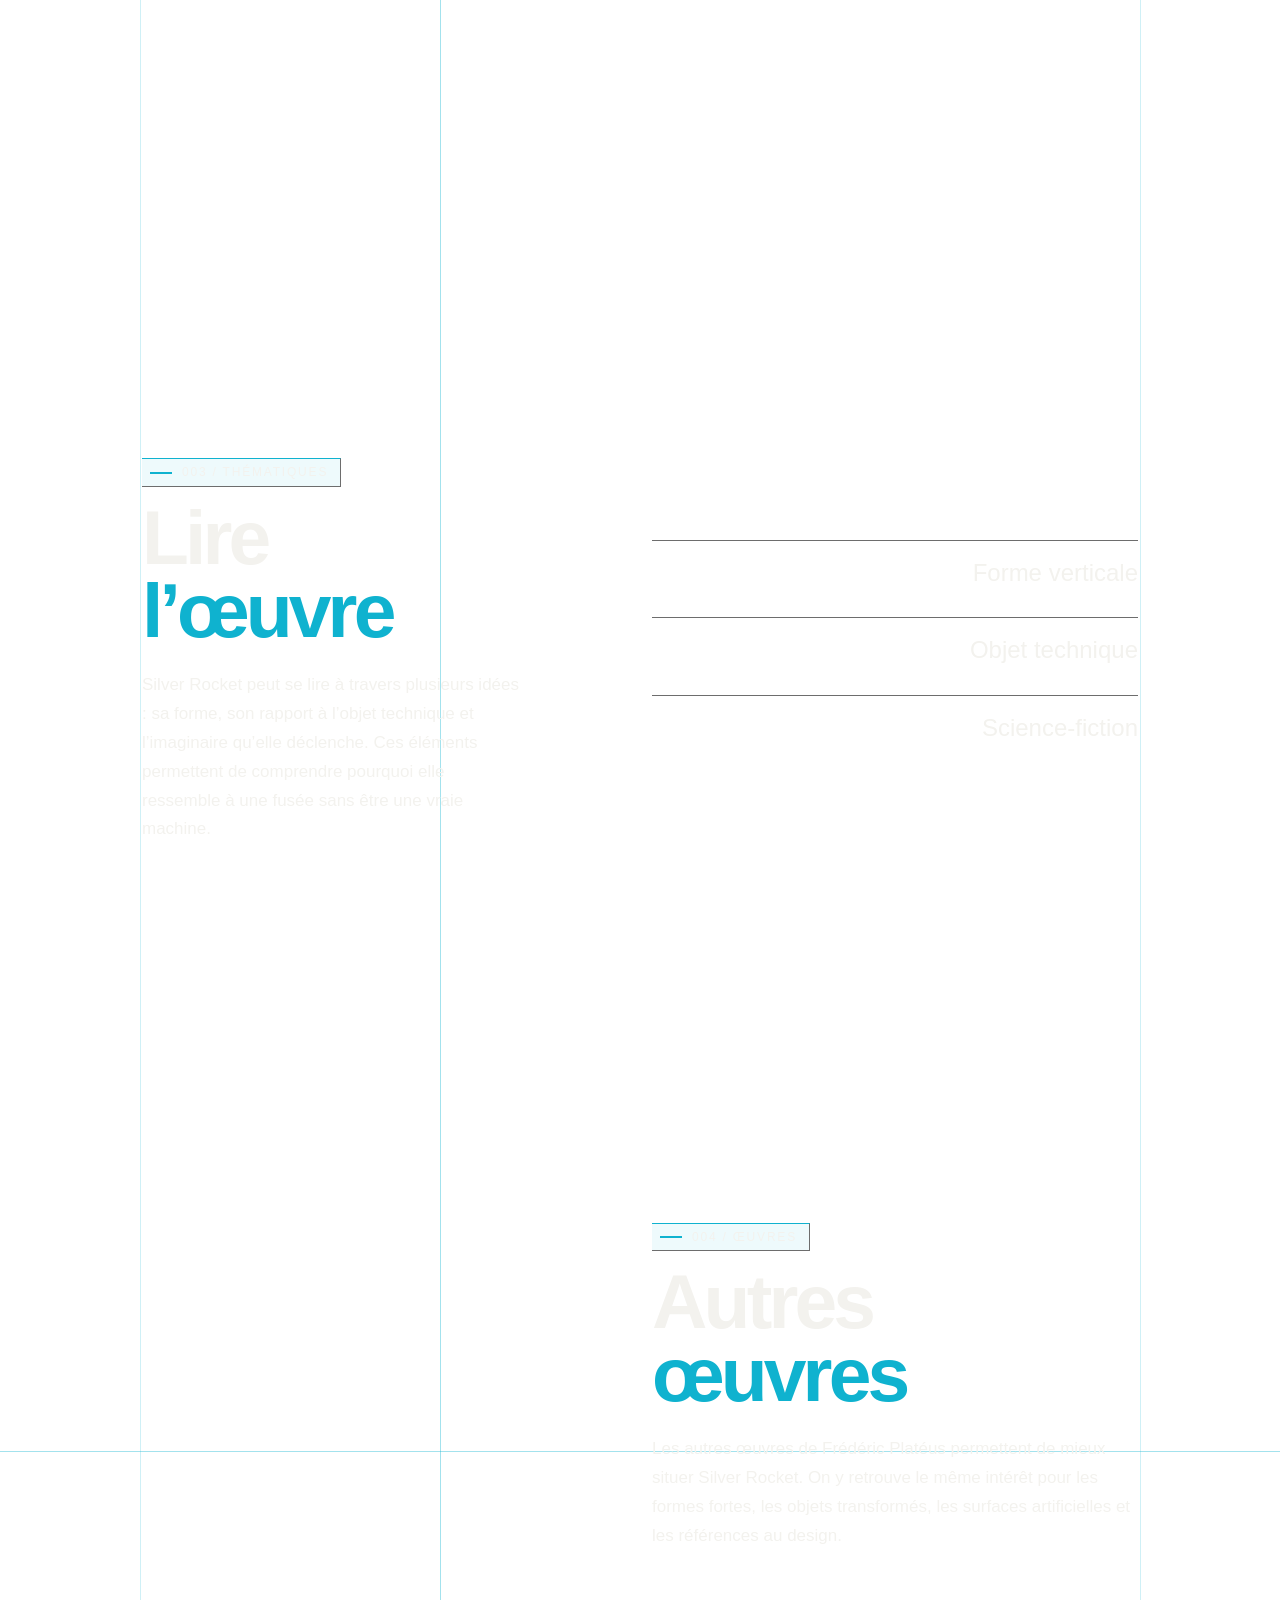
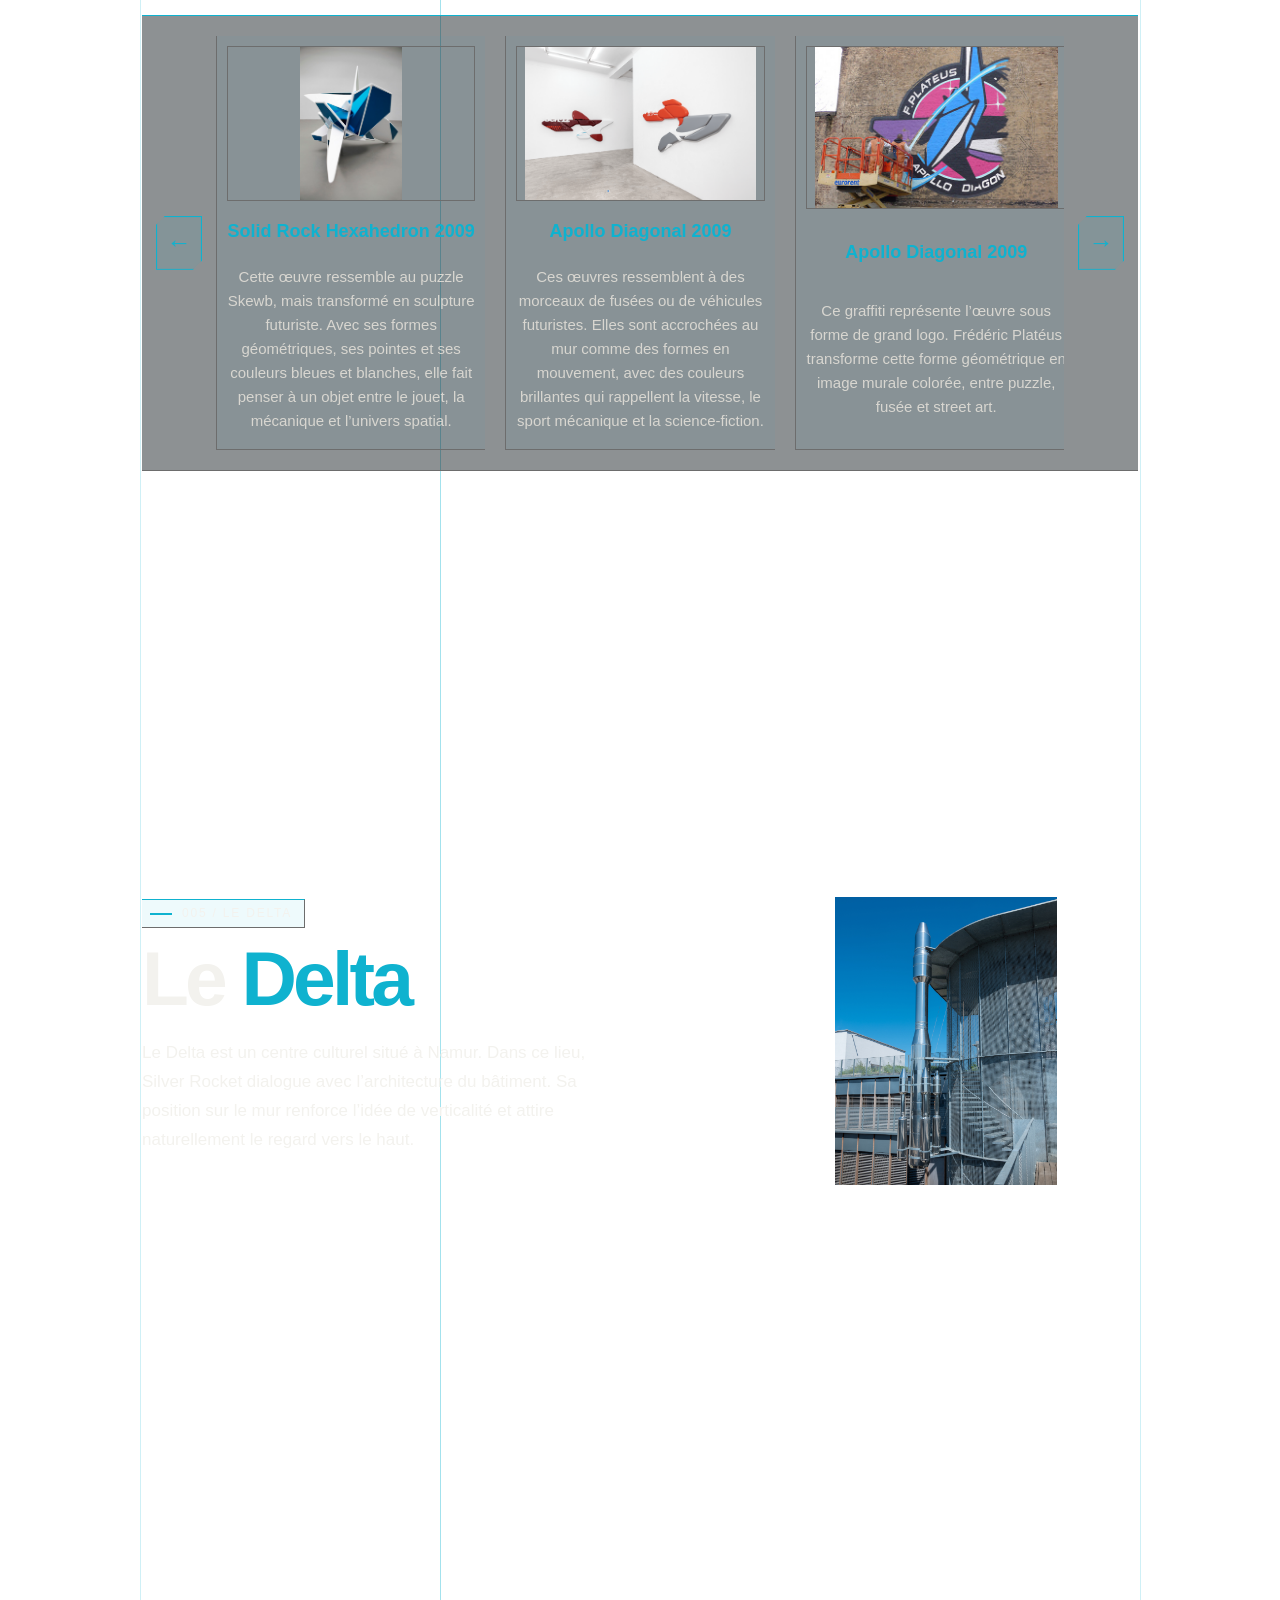
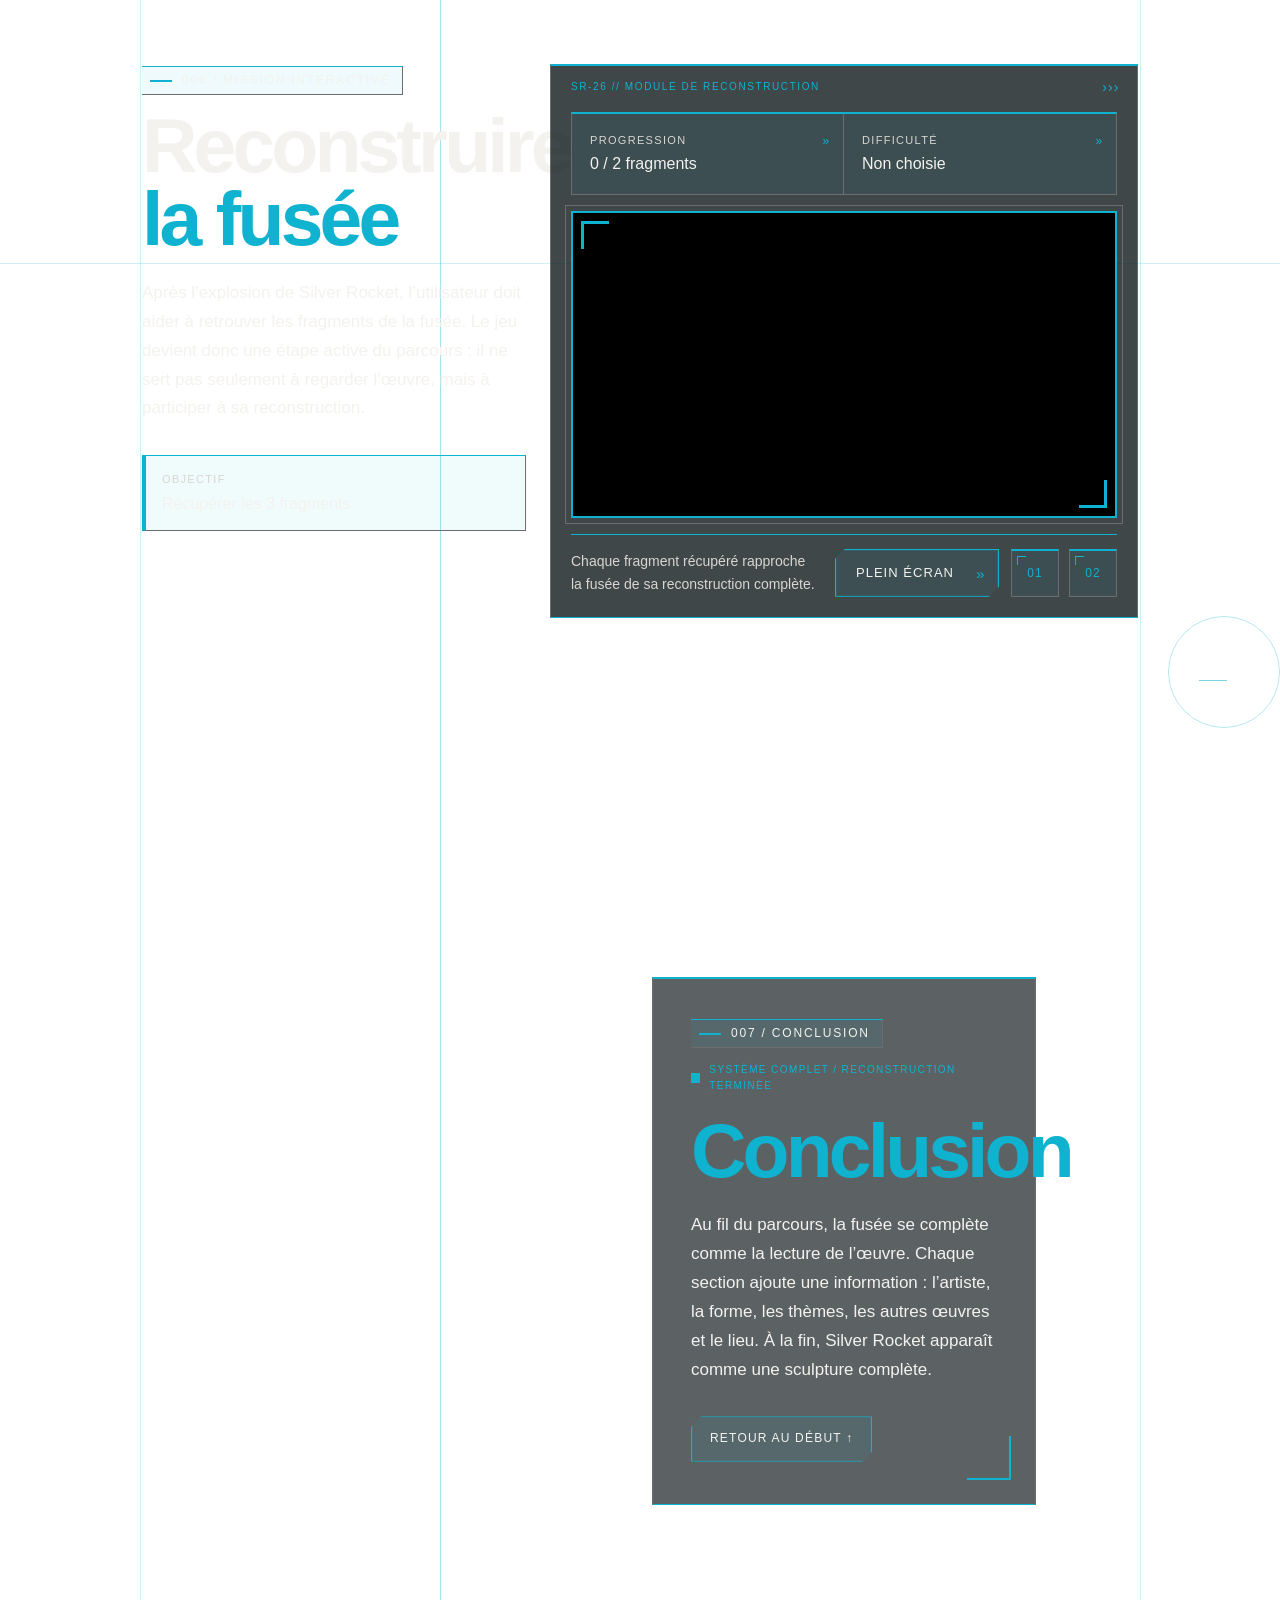
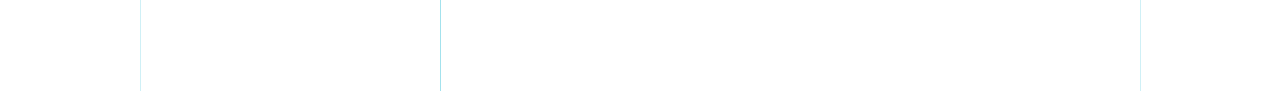
==== commit 923f78e7: "fin des ajouts et normalement fonctionne avec site" ====
--- a/index.html
+++ b/index.html
@@ -238,10 +238,10 @@
           <div class="jeu__barre">
             <div class="jeu__stat">
               <p class="jeu__label">Progression</p>
-              <p class="jeu__valeur" id="jeu__progression">0 / 3 fragments</p>
-            </div>
-
-            <div class="jeu__stat">
+              <p class="jeu__valeur" id="jeu__progression">0 / 2 fragments</p>
+          </div>
+
+          <div class="jeu__stat">
               <p class="jeu__label">Difficulté</p>
               <p class="jeu__valeur" id="jeu__difficulte">Non choisie</p>
             </div>
@@ -259,29 +259,23 @@
           </div>
 
           <div class="jeu__footer">
-            <p class="jeu__texte">
-              Chaque fragment récupéré rapproche la fusée de sa reconstruction complète.
-            </p>
-
-          <div class="jeu__actions">
-            <button class="bouton__plein__ecran" id="bouton__plein__ecran" type="button">
-              Plein écran
-            </button>
-
-            <div class="jeu__fragments" id="jeu__fragments">
-              <div class="fragment__slot" data-fragment="1">
-                <span>01</span>
+                <p class="jeu__texte">
+                  Chaque fragment récupéré rapproche la fusée de sa reconstruction complète.
+                </p>
+              <div class="jeu__actions">
+                <button class="bouton__plein__ecran" id="bouton__plein__ecran" type="button">
+                  Plein écran
+                </button>
+
+                <div class="jeu__fragments" id="jeu__fragments">
+                  <div class="fragment__slot" data-fragment="1">
+                    <span>01</span>
+                </div>
+
+                <div class="fragment__slot" data-fragment="2">
+                  <span>02</span>
+                </div>
               </div>
-
-              <div class="fragment__slot" data-fragment="2">
-                <span>02</span>
-              </div>
-
-              <div class="fragment__slot" data-fragment="3">
-                <span>03</span>
-              </div>
-            </div>
-          </div>
           </div>
           </div>
         </div>
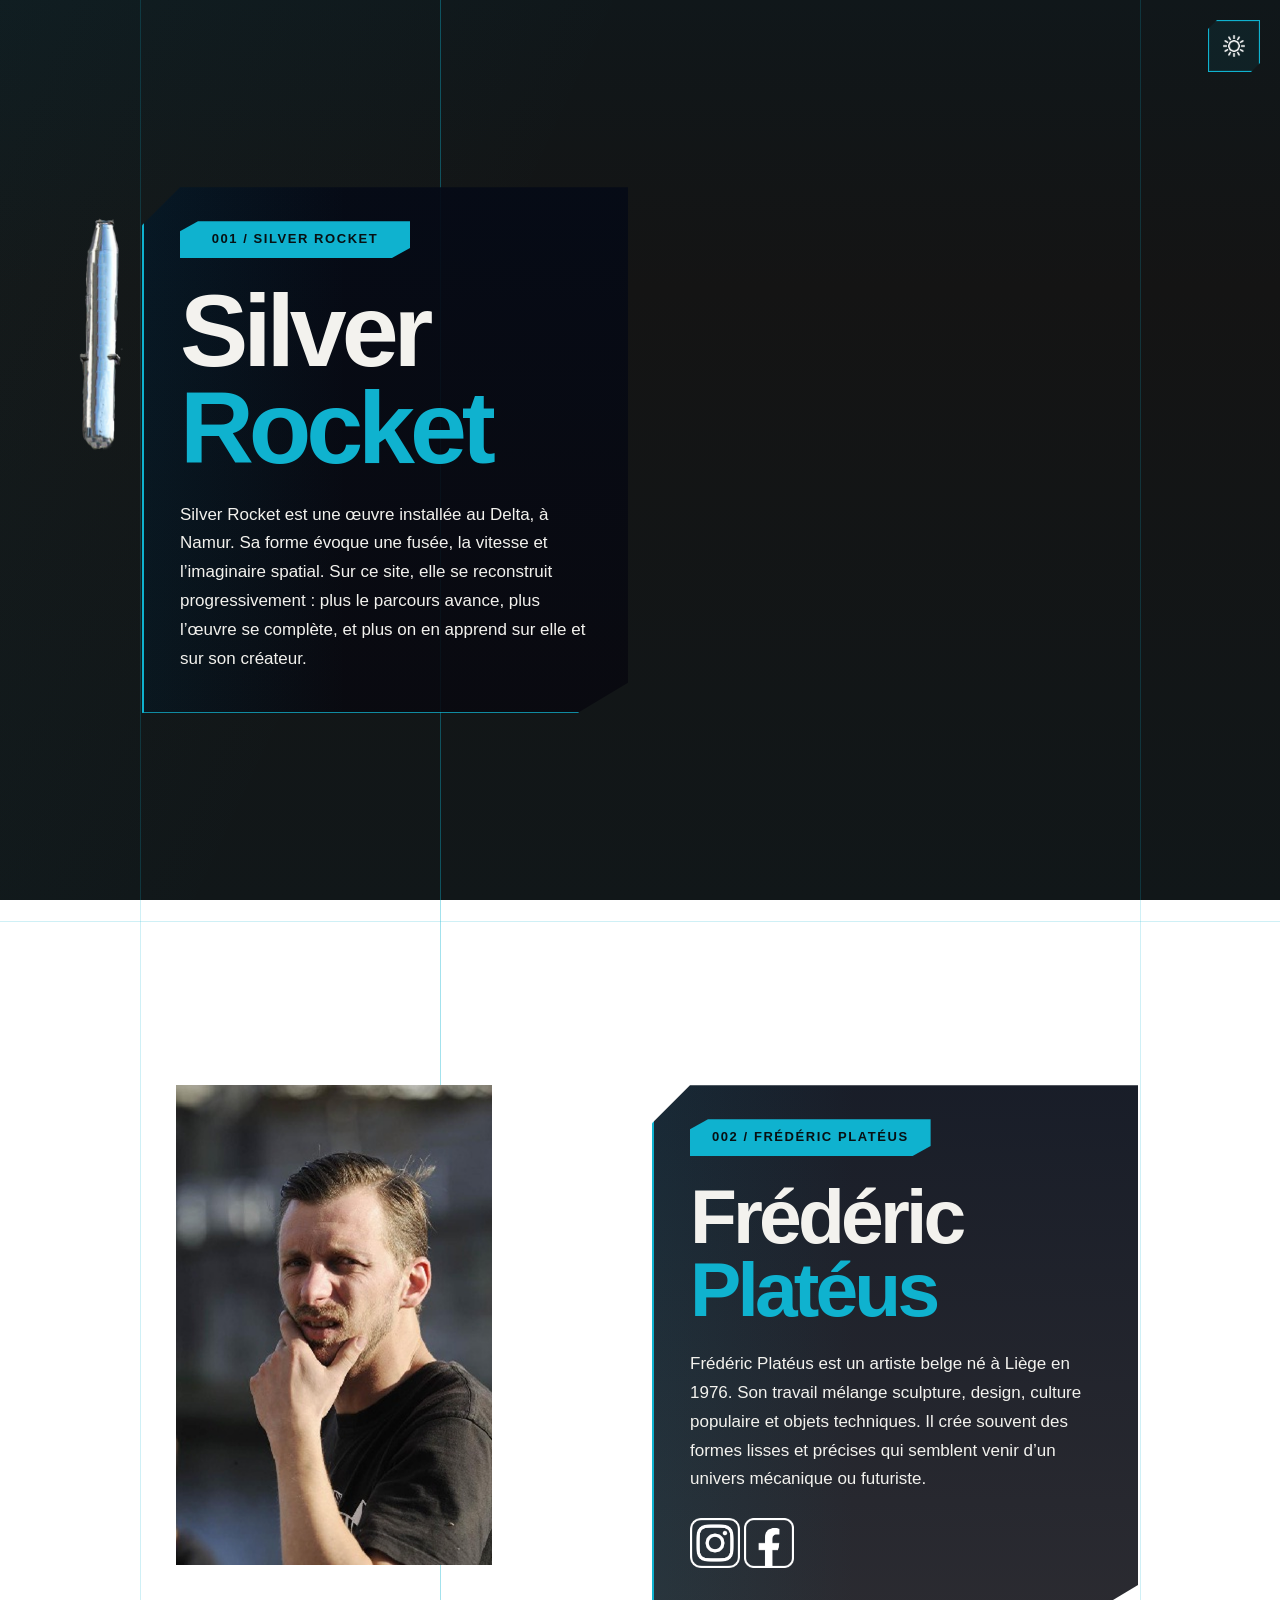
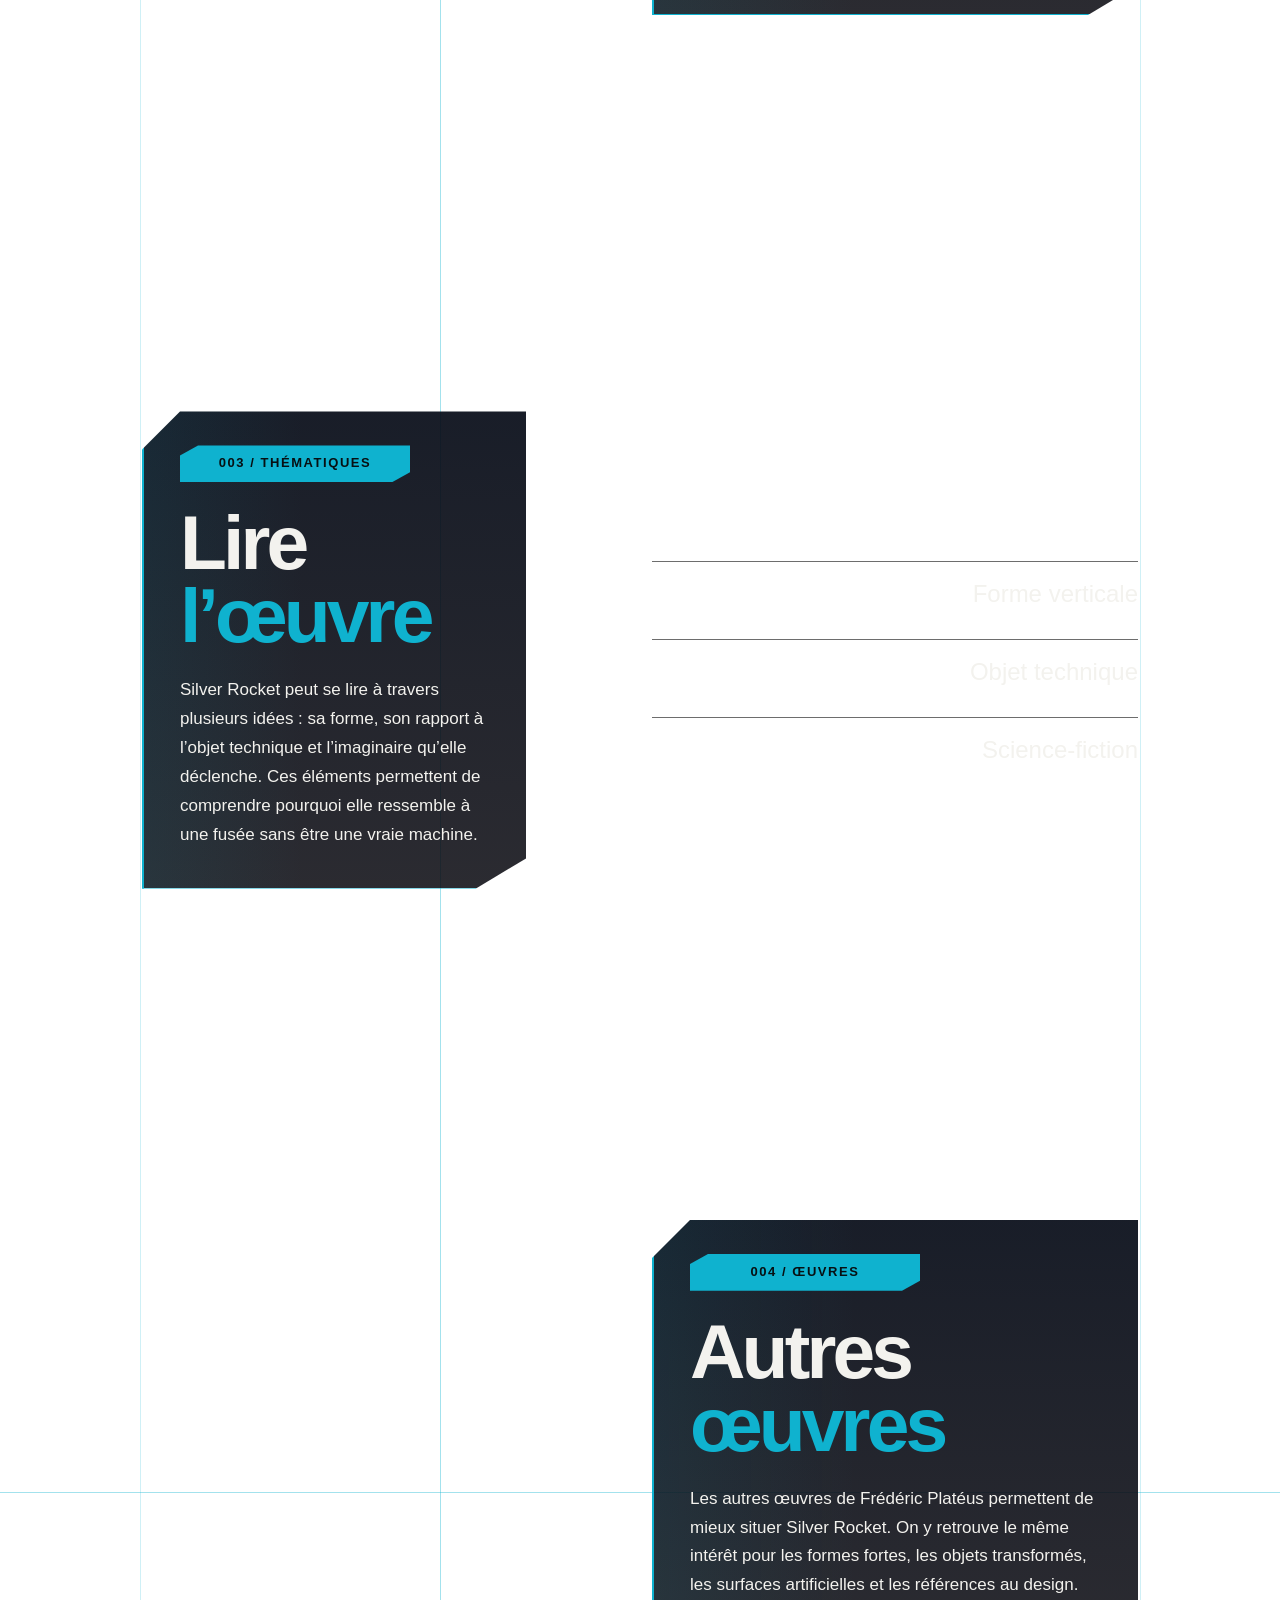
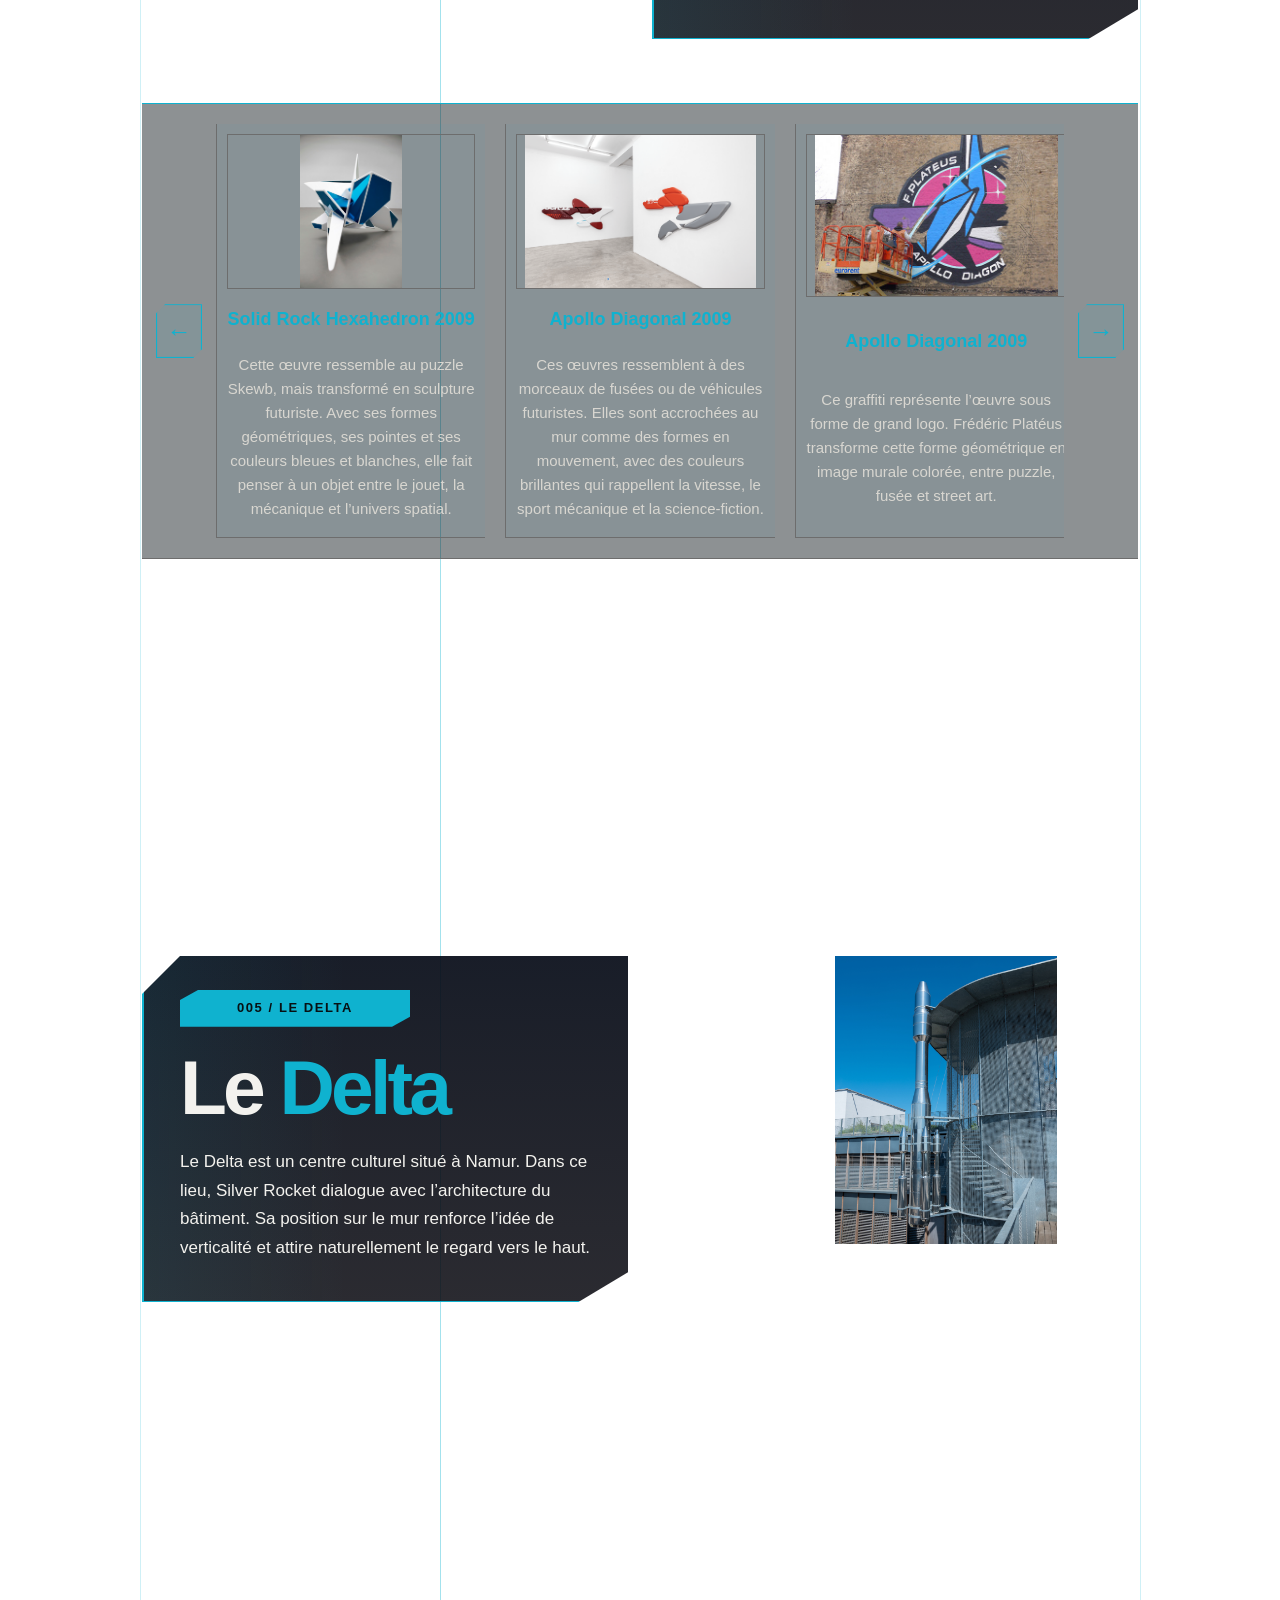
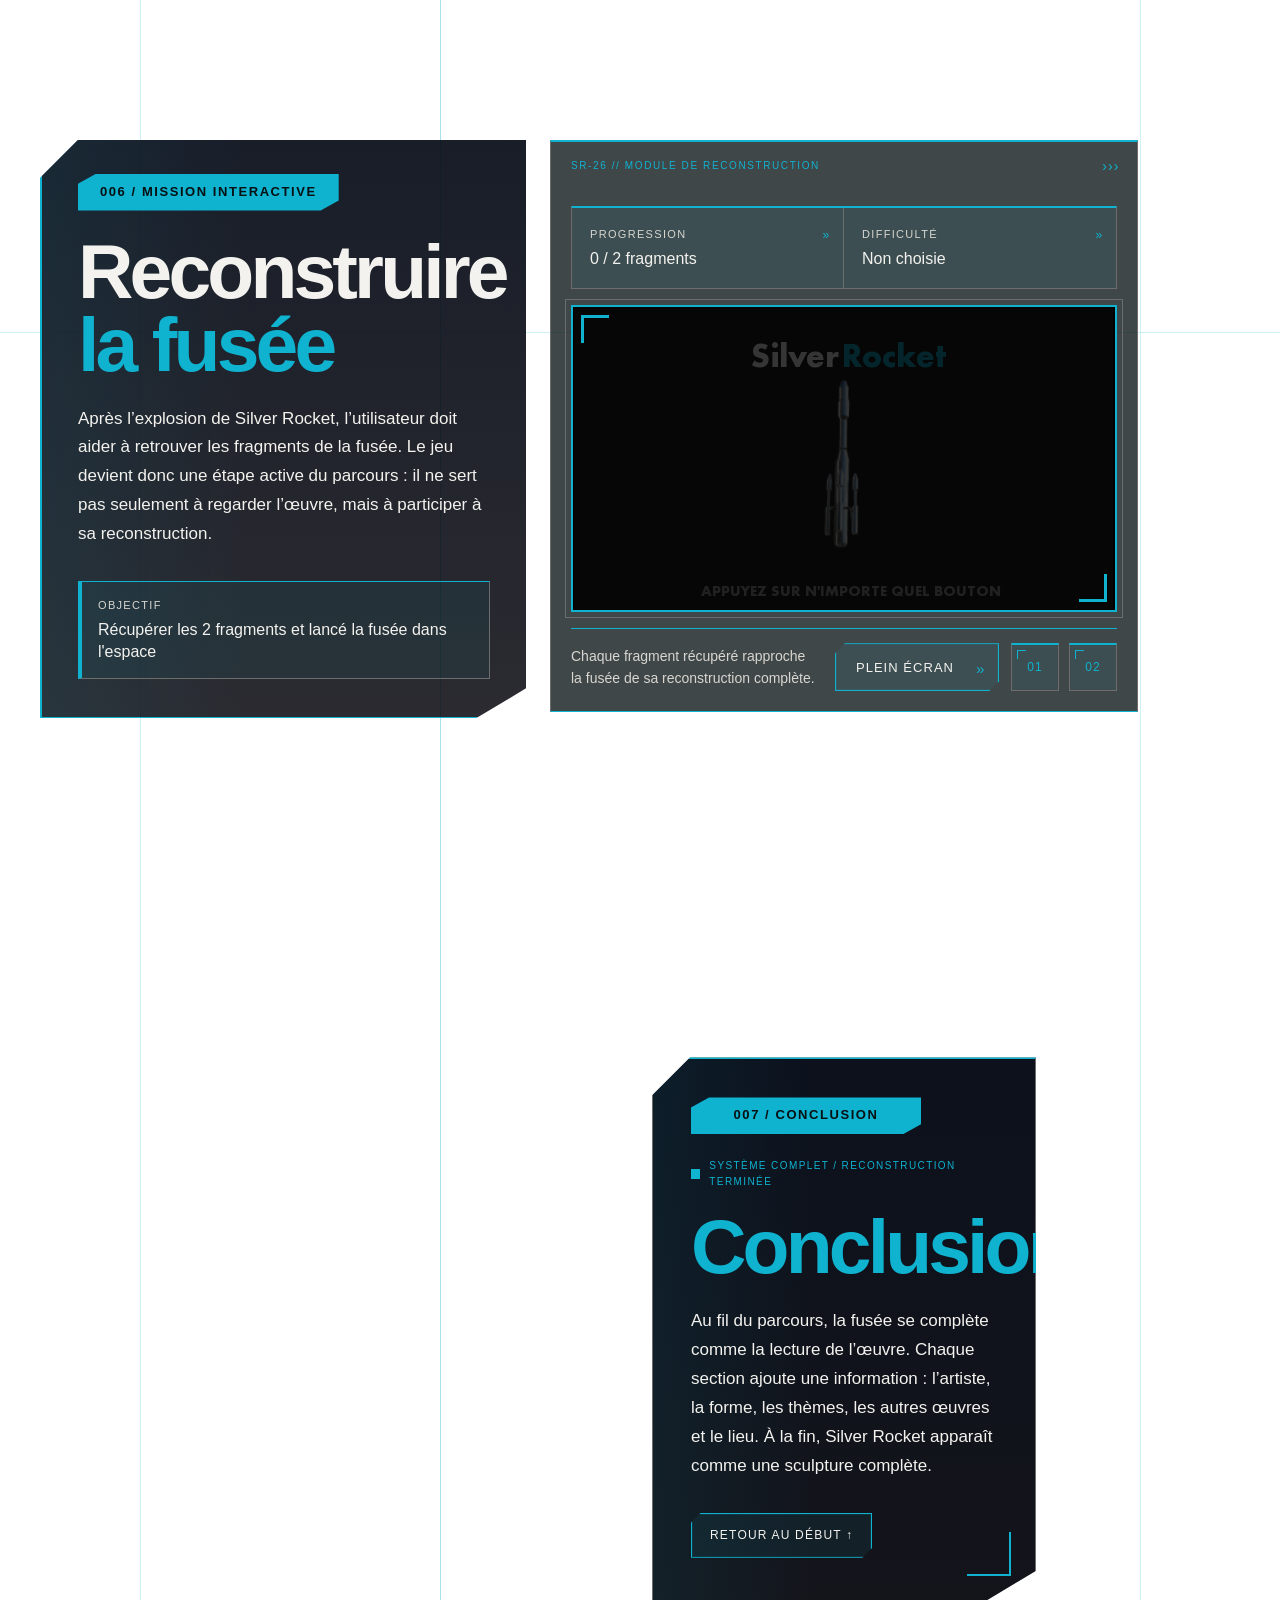
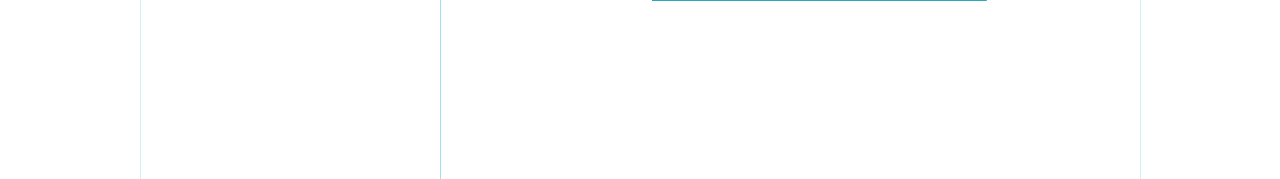
==== commit 59fac330: "re etablissement de la da plus qq changement" ====
--- a/index.html
+++ b/index.html
@@ -228,12 +228,16 @@
           <div class="jeu__infos">
             <div class="jeu__info">
               <p class="jeu__label">Objectif</p>
-              <p class="jeu__valeur">Récupérer les 3 fragments</p>
+              <p class="jeu__valeur">Récupérer les 2 fragments et lancé la fusée dans l'espace</p>
             </div>
           </div>
         </div>
 
         <div class="interface__jeu">
+            <div class="interface__entete">
+            <p class="interface__code">SR-26 // MODULE DE RECONSTRUCTION</p>
+            <p class="interface__chevrons">› › ›</p>
+          </div>
 
           <div class="jeu__barre">
             <div class="jeu__stat">
--- a/style.css
+++ b/style.css
@@ -80,8 +80,21 @@
 }
 
 .contenu__texte {
-  width: 100%;
-  max-width: none;
+  position: relative;
+  padding: 34px 36px 38px;
+  border-left: 2px solid var(--couleur-touche);
+  border-bottom: 1px solid var(--couleur-touche);
+  background:
+    linear-gradient(90deg, rgba(15, 178, 207, 0.08), transparent 42%),
+    linear-gradient(180deg, rgba(5, 10, 22, 0.92), rgba(8, 8, 15, 0.86));
+  clip-path: polygon(
+    38px 0,
+    100% 0,
+    100% calc(100% - 30px),
+    calc(100% - 50px) 100%,
+    0 100%,
+    0 38px
+  );
 }
 
 /* Bouton de thème */
@@ -125,27 +138,24 @@
 
 .numero__section {
   display: inline-flex;
-  align-items: center;
-  gap: 10px;
-  min-height: 28px;
-  margin-bottom: 14px;
-  padding: 5px 12px 5px 8px;
-  border-top: 1px solid var(--couleur-touche);
-  border-right: 1px solid var(--couleur-gris-clair);
-  border-bottom: 1px solid var(--couleur-gris-clair);
-  background-color: rgba(15, 178, 207, 0.07);
-  color: var(--couleur-texte);
-  font-size: 12px;
-  line-height: 1.4;
-  letter-spacing: 0.15em;
+  min-width: 230px;
+  justify-content: center;
+  margin-bottom: 24px;
+  padding: 8px 22px;
+  background-color: var(--couleur-touche);
+  color: #071013;
+  font-size: 13px;
+  font-weight: 700;
+  letter-spacing: 0.12em;
   text-transform: uppercase;
-}
-
-.numero__section::before {
-  content: "";
-  width: 22px;
-  height: 2px;
-  background-color: var(--couleur-touche);
+  clip-path: polygon(
+    18px 0,
+    100% 0,
+    100% calc(100% - 10px),
+    calc(100% - 18px) 100%,
+    0 100%,
+    0 10px
+  );
 }
 
 h1,
@@ -355,7 +365,7 @@
   grid-column: 7 / 12;
   display: grid;
   gap: 12px;
-  padding-top: 84px;
+  padding-top: 150px;
 }
 
 .bouton__thematique {
@@ -508,36 +518,11 @@
 /* Interface du jeu */
 
 .ecran__jeu .contenu__texte {
-  grid-column: 2 / 6;
+  grid-column: 1 / 6;
 }
 
 .ecran__jeu {
   position: relative;
-}
-
-.ecran__jeu::before {
-  content: "";
-  position: absolute;
-  right: -40px;
-  bottom: 7%;
-  width: 110px;
-  height: 110px;
-  border: 1px solid var(--couleur-touche);
-  border-radius: 50%;
-  opacity: 0.3;
-  pointer-events: none;
-}
-
-.ecran__jeu::after {
-  content: "";
-  position: absolute;
-  right: 13px;
-  bottom: calc(7% + 47px);
-  width: 28px;
-  height: 1px;
-  background-color: var(--couleur-touche);
-  opacity: 0.55;
-  pointer-events: none;
 }
 
 .jeu__infos {
@@ -582,21 +567,22 @@
   background-color: rgba(5, 14, 17, 0.76);
 }
 
-.interface__jeu::before {
-  content: "SR-26  //  MODULE DE RECONSTRUCTION";
-  position: absolute;
-  top: 13px;
-  left: 20px;
+.interface__entete {
+  display: flex;
+  justify-content: space-between;
+  align-items: center;
+  margin-top: -33px;
+  margin-bottom: 13px;
+}
+
+.interface__code {
   color: var(--couleur-touche);
   font-size: 10px;
   letter-spacing: 0.16em;
-}
-
-.interface__jeu::after {
-  content: "› › ›";
-  position: absolute;
-  top: 10px;
-  right: 20px;
+  text-transform: uppercase;
+}
+
+.interface__chevrons {
   color: var(--couleur-touche);
   font-size: 14px;
   letter-spacing: -0.1em;
@@ -1003,15 +989,16 @@
     padding: 42px 12px 14px;
   }
 
-  .interface__jeu::before {
-    left: 12px;
-    font-size: 9px;
-  }
-
-  .interface__jeu::after,
-  .ecran__jeu::before,
-  .ecran__jeu::after {
-    display: none;
+  .interface__entete {
+  margin-top: -29px;
+  }
+
+  .interface__code {
+  font-size: 9px;
+  }
+
+  .interface__chevrons {
+  display: none;
   }
 
   .jeu__barre {
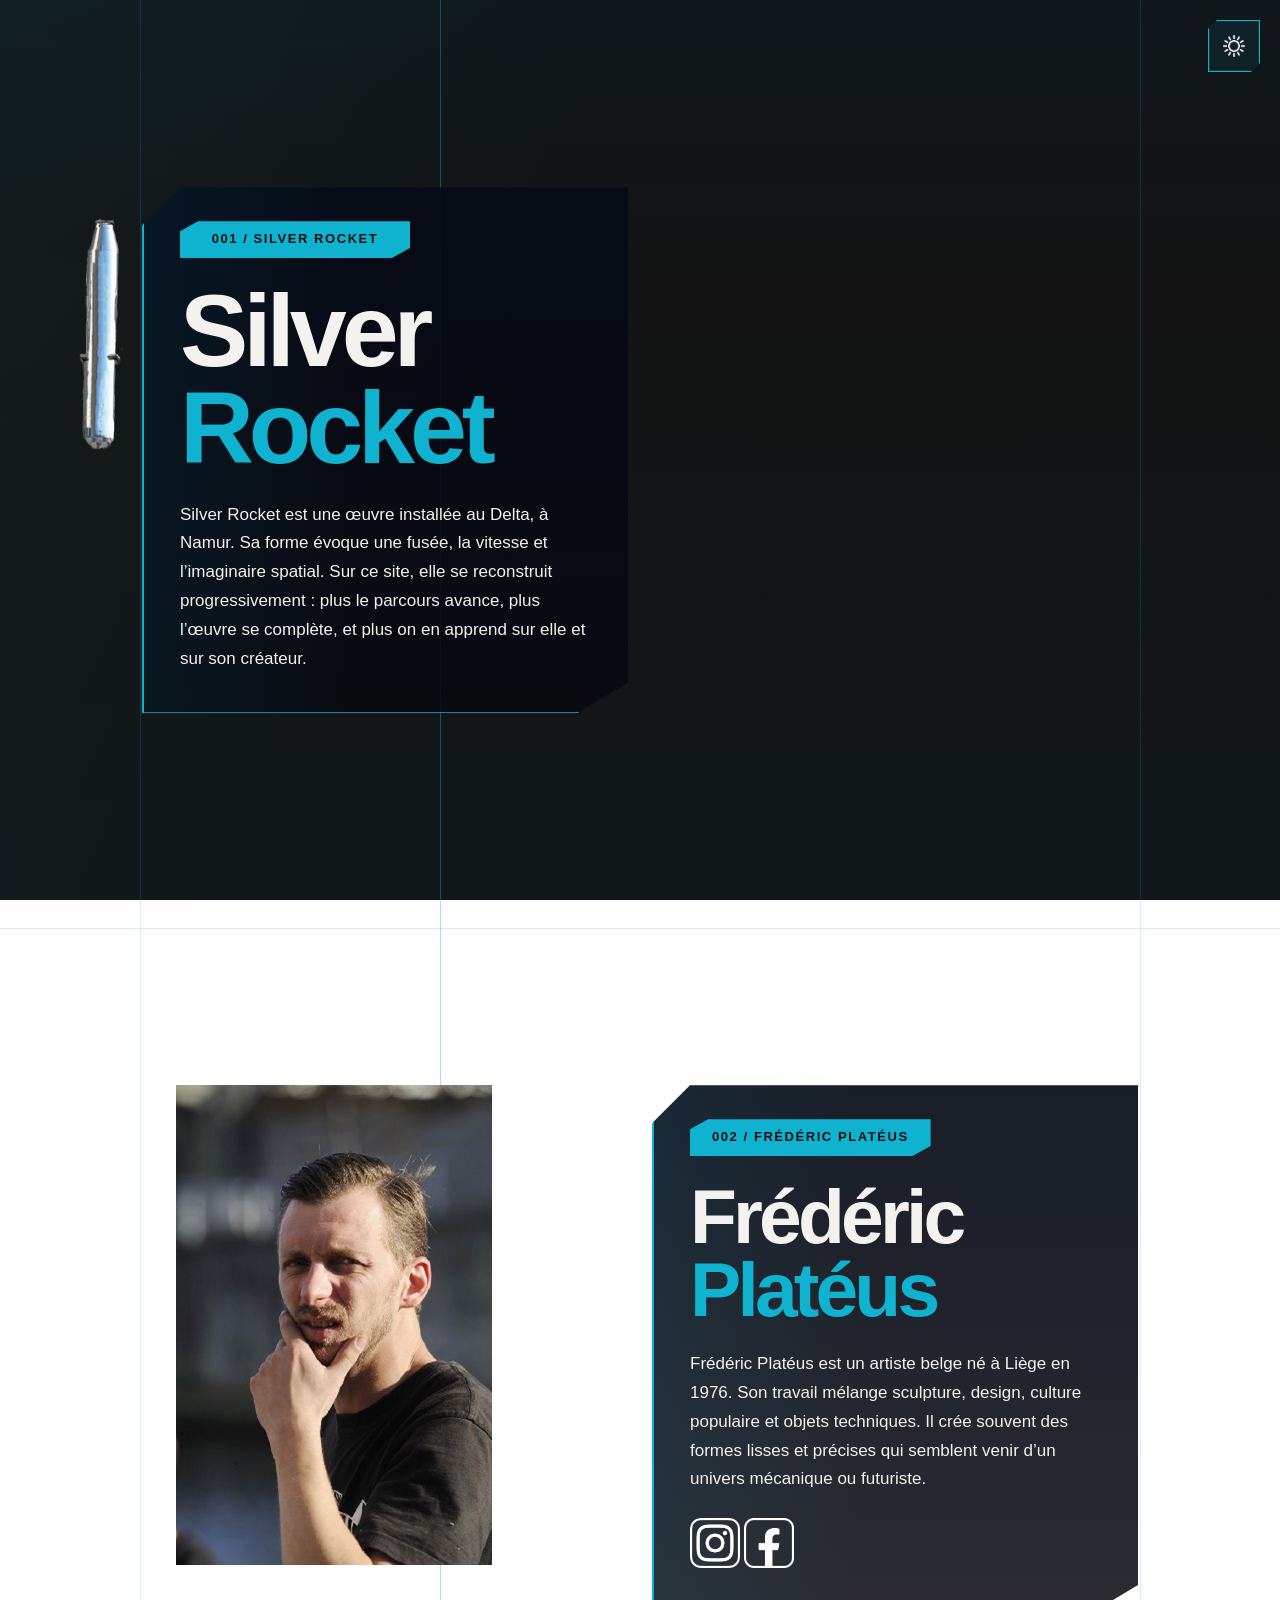
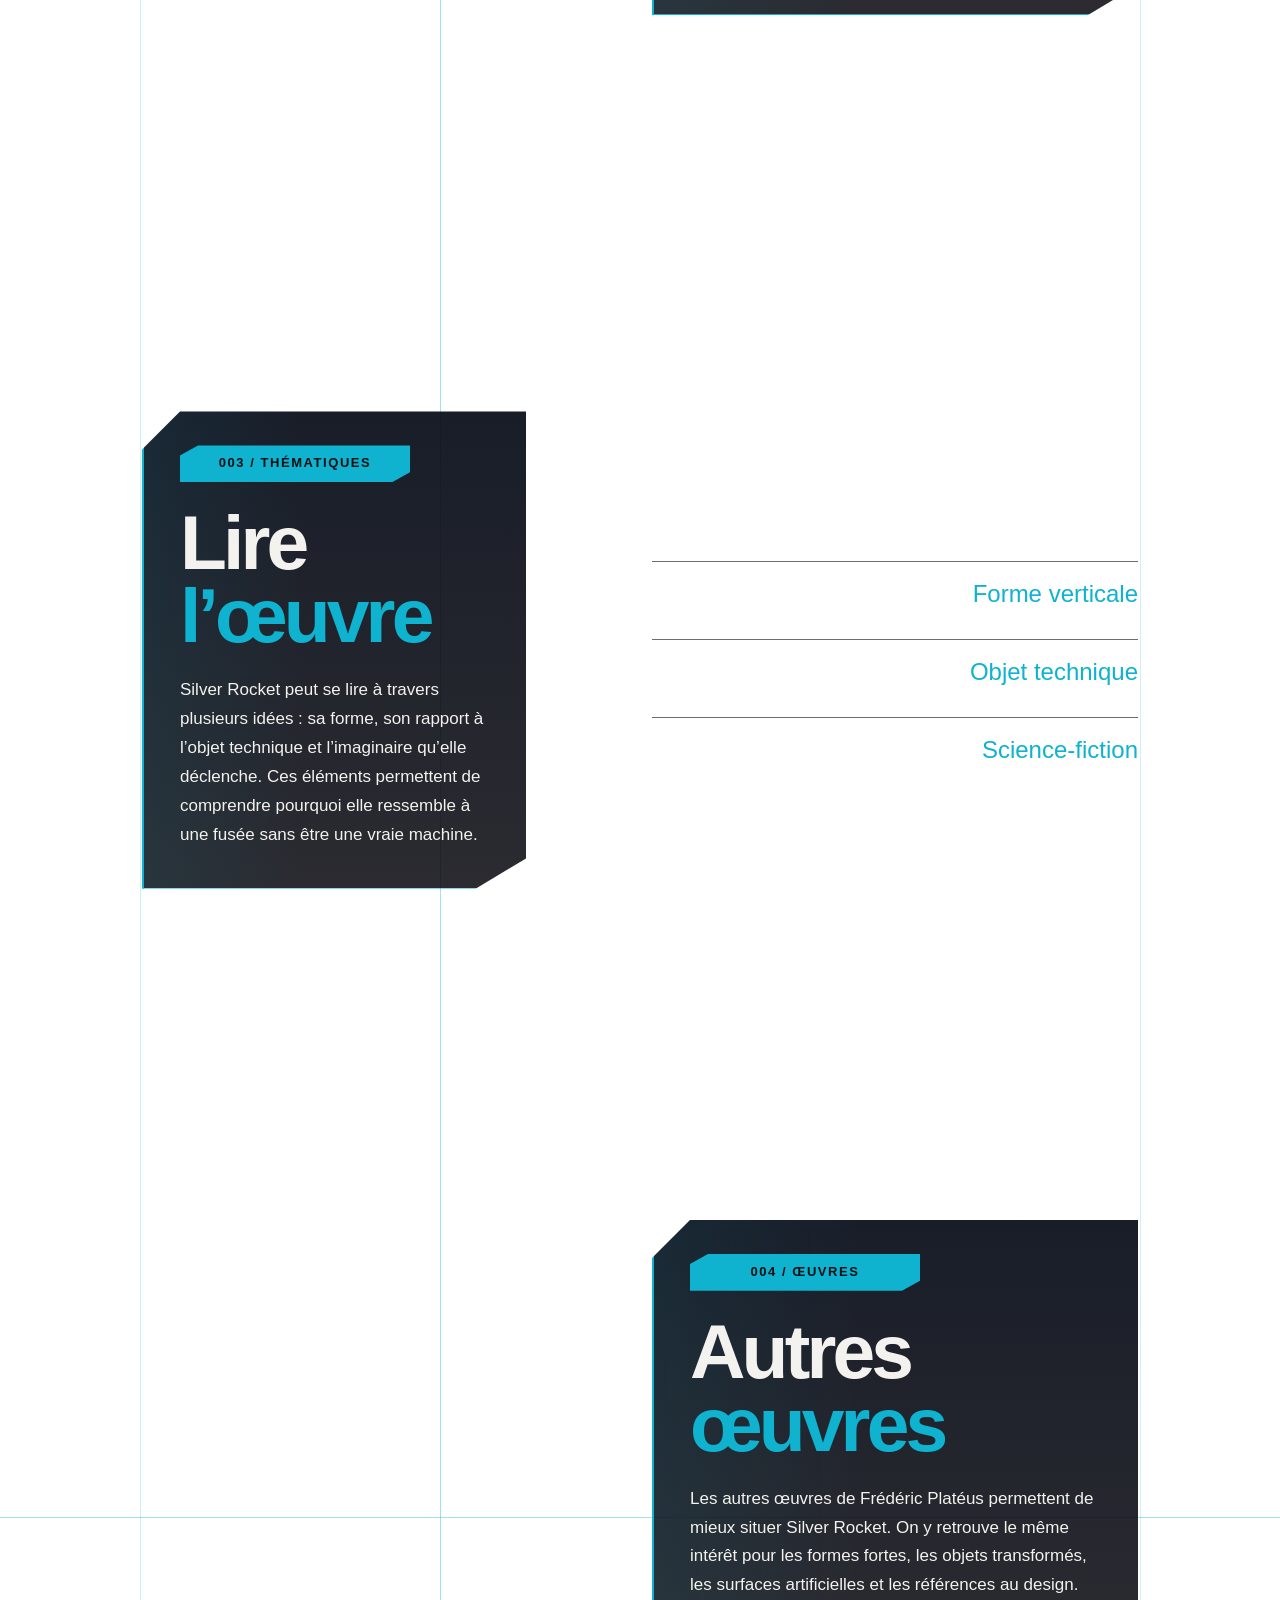
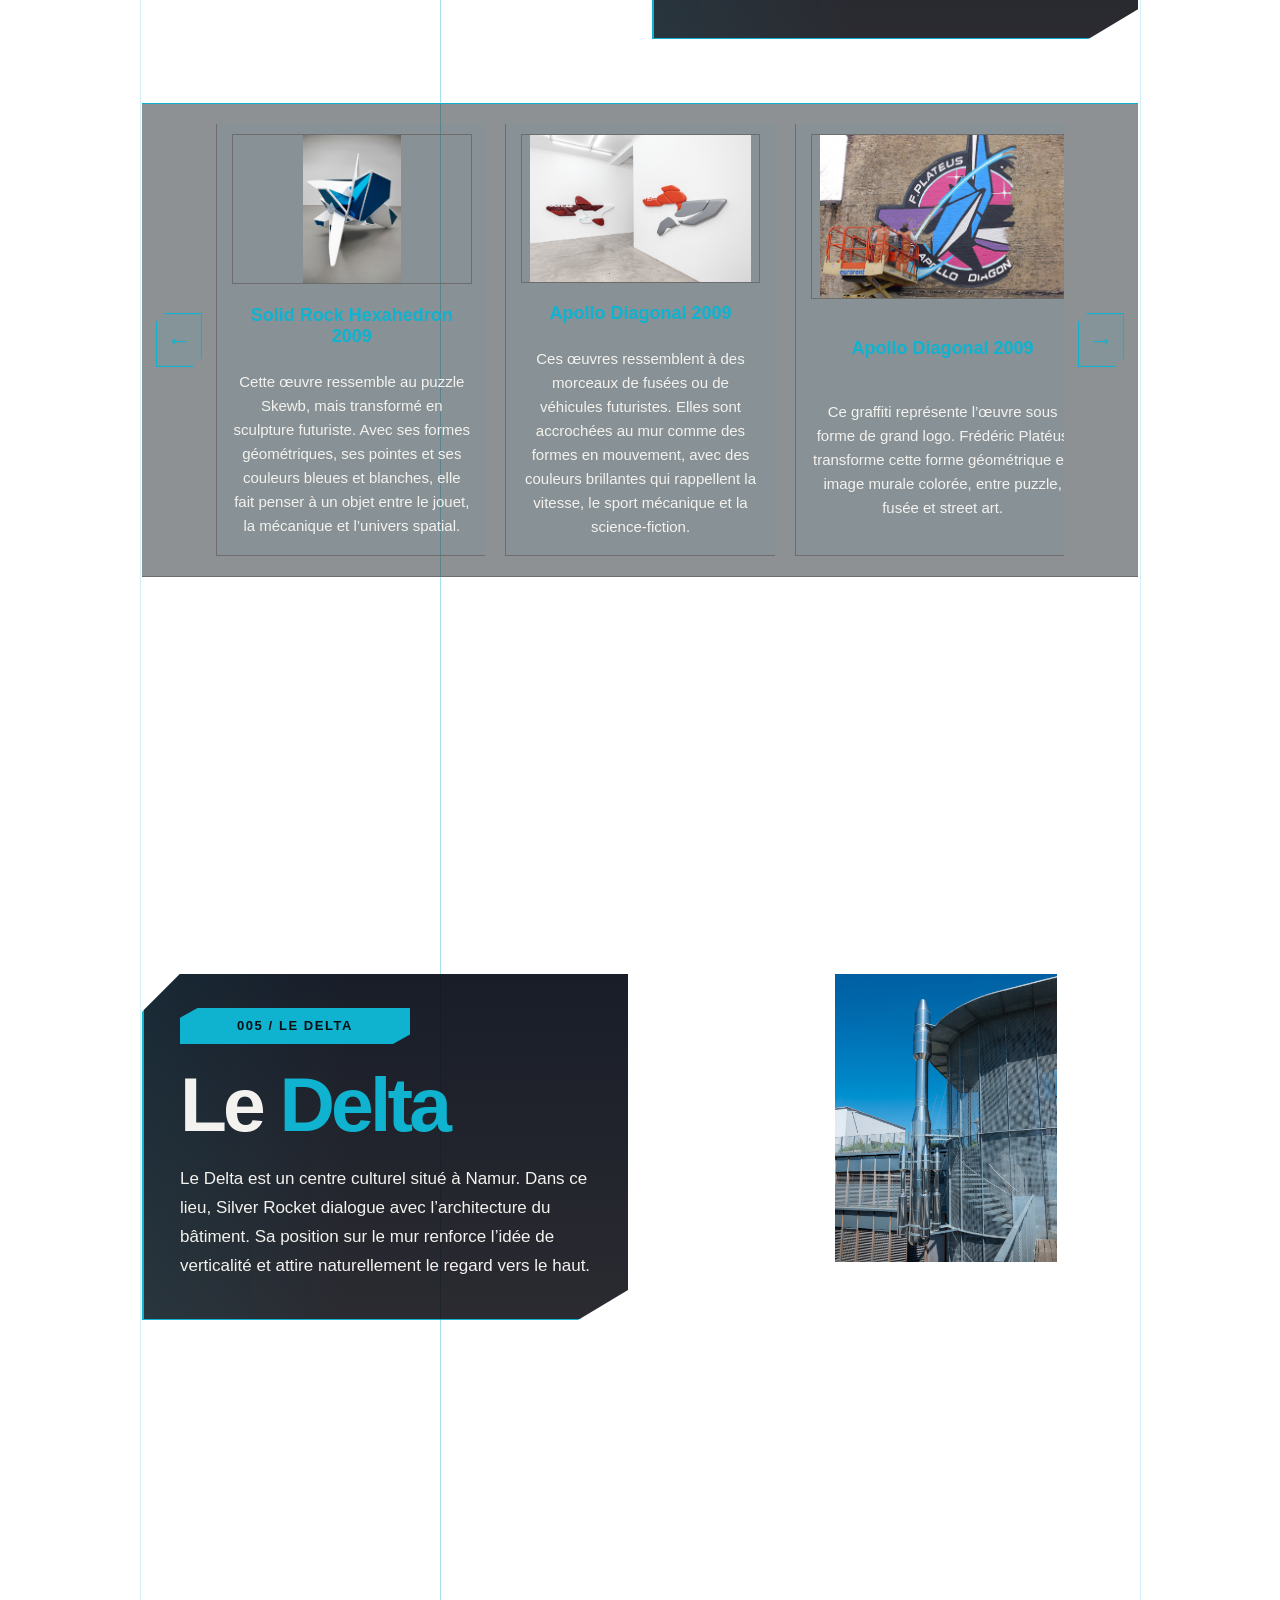
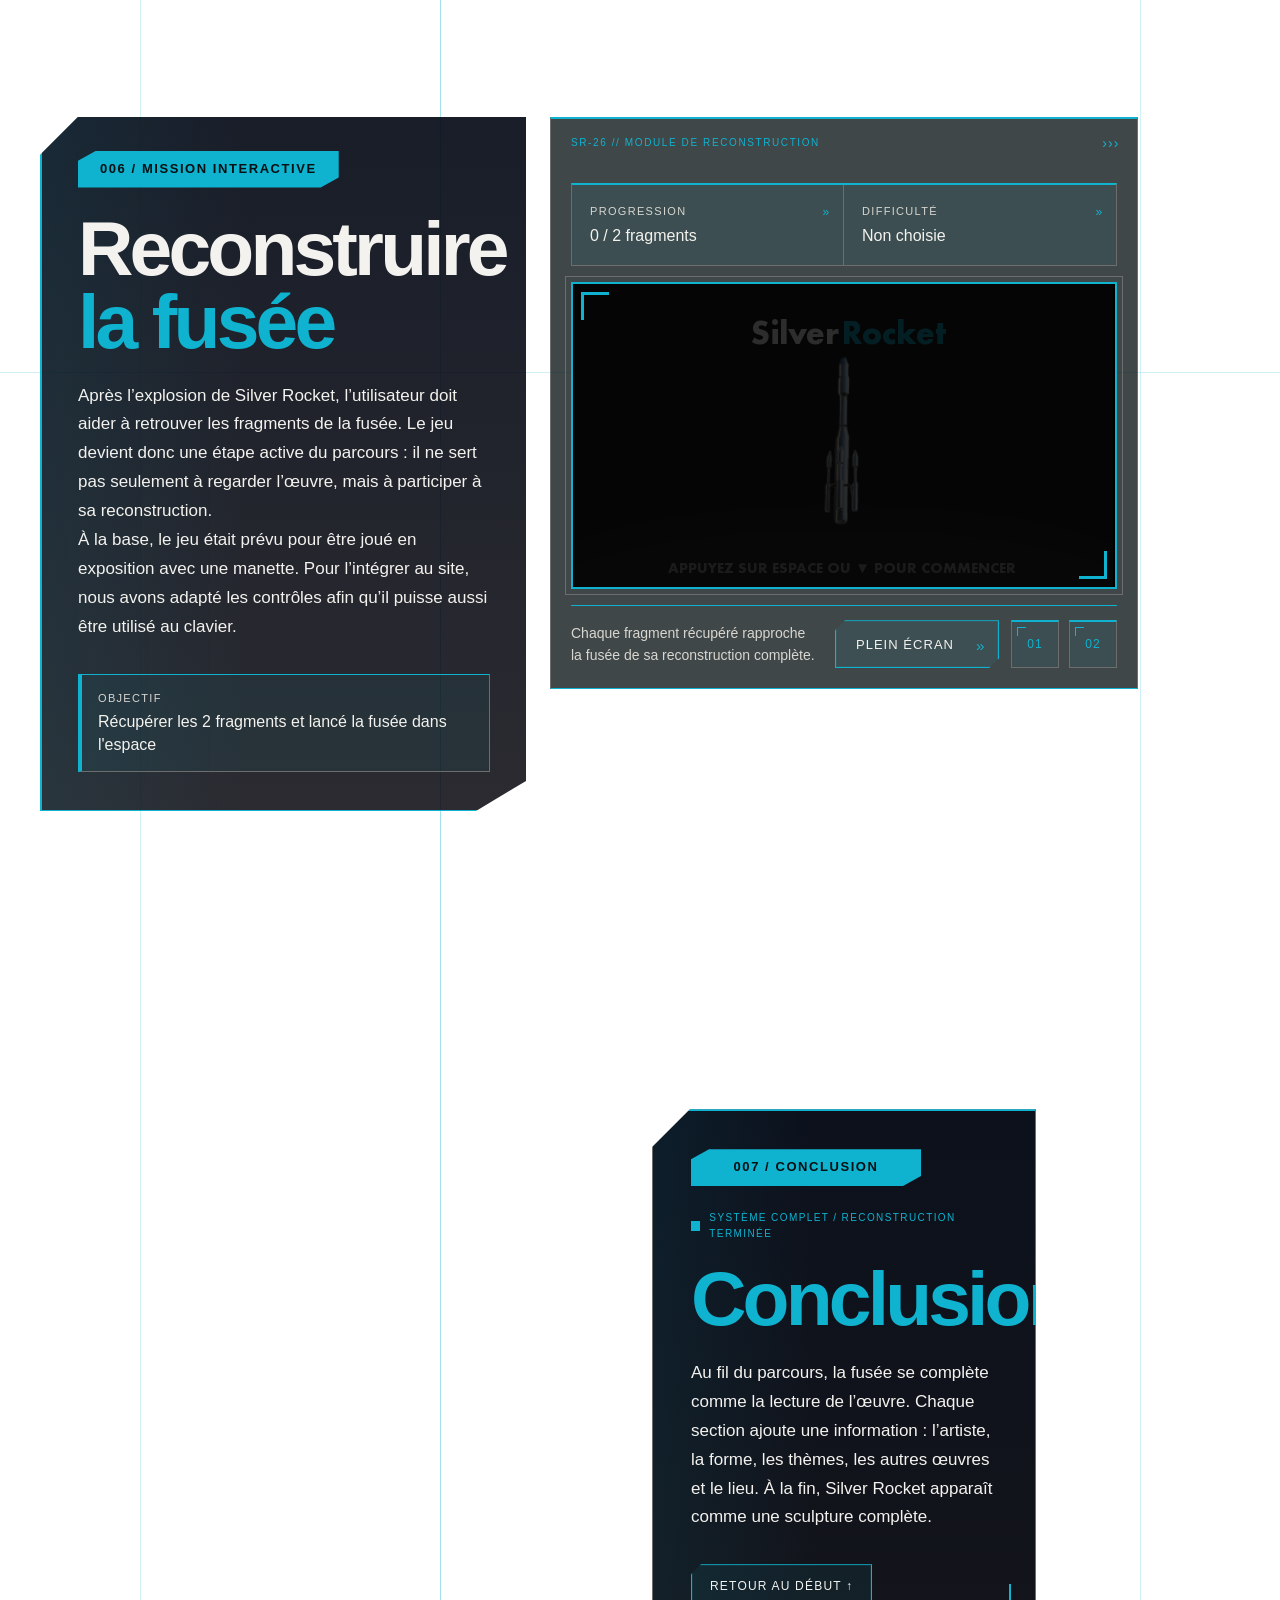
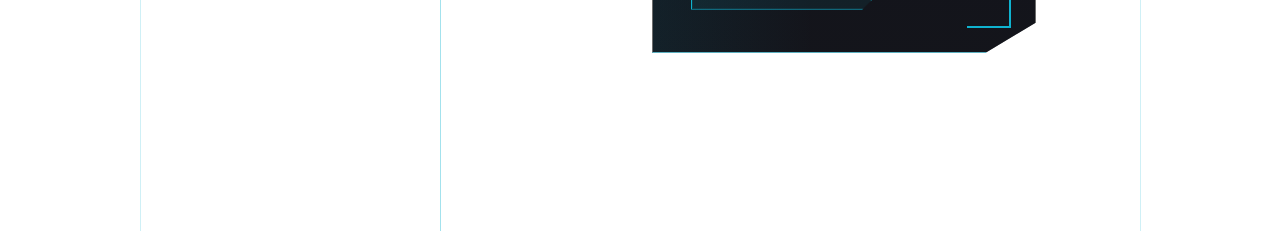
==== commit 808e5411: "reglage buf finale de lecran en fullscren" ====
--- a/index.html
+++ b/index.html
@@ -224,6 +224,9 @@
           <p class="texte__section">
             Après l’explosion de Silver Rocket, l’utilisateur doit aider à retrouver les fragments de la fusée. Le jeu devient donc une étape active du parcours : il ne sert pas seulement à regarder l’œuvre, mais à participer à sa reconstruction.
           </p>
+          <p class="texte__section">
+            À la base, le jeu était prévu pour être joué en exposition avec une manette. Pour l’intégrer au site, nous avons adapté les contrôles afin qu’il puisse aussi être utilisé au clavier.
+          </p>
 
           <div class="jeu__infos">
             <div class="jeu__info">
--- a/style.css
+++ b/style.css
@@ -3,9 +3,12 @@
 :root {
   --couleur-fond: #141414;
   --couleur-texte: #F3F2EE;
+  --couleur-texte-panneau: #F3F2EE;
+  --couleur-gris-panneau: #D8D6D0;
   --couleur-touche: #0FB2CF;
   --couleur-gris-clair: #6D6D6D;
   --couleur-gris-fonce: #D8D6D0;
+  --couleur-texte-page: #F3F2EE;
 
   --font-principale: "Futura", Arial, Helvetica, sans-serif;
 }
@@ -39,10 +42,14 @@
 
 body.theme__clair {
   --couleur-fond: #F3F2EE;
-  --couleur-texte: #141414;
+  --couleur-texte: #ffffff;
+  --couleur-texte-panneau: #F3F2EE;
+  --couleur-gris-panneau: #D8D6D0;
   --couleur-touche: #0FB2CF;
   --couleur-gris-clair: #D8D6D0;
   --couleur-gris-fonce: #6D6D6D;
+   --couleur-texte-page: #141414;
+
   background:
     -webkit-linear-gradient(115deg, rgba(15, 178, 207, 0.08), transparent 38%),
     -webkit-linear-gradient(180deg, #eef3f3 0%, var(--couleur-fond) 35%, #e8eeee 100%);
@@ -84,6 +91,7 @@
   padding: 34px 36px 38px;
   border-left: 2px solid var(--couleur-touche);
   border-bottom: 1px solid var(--couleur-touche);
+  color: var(--couleur-texte-panneau);
   background:
     linear-gradient(90deg, rgba(15, 178, 207, 0.08), transparent 42%),
     linear-gradient(180deg, rgba(5, 10, 22, 0.92), rgba(8, 8, 15, 0.86));
@@ -189,7 +197,7 @@
 
 .texte__section {
   max-width: 680px;
-  color: var(--couleur-texte);
+  color: inherit;
   font-size: 17px;
   line-height: 1.7;
 }
@@ -374,7 +382,7 @@
   border: none;
   border-top: 1px solid var(--couleur-gris-clair);
   background: transparent;
-  color: var(--couleur-texte);
+  color: var(--couleur-touche);
   font-family: var(--font-principale);
   font-size: 24px;
   line-height: 1.2;
@@ -400,6 +408,7 @@
   max-width: 100%;
   font-size: 16px;
   text-align: right;
+  color: var(--couleur-texte-page);
 }
 
 /* Carrousel */
@@ -446,7 +455,7 @@
   display: grid;
   gap: 10px;
   margin: 0;
-  padding: 10px 10px 16px;
+  padding: 10px 15px 16px;
   border-left: 1px solid var(--couleur-gris-clair);
   border-bottom: 1px solid var(--couleur-gris-clair);
   background-color: rgba(15, 178, 207, 0.035);
@@ -472,7 +481,7 @@
 }
 
 .texte__oeuvre {
-  color: var(--couleur-gris-fonce);
+  color: var(--couleur-texte-page);
   font-size: 15px;
   line-height: 1.6;
   text-align: center;
@@ -757,9 +766,10 @@
   width: 100vw;
   height: 100vh;
   padding: 24px;
+  padding-top: 48px;
   background-color: var(--couleur-fond);
   display: grid;
-  grid-template-rows: auto 1fr auto;
+  grid-template-rows: auto auto 1fr auto;
 }
 
 .interface__jeu:fullscreen .jeu__cadre {
@@ -771,10 +781,6 @@
 .interface__jeu:fullscreen .jeu__iframe {
   width: 100%;
   height: 100%;
-}
-
-body.theme__clair .interface__jeu {
-  background-color: rgba(242, 248, 248, 0.9);
 }
 
 
@@ -789,10 +795,6 @@
   border-bottom: 1px solid var(--couleur-touche);
   border-left: 1px solid var(--couleur-gris-clair);
   background-color: rgba(8, 17, 20, 0.66);
-}
-
-body.theme__clair .ecran__fin .contenu__texte {
-  background-color: rgba(255, 255, 255, 0.58);
 }
 
 .ecran__fin .contenu__texte::after {
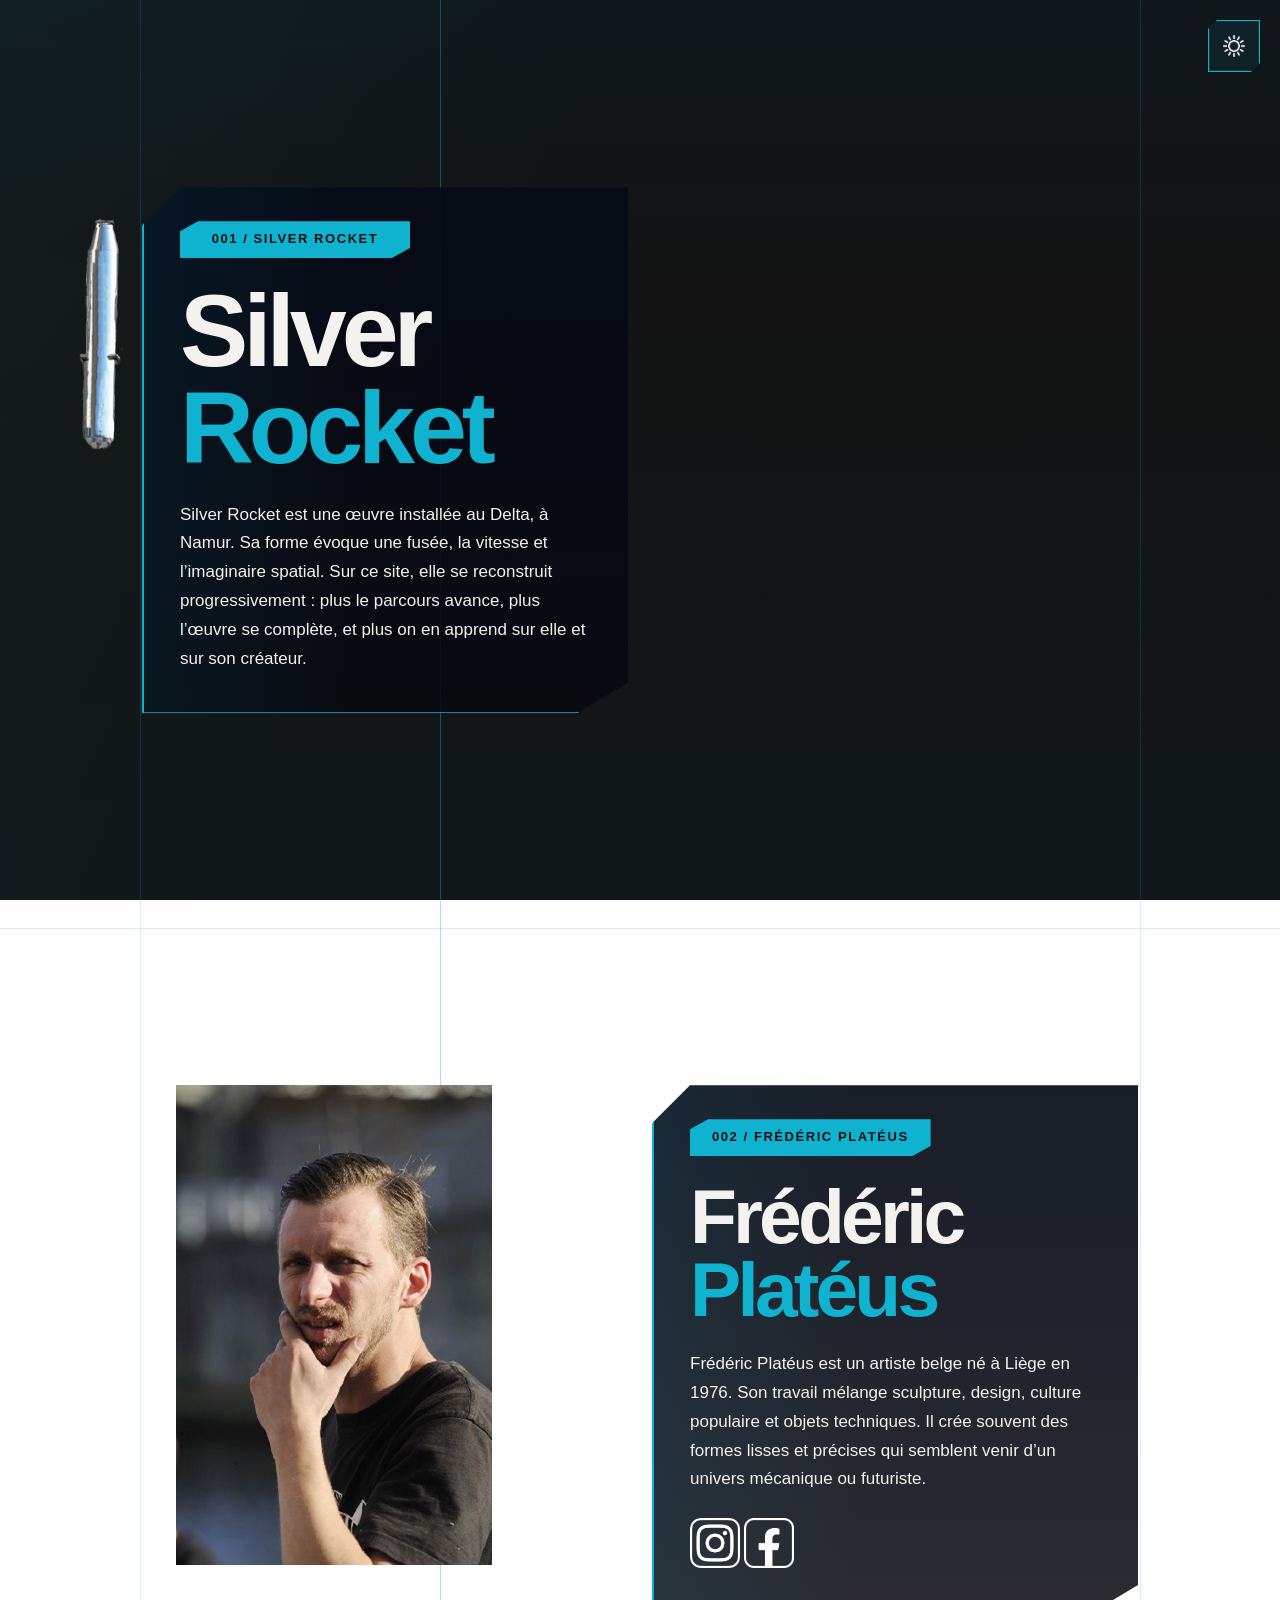
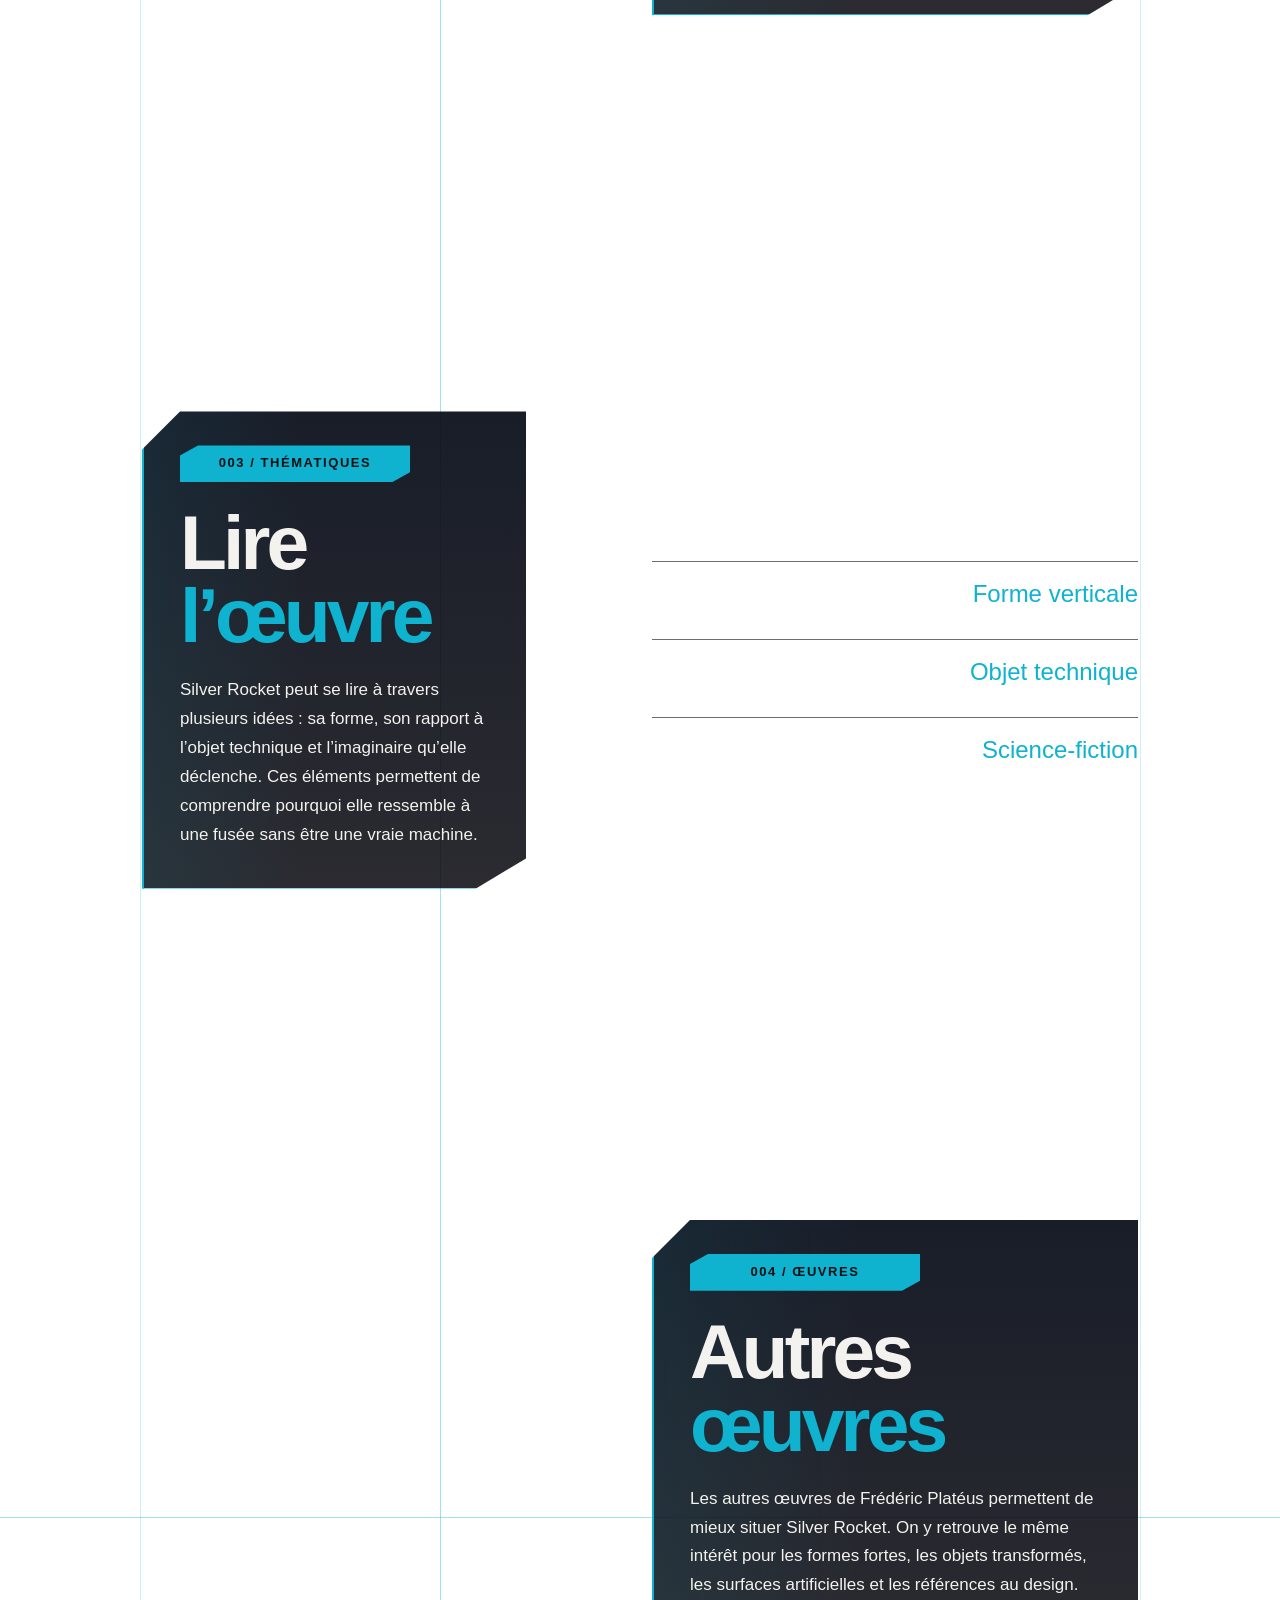
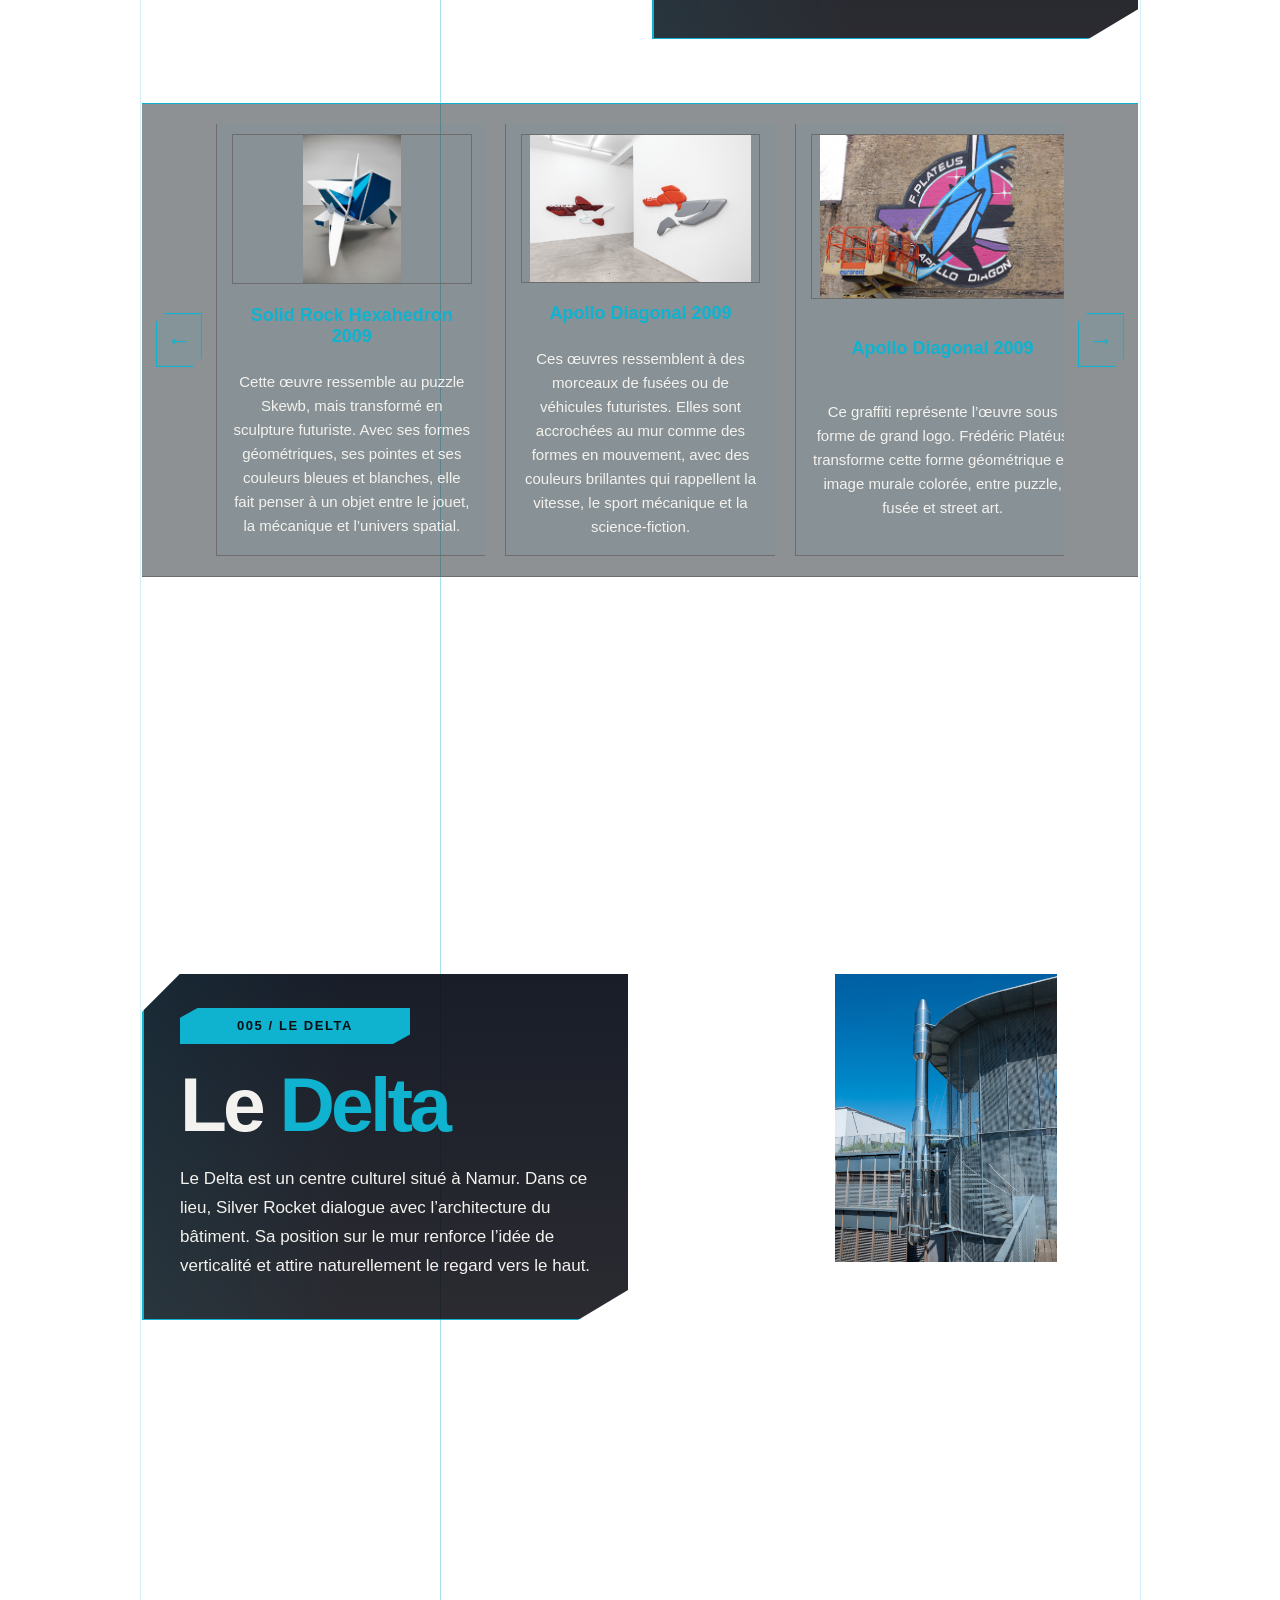
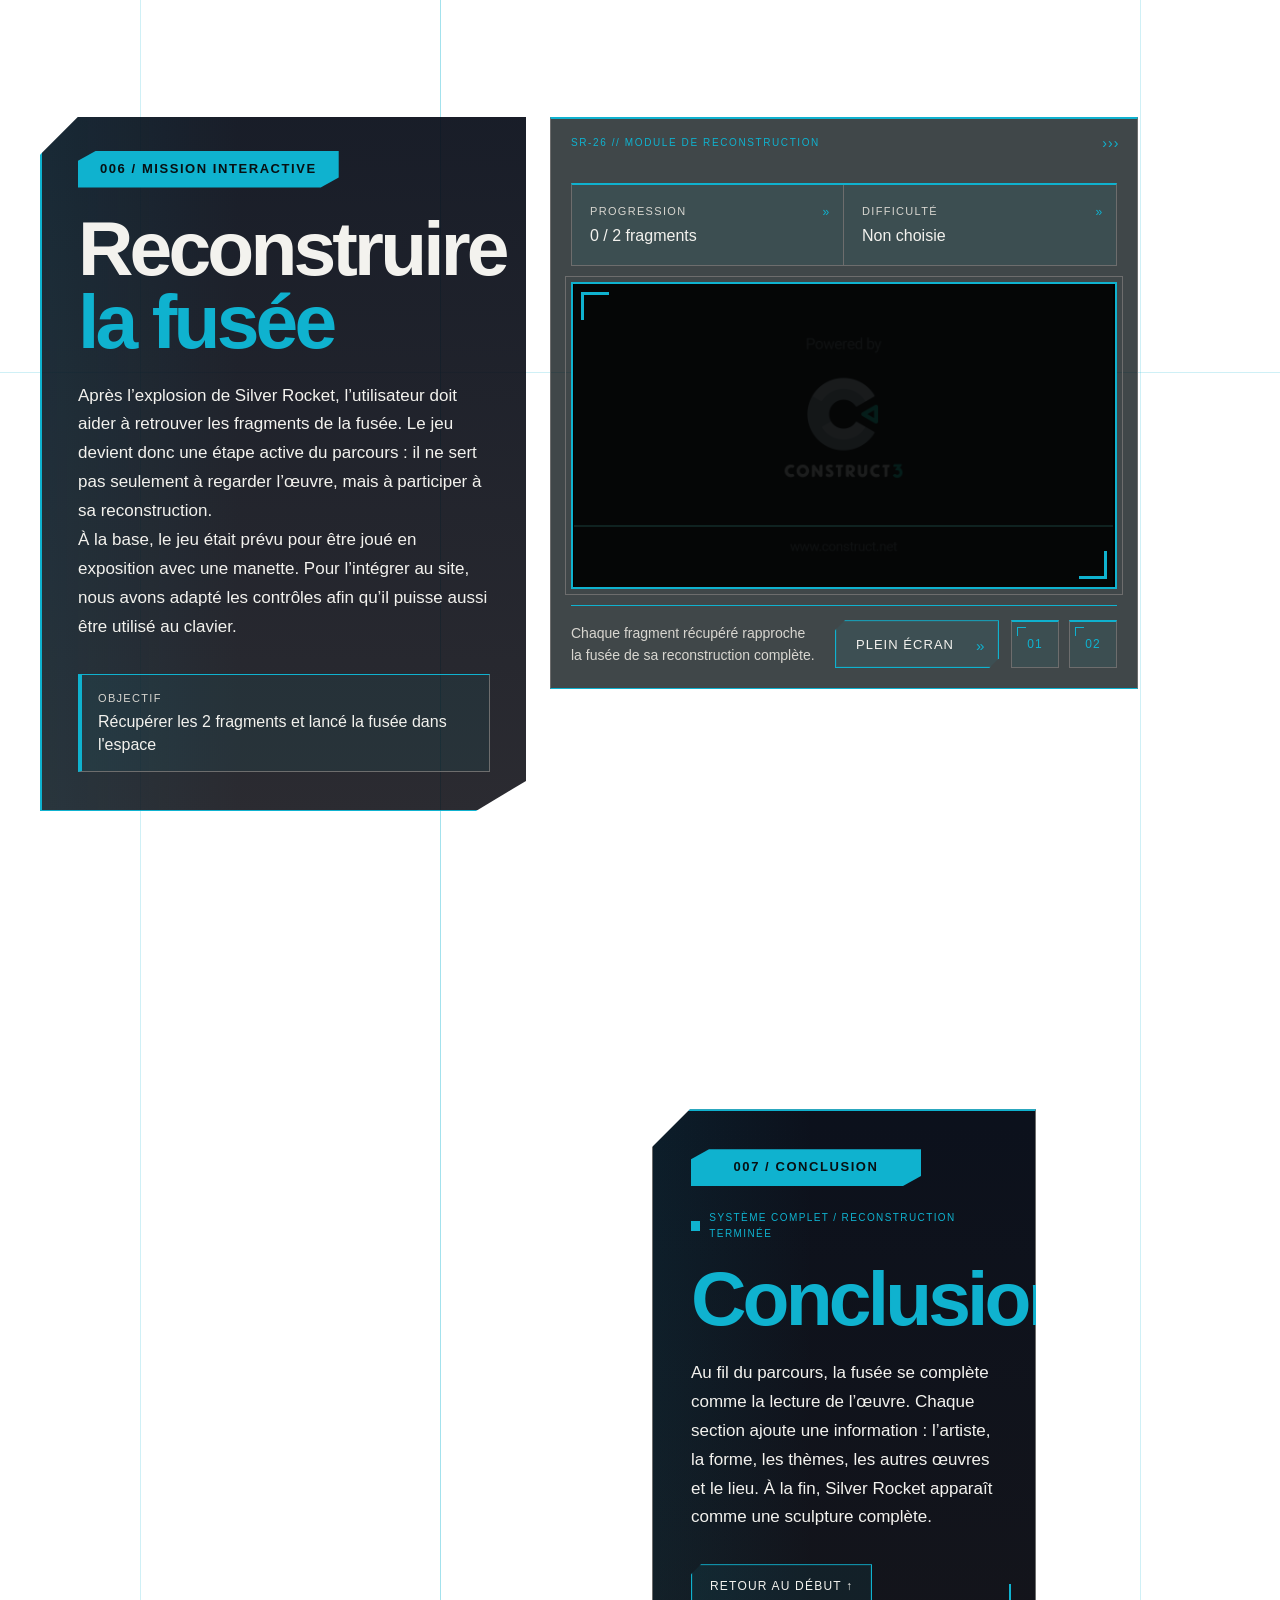
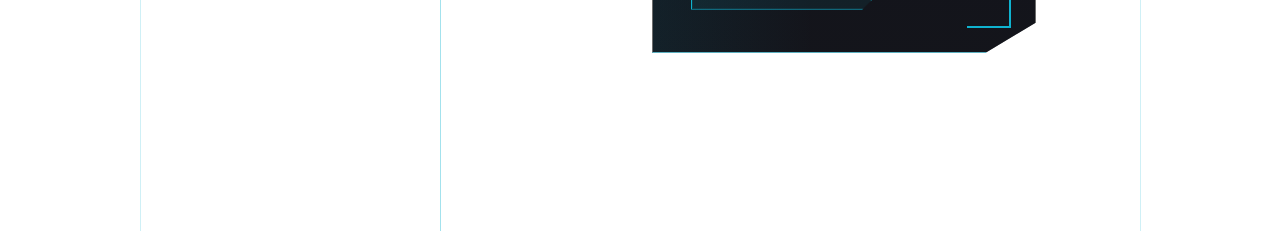
==== commit 48f14ba9: "ajout du message pour prevenir pas dispo jeu sur tel" ====
--- a/index.html
+++ b/index.html
@@ -227,7 +227,6 @@
           <p class="texte__section">
             À la base, le jeu était prévu pour être joué en exposition avec une manette. Pour l’intégrer au site, nous avons adapté les contrôles afin qu’il puisse aussi être utilisé au clavier.
           </p>
-
           <div class="jeu__infos">
             <div class="jeu__info">
               <p class="jeu__label">Objectif</p>
@@ -257,6 +256,9 @@
           <div class="jeu__cadre">
             <span class="coin__hud coin__hud--haut"></span>
             <span class="coin__hud coin__hud--bas"></span>
+          <p class="jeu__texte jeu__texte--mobile">
+            Cette expérience est optimisée pour ordinateur, avec clavier ou manette. Les contrôles tactiles sur téléphone ne sont pas pris en charge.
+          </p>
             <iframe
               class="jeu__iframe"
               src="jeu2/index.html?v=3"
--- a/style.css
+++ b/style.css
@@ -576,6 +576,10 @@
   background-color: rgba(5, 14, 17, 0.76);
 }
 
+.jeu__texte--mobile {
+  display: none;
+}
+
 .interface__entete {
   display: flex;
   justify-content: space-between;
@@ -1007,6 +1011,27 @@
     grid-template-columns: 1fr;
   }
 
+  .jeu__cadre {
+    min-height: 260px;
+    display: flex;
+    align-items: center;
+    justify-content: center;
+    padding: 28px;
+  }
+
+  .jeu__cadre .jeu__iframe {
+    display: none;
+  }
+
+  .jeu__texte--mobile {
+    display: block;
+    max-width: 420px;
+    color: var(--couleur-texte-panneau);
+    text-align: center;
+    font-size: 15px;
+    line-height: 1.6;
+  }
+
   .jeu__stat {
     min-height: auto;
     border-right: none;
